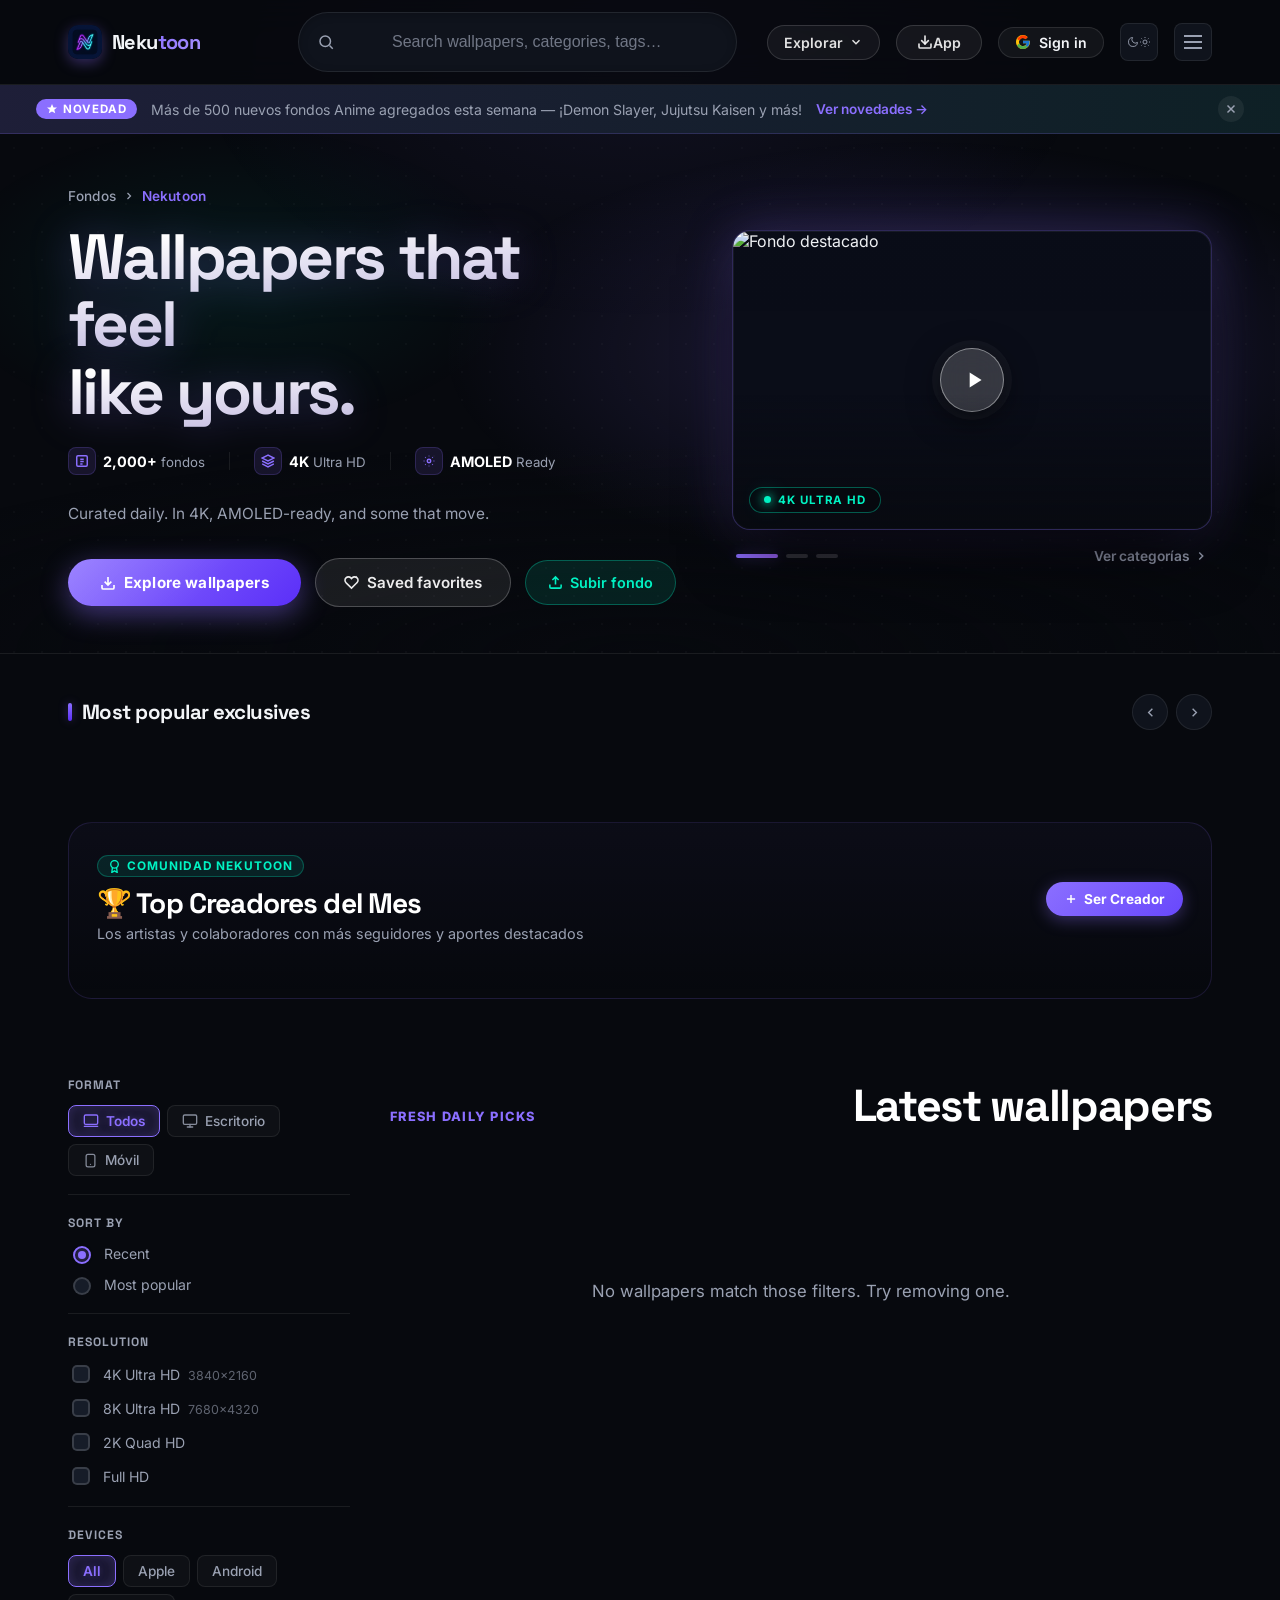
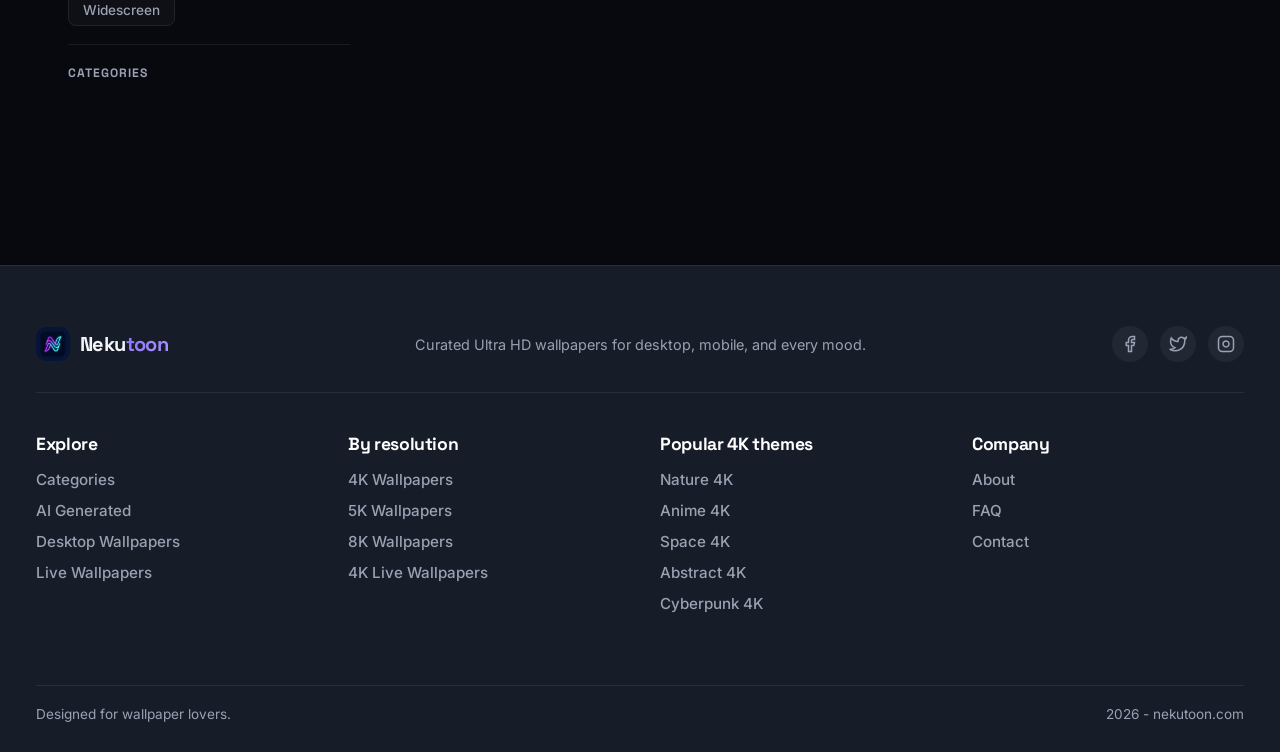
==== index.html @ 5727abb0 "Fix crítico: eliminar Tailwind CDN que bloqueaba la grilla de fondos" ====
<!DOCTYPE html>
<html lang="es">
<head>
<meta charset="UTF-8">
<meta name="viewport" content="width=device-width, initial-scale=1.0">
<title>Nekutoon — Fondos en 4K, AMOLED y Live</title>
<meta name="description" content="Descarga fondos de pantalla en 4K, AMOLED y wallpapers animados en Nekutoon. Anime, Cyberpunk, Naturaleza, Fantasía y más, actualizado a diario.">

<!-- Open Graph -->
<meta property="og:type" content="website">
<meta property="og:site_name" content="Nekutoon">
<meta property="og:title" content="Nekutoon — Fondos en 4K, AMOLED y Live">
<meta property="og:description" content="Catálogo curado de fondos de pantalla en alta resolución, con soporte AMOLED y wallpapers animados.">
<meta property="og:url" content="https://nekutoon.com">
<meta property="og:image" content="https://nekutoon.com/img/thumbs/og-cover.jpg">
<meta name="twitter:card" content="summary_large_image">

<link rel="manifest" href="manifest.json">
<meta name="theme-color" content="#07090e">
<link rel="icon" type="image/png" sizes="32x32" href="favicon-32x32.png">
<link rel="icon" type="image/png" sizes="16x16" href="favicon-16x16.png">
<link rel="shortcut icon" href="favicon.ico">
<link rel="apple-touch-icon" sizes="180x180" href="apple-touch-icon.png">
<link rel="preconnect" href="https://fonts.googleapis.com">
<link rel="preconnect" href="https://fonts.gstatic.com" crossorigin>
<link href="https://fonts.googleapis.com/css2?family=Space+Grotesk:wght@500;600;700&family=Inter:wght@400;500;600&display=swap" rel="stylesheet">

<!-- ============ Google AdSense (Anuncios automáticos) ============ -->
<script async src="https://pagead2.googlesyndication.com/pagead/js/adsbygoogle.js?client=ca-pub-7678513083823861" crossorigin="anonymous"></script>

<link rel="stylesheet" href="style.css?v=2.2">
</head>
<body>

<!-- ============ HEADER ============ -->
<header class="wp-header">
  <div class="wp-header-inner" style="display:grid; grid-template-columns: 200px 1fr auto; align-items:center; gap:30px;">
    <!-- LOGO -->
    <a href="#" class="wp-logo">
      <span class="wp-logo-mark" style="background: transparent; box-shadow: none;">
        <img src="favicon-192.png" alt="Nekutoon Logo" style="width: 100%; height: 100%; border-radius: 10px; object-fit: cover; box-shadow: 0 4px 14px var(--accent-glow);">
      </span>
      <span>Neku<em>toon</em></span>
    </a>

    <!-- CENTER SEARCH -->
    <div class="wp-search" style="max-width: 600px; margin: 0 auto; width: 100%;">
      <svg width="18" height="18" viewBox="0 0 24 24" fill="none" stroke="currentColor" stroke-width="2"><circle cx="11" cy="11" r="7"/><path d="M21 21l-4.3-4.3"/></svg>
      <input id="searchInput" type="text" placeholder="Buscar fondos, anime, cyberpunk…" autocomplete="off" style="font-size: 1rem; padding: 12px 16px 12px 45px;">
    </div>

    <!-- ACTIONS & MEGA MENU -->
    <div class="wp-header-actions" style="gap: 16px;">
      
      <!-- EXPLORE DROPDOWN -->
      <div class="wp-explore-dropdown-container">
        <button class="wp-btn-pill-subtle wp-explore-btn" id="exploreBtn">
          Explorar
          <svg width="14" height="14" viewBox="0 0 24 24" fill="none" stroke="currentColor" stroke-width="2.5"><path d="M6 9l6 6 6-6"/></svg>
        </button>
        <div class="wp-mega-menu hidden" id="megaMenu">
          <div class="wp-mega-column">
            <h4>Categorías</h4>
            <a href="categories.html">Todas las categorías</a>
            <a href="categories.html?cat=Anime">Anime</a>
            <a href="categories.html?cat=Cyberpunk">Cyberpunk</a>
            <a href="categories.html?cat=Autos">Autos</a>
            <a href="categories.html?cat=Minimalista">Minimalista</a>
            <a href="categories.html?cat=Naturaleza">Naturaleza</a>
          </div>
          <div class="wp-mega-column">
            <h4>Descubrir</h4>
            <a href="#">Fondos recientes</a>
            <a href="#">Populares</a>
            <a href="#">Selección Editor</a>
            <a href="#">Live Wallpapers</a>
            <a href="#">AMOLED 4K</a>
          </div>
          <div class="wp-mega-column">
            <h4>Info</h4>
            <a href="#">Sobre Nekutoon</a>
            <a href="#">Preguntas Frecuentes</a>
            <a href="#">Términos y Privacidad</a>
            <a href="#">DMCA / Copyright</a>
            <a href="admin.html">Administración</a>
          </div>
        </div>
      </div>

      <button class="wp-btn-pill-subtle hidden" id="wpInstallBtn" data-i18n="nav_install" aria-label="Instalar App">
        <svg width="16" height="16" viewBox="0 0 24 24" fill="none" stroke="currentColor" stroke-width="2.5" stroke-linecap="round" stroke-linejoin="round">
          <path d="M21 15v4a2 2 0 0 1-2 2H5a2 2 0 0 1-2-2v-4"></path>
          <polyline points="7 10 12 15 17 10"></polyline>
          <line x1="12" y1="15" x2="12" y2="3"></line>
        </svg>
        <span>App</span>
      </button>

      <button id="authBtn" class="wp-auth-btn" aria-label="Iniciar sesión con Google">
        <svg width="16" height="16" viewBox="0 0 48 48"><path fill="#FFC107" d="M43.6 20.5H42V20H24v8h11.3c-1.6 4.7-6.1 8-11.3 8-6.6 0-12-5.4-12-12s5.4-12 12-12c3.1 0 5.8 1.1 8 3l6-6C34.5 5.1 29.5 3 24 3 12.4 3 3 12.4 3 24s9.4 21 21 21 21-9.4 21-21c0-1.2-.1-2.4-.4-3.5z"/><path fill="#FF3D00" d="M6.3 14.7l6.6 4.8C14.6 15.9 18.9 13 24 13c3.1 0 5.8 1.1 8 3l6-6C34.5 6.1 29.5 4 24 4c-7.7 0-14.3 4.3-17.7 10.7z"/><path fill="#4CAF50" d="M24 45c5.4 0 10.3-1.9 14-5.9l-6.4-5.4C29.6 35.8 27 36.8 24 36.8c-5.2 0-9.6-3.5-11.2-8.2l-6.5 5C9.6 40.6 16.2 45 24 45z"/><path fill="#1976D2" d="M43.6 20.5H42V20H24v8h11.3c-.8 2.3-2.2 4.2-4.1 5.7l6.4 5.4C41 35.9 44 30.4 44 24c0-1.2-.1-2.4-.4-3.5z"/></svg>
        <span id="authBtnLabel">Iniciar sesión</span>
      </button>
      
      <button id="themeToggle" class="wp-icon-btn" aria-label="Cambiar tema">
        <svg id="themeIconMoon" width="18" height="18" viewBox="0 0 24 24" fill="none" stroke="currentColor" stroke-width="1.8"><path d="M21 12.8A9 9 0 1111.2 3 7 7 0 0021 12.8z"/></svg>
        <svg id="themeIconSun" width="18" height="18" viewBox="0 0 24 24" fill="none" stroke="currentColor" stroke-width="1.8" class="hidden"><circle cx="12" cy="12" r="4"/><path d="M12 2v2M12 20v2M4.9 4.9l1.4 1.4M17.7 17.7l1.4 1.4M2 12h2M20 12h2M4.9 19.1l1.4-1.4M17.7 6.3l1.4-1.4"/></svg>
      </button>

      <!-- Botón hamburguesa para móvil -->
      <button id="mobileMenuBtn" class="wp-icon-btn lg:hidden">
        <svg width="24" height="24" viewBox="0 0 24 24" fill="none" stroke="currentColor" stroke-width="2"><path d="M3 12h18M3 6h18M3 18h18"/></svg>
      </button>
    </div>
  </div>
</header>



<!-- ============ NOVEDADES BANNER ============ -->
<div class="wp-news-banner" id="newsBanner">
  <div class="wp-news-banner-inner">
    <span class="wp-news-tag">
      <svg width="12" height="12" viewBox="0 0 24 24" fill="currentColor"><path d="M12 2l3 7h7l-5.5 4.5 2 7L12 17l-6.5 3.5 2-7L2 9h7z"/></svg>
      Novedad
    </span>
    <p class="wp-news-text" id="newsBannerText">Más de 500 nuevos fondos Anime agregados esta semana — ¡Demon Slayer, Jujutsu Kaisen y más!</p>
    <a href="news.html" class="wp-news-cta">Ver novedades →</a>
  </div>
  <button class="wp-news-close" id="newsBannerClose" aria-label="Cerrar">
    <svg width="14" height="14" viewBox="0 0 24 24" fill="none" stroke="currentColor" stroke-width="2.5"><path d="M6 6l12 12M18 6L6 18"/></svg>
  </button>
</div>

<!-- ============ HERO SECTION ============ -->
<section class="wp-hero" id="heroSection">
  <div class="wp-hero-ambient" aria-hidden="true"></div>
  <div class="wp-hero-inner">
    <!-- Left Column: Copy & Actions -->
    <div class="wp-hero-content">
      <div class="wp-hero-breadcrumb">
        <span>Fondos</span>
        <svg width="12" height="12" viewBox="0 0 24 24" fill="none" stroke="currentColor" stroke-width="2.5"><path d="M9 18l6-6-6-6"/></svg>
        <span class="wp-breadcrumb-current">Nekutoon</span>
      </div>

      <h1 class="wp-hero-headline">
        <span id="heroTitleL1" data-i18n="hero_title_l1">Fondos que se sienten</span><br>
        <span id="heroTitleL2" data-i18n="hero_title_l2">como tuyos.</span>
      </h1>

      <!-- Stats bar -->
      <div class="wp-hero-stats">
        <div class="wp-hero-stat">
          <div class="wp-hero-stat-icon">
            <svg width="14" height="14" viewBox="0 0 24 24" fill="none" stroke="currentColor" stroke-width="2.5"><rect x="3" y="3" width="18" height="18" rx="2"/><path d="M9 9h6M9 13h6M9 17h4"/></svg>
          </div>
          <span><strong id="heroStatCount">2,000+</strong> fondos</span>
        </div>
        <div class="wp-hero-stat-divider"></div>
        <div class="wp-hero-stat">
          <div class="wp-hero-stat-icon">
            <svg width="14" height="14" viewBox="0 0 24 24" fill="none" stroke="currentColor" stroke-width="2.5"><path d="M12 2L2 7l10 5 10-5-10-5zM2 17l10 5 10-5M2 12l10 5 10-5"/></svg>
          </div>
          <span><strong>4K</strong> Ultra HD</span>
        </div>
        <div class="wp-hero-stat-divider"></div>
        <div class="wp-hero-stat">
          <div class="wp-hero-stat-icon">
            <svg width="14" height="14" viewBox="0 0 24 24" fill="none" stroke="currentColor" stroke-width="2.5"><circle cx="12" cy="12" r="3"/><path d="M3 12h1M20 12h1M12 3v1M12 20v1M5.6 5.6l.7.7M17.7 17.7l.7.7M5.6 18.4l.7-.7M17.7 6.3l.7-.7"/></svg>
          </div>
          <span><strong>AMOLED</strong> Ready</span>
        </div>
      </div>

      <p id="heroSubtitle" class="wp-hero-desc" data-i18n="hero_subtitle">Curados a diario. En 4K, listos para AMOLED, y algunos que se mueven.</p>

      <div class="wp-hero-actions">
        <a href="#grid" class="wp-hero-btn-primary">
          <svg width="16" height="16" viewBox="0 0 24 24" fill="none" stroke="currentColor" stroke-width="2.5"><path d="M21 15v4a2 2 0 01-2 2H5a2 2 0 01-2-2v-4M7 10l5 5 5-5M12 15V3"/></svg>
          <span data-i18n="hero_explore">Explorar fondos</span>
        </a>
        <button id="heroFavsBtn" class="wp-hero-btn-secondary">
          <svg width="15" height="15" viewBox="0 0 24 24" fill="none" stroke="currentColor" stroke-width="2.5"><path d="M20.8 4.6a5.5 5.5 0 00-7.8 0L12 5.7l-1-1.1a5.5 5.5 0 00-7.8 7.8l1 1L12 21l7.8-7.8 1-1a5.5 5.5 0 000-7.8z"/></svg>
          <span data-i18n="hero_saved">Favoritos</span>
        </button>
        <a href="submit.html" class="wp-hero-btn-upload">
          <svg width="15" height="15" viewBox="0 0 24 24" fill="none" stroke="currentColor" stroke-width="2.5"><path d="M21 15v4a2 2 0 01-2 2H5a2 2 0 01-2-2v-4M17 8l-5-5-5 5M12 3v12"/></svg>
          Subir fondo
        </a>
      </div>
    </div>

    <!-- Right Column: Featured Visual Showcase -->
    <div class="wp-hero-showcase">
      <div class="wp-hero-card" id="heroShowcaseCard">
        <div class="wp-hero-media">
          <img id="heroShowcaseImg" src="https://SebastianHerrera.publit.io/file/Anime-OJO-YELLOW-1789551622547-sW.webp" alt="Fondo destacado" loading="eager" />
          <div class="wp-hero-play" id="heroShowcasePlay" title="Ver en alta resolución">
            <svg width="26" height="26" viewBox="0 0 24 24" fill="currentColor"><path d="M8 5v14l11-7z"/></svg>
          </div>
          <div class="wp-hero-media-badge" id="heroShowcaseBadge">
            <span class="wp-pulse-dot"></span>
            <span id="heroShowcaseBadgeText">4K ULTRA HD</span>
          </div>
          <div class="wp-hero-media-grad"></div>
        </div>
      </div>

      <!-- Slider indicator lines & "Ver más" link -->
      <div class="wp-hero-slider-bar">
        <div class="wp-hero-dots" id="heroDots">
          <button class="wp-hero-dot is-active" data-index="0" aria-label="Slide 1"></button>
          <button class="wp-hero-dot" data-index="1" aria-label="Slide 2"></button>
          <button class="wp-hero-dot" data-index="2" aria-label="Slide 3"></button>
        </div>
        <a href="categories.html" class="wp-hero-more-link">
          <span>Ver categorías</span>
          <svg width="14" height="14" viewBox="0 0 24 24" fill="none" stroke="currentColor" stroke-width="2.5"><path d="M9 18l6-6-6-6"/></svg>
        </a>
      </div>
    </div>
  </div>
</section>

<!-- ============ EXCLUSIVOS MÁS POPULARES ============ -->
<section class="wp-featured-section" id="featuredSection">
  <div class="wp-featured-inner">
    <div class="wp-featured-header">
      <h2 data-i18n="featured_title">Exclusivos más populares</h2>
      <div class="wp-featured-nav">
        <button id="featPrevBtn" class="wp-nav-circle-btn" aria-label="Anterior">
          <svg width="15" height="15" viewBox="0 0 24 24" fill="none" stroke="currentColor" stroke-width="2.2"><path d="M15 18l-6-6 6-6"/></svg>
        </button>
        <button id="featNextBtn" class="wp-nav-circle-btn" aria-label="Siguiente">
          <svg width="15" height="15" viewBox="0 0 24 24" fill="none" stroke="currentColor" stroke-width="2.2"><path d="M9 18l6-6-6-6"/></svg>
        </button>
      </div>
    </div>
    <div class="wp-featured-track" id="featuredTrack">
      <!-- Injected by app.js?v=2.1 -->
    </div>
  </div>
</section>

<!-- ============ TOP CREADORES DEL MES ============ -->
<section class="wp-creators-section" id="creatorsSection">
  <div class="wp-creators-inner">
    <div class="wp-creators-header">
      <div class="wp-creators-title-wrap">
        <div class="wp-creators-badge">
          <svg width="13" height="13" viewBox="0 0 24 24" fill="none" stroke="currentColor" stroke-width="2.5"><circle cx="12" cy="8" r="7"/><polyline points="8.21 13.89 7 23 12 20 17 23 15.79 13.88"/></svg>
          Comunidad Nekutoon
        </div>
        <h2>🏆 Top Creadores del Mes</h2>
        <p>Los artistas y colaboradores con más seguidores y aportes destacados</p>
      </div>
      <a href="submit.html" class="wp-creator-join-btn">
        <svg width="14" height="14" viewBox="0 0 24 24" fill="none" stroke="currentColor" stroke-width="2.5"><path d="M12 5v14M5 12h14"/></svg>
        <span>Ser Creador</span>
      </a>
    </div>
    <div class="wp-creators-grid" id="topCreatorsGrid">
      <!-- Injected dynamically by app.js?v=2.1 -->
    </div>
  </div>
</section>

<!-- ============ TAG RAIL ============ -->
<nav class="wp-tagrail" id="tagRail" aria-label="Categorías populares"></nav>

<!-- ============ LAYOUT ============ -->
<div class="wp-layout">

  <aside class="wp-sidebar" id="sidebar">
    <div class="wp-sidebar-scroll">

      <section class="wp-filter-group">
        <h3 data-i18n="format_label">Formato</h3>
        <div class="wp-chip-row" data-filter="format">
          <button class="wp-chip is-active" data-value="all">
            <svg class="wp-chip-svg" width="16" height="16" viewBox="0 0 24 24" fill="none" stroke="currentColor" stroke-width="2" stroke-linecap="round" stroke-linejoin="round"><rect x="2" y="3" width="20" height="14" rx="2"/><line x1="2" y1="20" x2="22" y2="20"/></svg>
            <span>Todos</span>
          </button>
          <button class="wp-chip" data-value="landscape">
            <svg class="wp-chip-svg" width="16" height="16" viewBox="0 0 24 24" fill="none" stroke="currentColor" stroke-width="2" stroke-linecap="round" stroke-linejoin="round"><rect x="2" y="3" width="20" height="14" rx="2"/><line x1="8" y1="21" x2="16" y2="21"/><line x1="12" y1="17" x2="12" y2="21"/></svg>
            <span>Escritorio</span>
          </button>
          <button class="wp-chip" data-value="portrait">
            <svg class="wp-chip-svg" width="15" height="15" viewBox="0 0 24 24" fill="none" stroke="currentColor" stroke-width="2" stroke-linecap="round" stroke-linejoin="round"><rect x="5" y="2" width="14" height="20" rx="3"/><line x1="12" y1="18" x2="12.01" y2="18"/></svg>
            <span>Móvil</span>
          </button>
        </div>
      </section>

      <section class="wp-filter-group">
        <h3 data-i18n="sort_label">Ordenar por</h3>
        <div class="wp-radio-list" data-filter="sort">
          <label class="wp-radio"><input type="radio" name="sort" value="recent" checked><span data-i18n="sort_recent">Recientes</span></label>
          <label class="wp-radio"><input type="radio" name="sort" value="popular"><span data-i18n="sort_popular">Más populares</span></label>
        </div>
      </section>

      <section class="wp-filter-group">
        <h3 data-i18n="resolution_label">Resolución</h3>
        <div class="wp-check-list" data-filter="resolution">
          <label class="wp-check"><input type="checkbox" value="4K Ultra HD"><span>4K Ultra HD <em>3840×2160</em></span></label>
          <label class="wp-check"><input type="checkbox" value="8K Ultra HD"><span>8K Ultra HD <em>7680×4320</em></span></label>
          <label class="wp-check"><input type="checkbox" value="2K Quad HD"><span>2K Quad HD</span></label>
          <label class="wp-check"><input type="checkbox" value="1080p Full HD"><span>Full HD</span></label>
        </div>
      </section>

      <section class="wp-filter-group">
        <h3 data-i18n="devices_label">Dispositivos</h3>
        <div class="wp-chip-row" data-filter="device">
          <button class="wp-chip is-active" data-value="all" data-i18n="device_all">Todos</button>
          <button class="wp-chip" data-value="apple" data-i18n="device_apple">Apple</button>
          <button class="wp-chip" data-value="android" data-i18n="device_android">Android</button>
          <button class="wp-chip" data-value="widescreen" data-i18n="device_widescreen">Widescreen</button>
        </div>
      </section>

      <section class="wp-filter-group">
        <h3 data-i18n="categories_label">Categorías</h3>
        <ul class="wp-cat-list" id="categoryList"></ul>
      </section>

    </div>
  </aside>
  <div class="wp-sidebar-backdrop" id="sidebarBackdrop"></div>

  <main class="wp-main">
    <div class="wp-main-head" style="margin-bottom: 30px;">
      <span style="display:block; font-size:0.8rem; font-weight:800; color:var(--accent); letter-spacing:0.1em; text-transform:uppercase; margin-bottom:8px;">Fresh Daily Picks</span>
      <div style="display:flex; justify-content:space-between; align-items:flex-end;">
        <h2 id="resultsTitle" style="font-family:var(--font-display); font-size:2.8rem; font-weight:800; color:#fff; letter-spacing:-0.03em; margin:0;">Latest wallpapers</h2>
        <span id="resultsCount" class="wp-results-count" style="color:var(--text-dim); font-weight:500;"></span>
      </div>
    </div>
    
    <div class="wp-grid" id="grid"></div>
    
    <!-- Infinite Scroll Loading Indicator -->
    <div id="infiniteScrollLoader" style="display:none; text-align:center; padding: 40px 0;">
      <svg class="wp-spinner" viewBox="0 0 50 50" style="width:40px;height:40px;animation:spin 1s linear infinite;">
        <circle cx="25" cy="25" r="20" fill="none" stroke="var(--accent)" stroke-width="4" stroke-dasharray="90 150"></circle>
      </svg>
    </div>

    <p class="wp-empty hidden" id="emptyState" data-i18n="empty_state">No encontramos fondos con esos filtros. Prueba a quitar alguno.</p>
  </main>
</div>

<!-- ============ MEGA FOOTER ============ -->
<footer class="wp-footer" style="background:var(--bg-elev-2); border-top:1px solid var(--border); padding: 60px var(--gutter) 30px; margin-top:60px;">
  <div style="max-width: var(--container-fluid); margin: 0 auto;">
    
    <div style="display:flex; justify-content:space-between; align-items:center; padding-bottom: 30px; border-bottom:1px solid var(--border); margin-bottom:40px; flex-wrap:wrap; gap:20px;">
      <a href="#" class="wp-logo" style="margin:0;">
        <span class="wp-logo-mark" style="background: transparent; box-shadow: none;">
          <img src="favicon-192.png" alt="Nekutoon Logo" style="width: 100%; height: 100%; border-radius: 10px; object-fit: cover;">
        </span>
        <span>Neku<em>toon</em></span>
      </a>
      <span style="color:var(--text-dim); font-size:0.9rem;">Curated Ultra HD wallpapers for desktop, mobile, and every mood.</span>
      <div style="display:flex; gap:12px;">
        <a href="#" style="width:36px; height:36px; border-radius:50%; background:rgba(255,255,255,0.05); display:flex; align-items:center; justify-content:center; color:var(--text-dim);"><svg width="18" height="18" viewBox="0 0 24 24" fill="none" stroke="currentColor" stroke-width="2"><path d="M18 2h-3a5 5 0 00-5 5v3H7v4h3v8h4v-8h3l1-4h-4V7a1 1 0 011-1h3z"/></svg></a>
        <a href="#" style="width:36px; height:36px; border-radius:50%; background:rgba(255,255,255,0.05); display:flex; align-items:center; justify-content:center; color:var(--text-dim);"><svg width="18" height="18" viewBox="0 0 24 24" fill="none" stroke="currentColor" stroke-width="2"><path d="M23 3a10.9 10.9 0 01-3.14 1.53 4.48 4.48 0 00-7.86 3v1A10.66 10.66 0 013 4s-4 9 5 13a11.64 11.64 0 01-7 2c9 5 20 0 20-11.5a4.5 4.5 0 00-.08-.83A7.72 7.72 0 0023 3z"/></svg></a>
        <a href="#" style="width:36px; height:36px; border-radius:50%; background:rgba(255,255,255,0.05); display:flex; align-items:center; justify-content:center; color:var(--text-dim);"><svg width="18" height="18" viewBox="0 0 24 24" fill="none" stroke="currentColor" stroke-width="2"><rect x="2" y="2" width="20" height="20" rx="5" ry="5"/><path d="M16 11.37A4 4 0 1112.63 8 4 4 0 0116 11.37z"/><line x1="17.5" y1="6.5" x2="17.51" y2="6.5"/></svg></a>
      </div>
    </div>

    <div style="display:grid; grid-template-columns: repeat(auto-fit, minmax(200px, 1fr)); gap:40px; margin-bottom:60px;">
      <div class="wp-mega-column">
        <h4>Explore</h4>
        <a href="#">Categories</a>
        <a href="#">AI Generated</a>
        <a href="#">Desktop Wallpapers</a>
        <a href="#">Live Wallpapers</a>
      </div>
      <div class="wp-mega-column">
        <h4>By resolution</h4>
        <a href="#">4K Wallpapers</a>
        <a href="#">5K Wallpapers</a>
        <a href="#">8K Wallpapers</a>
        <a href="#">4K Live Wallpapers</a>
      </div>
      <div class="wp-mega-column">
        <h4>Popular 4K themes</h4>
        <a href="#">Nature 4K</a>
        <a href="#">Anime 4K</a>
        <a href="#">Space 4K</a>
        <a href="#">Abstract 4K</a>
        <a href="#">Cyberpunk 4K</a>
      </div>
      <div class="wp-mega-column">
        <h4>Company</h4>
        <a href="#">About</a>
        <a href="#">FAQ</a>
        <a href="#">Contact</a>
      </div>
    </div>

    <div style="display:flex; justify-content:space-between; align-items:center; border-top:1px solid var(--border); padding-top:20px; font-size:0.85rem; color:var(--text-dim);">
      <span>Designed for wallpaper lovers.</span>
      <span>2026 - nekutoon.com</span>
    </div>

  </div>
</footer>

<!-- ============ TOASTS ============ -->
<div id="toastHost" class="wp-toast-host" aria-live="polite"></div>

<!-- ============ LIGHTBOX ULTRA-PROFESIONAL ============ -->
<div class="wp-lightbox" id="lightbox" role="dialog" aria-modal="true">
  <div class="wp-lightbox-blur-bg" id="lightboxBlurBg"></div>
  
  <div class="wp-lightbox-scroll-container">
    
    <!-- Top Bar -->
    <div class="wp-lightbox-topbar">
      <div class="wp-lb-breadcrumb" id="lightboxMeta">Inicio / Categorías / Fondo</div>
      <button class="wp-lb-close-btn" id="lightboxClose" aria-label="Cerrar">
        <svg width="24" height="24" viewBox="0 0 24 24" fill="none" stroke="currentColor" stroke-width="2.5"><path d="M6 6l12 12M18 6L6 18"/></svg>
      </button>
    </div>

    <!-- Media Area -->
    <div class="wp-lightbox-hero">
      <div class="wp-lightbox-media" id="lightboxMedia"></div>
      
      <!-- Action Bar under image -->
      <div class="wp-lb-action-bar">
        <button class="wp-lb-action-btn" id="lightboxLike">
          <svg width="20" height="20" viewBox="0 0 24 24" fill="none" stroke="currentColor" stroke-width="2"><path d="M12 20.334l-1.45-1.32C5.4 14.25 2 11.28 2 8.5 2 5.42 4.42 3 7.5 3c1.74 0 3.41.81 4.5 2.09C13.09 3.81 14.76 3 16.5 3 19.58 3 22 5.42 22 8.5c0 2.78-3.4 5.75-8.55 10.51L12 20.334z"/></svg>
          <span class="wp-lb-action-text">Me gusta</span>
        </button>
        <a class="wp-lb-action-btn primary" id="lightboxDownload" href="#" download>
          <svg width="20" height="20" viewBox="0 0 24 24" fill="none" stroke="currentColor" stroke-width="2"><path d="M21 15v4a2 2 0 0 1-2 2H5a2 2 0 0 1-2-2v-4"></path><polyline points="7 10 12 15 17 10"></polyline><line x1="12" y1="15" x2="12" y2="3"></line></svg>
          <span class="wp-lb-action-text">Descargar HD</span>
        </a>
        <button class="wp-lb-action-btn hidden-mobile">
          <svg width="20" height="20" viewBox="0 0 24 24" fill="none" stroke="currentColor" stroke-width="2"><path d="M19 21l-7-5-7 5V5a2 2 0 0 1 2-2h10a2 2 0 0 1 2 2z"></path></svg>
          <span class="wp-lb-action-text">Colecciones</span>
        </button>
        <button class="wp-lb-action-btn hidden-mobile">
          <svg width="20" height="20" viewBox="0 0 24 24" fill="none" stroke="currentColor" stroke-width="2"><path d="M22 19a2 2 0 0 1-2 2H4a2 2 0 0 1-2-2V5a2 2 0 0 1 2-2h5l2 3h9a2 2 0 0 1 2 2z"></path><line x1="12" y1="11" x2="12" y2="17"></line><line x1="9" y1="14" x2="15" y2="14"></line></svg>
          <span class="wp-lb-action-text">Añadir a carpeta</span>
        </button>
      </div>
    </div>

    <div class="wp-lightbox-main-grid">
      <!-- LEFT COLUMN -->
      <div class="wp-lightbox-col-left">
        <!-- Publisher Card -->
        <div class="wp-lb-info-card">
          <div class="wp-lb-creator-inner" style="display:flex; align-items:center; gap:16px;">
            <img class="wp-lb-creator-avatar" id="lightboxCreatorAvatar" src="" alt="Avatar" style="width:48px;height:48px;border-radius:50%;"
                 onerror="this.src='data:image/svg+xml,<svg xmlns=%22http://www.w3.org/2000/svg%22 viewBox=%220 0 24 24%22><circle cx=%2212%22 cy=%228%22 r=%224%22 fill=%22%23666%22/><path d=%22M4 20c0-4 3.6-7 8-7s8 3 8 7%22 fill=%22%23666%22/></svg>'">
            <div class="wp-lb-creator-info" style="flex:1;">
              <div class="wp-lb-creator-name" id="lightboxCreatorName" style="font-weight:700;font-size:1.1rem;color:#fff;">Creador</div>
              <div class="wp-lb-creator-sub" style="color:var(--text-dim);font-size:0.9rem;">
                <span id="lightboxCreatorTag">Publisher</span> • <span id="lightboxCreatorFollowers">0 seguidores</span>
              </div>
            </div>
            <button class="wp-lb-follow-btn" id="lightboxFollowBtn" style="padding:8px 16px; border-radius:20px; background:var(--bg-elev-2); border:1px solid var(--border); color:#fff; font-weight:600;">
              Seguir
            </button>
          </div>
        </div>

        <!-- Tags and Info -->
        <div class="wp-lb-info-card">
          <h3 class="wp-lb-title" id="lightboxTitle" style="font-size:1.5rem;font-weight:800;color:#fff;margin-bottom:15px;margin-top:0;">Título</h3>
          
          <div class="wp-lb-rating-row" style="display:flex;align-items:center;gap:12px;margin-bottom:20px;padding-bottom:20px;border-bottom:1px solid var(--border);">
            <div class="wp-stars" id="lightboxStars" style="display:flex;gap:4px;color:gold;font-size:1.2rem;">
              <button class="wp-star" data-star="1">★</button>
              <button class="wp-star" data-star="2">★</button>
              <button class="wp-star" data-star="3">★</button>
              <button class="wp-star" data-star="4">★</button>
              <button class="wp-star" data-star="5">★</button>
            </div>
            <span class="wp-lb-rating-avg" id="lightboxRatingAvg" style="color:var(--text-dim);font-weight:600;">Sin votos</span>
          </div>

          <div style="font-weight:700;color:#fff;margin-bottom:12px;">Tags</div>
          <div style="display:flex;gap:8px;flex-wrap:wrap;">
            <span style="background:var(--bg-elev-2);padding:6px 14px;border-radius:20px;font-size:0.85rem;color:var(--text-dim);">4K</span>
            <span style="background:var(--bg-elev-2);padding:6px 14px;border-radius:20px;font-size:0.85rem;color:var(--text-dim);">Background</span>
            <span style="background:var(--bg-elev-2);padding:6px 14px;border-radius:20px;font-size:0.85rem;color:var(--text-dim);">HD</span>
          </div>
        </div>

        <!-- Comments -->
        <div class="wp-lb-info-card">
          <div class="wp-lb-section-head" style="font-weight:700;color:#fff;margin-bottom:20px;font-size:1.2rem;display:flex;align-items:center;gap:10px;">
            <svg width="20" height="20" viewBox="0 0 24 24" fill="none" stroke="currentColor" stroke-width="2"><path d="M21 15a2 2 0 01-2 2H7l-4 4V5a2 2 0 012-2h14a2 2 0 012 2z"/></svg>
            Comentarios <span id="commentsCount" style="color:var(--text-dim);font-size:0.9rem;"></span>
          </div>

          <div class="wp-comments-list" id="commentsList" style="margin-bottom:20px;">
            <div class="wp-comments-loading" id="commentsLoading"><div class="wp-spin"></div></div>
          </div>

          <div class="wp-lb-comment-form" id="commentForm">
            <div class="wp-comment-auth-prompt" id="commentAuthPrompt" style="background:var(--bg-elev-2);padding:15px;border-radius:var(--radius-md);text-align:center;">
              Inicia sesión para comentar
            </div>
            <div class="wp-comment-input-row" id="commentInputRow" style="display:none;gap:12px;">
              <img class="wp-comment-avatar" id="commentAvatar" src="" alt="" width="36" height="36" style="border-radius:50%;">
              <div class="wp-comment-input-wrap" style="flex:1;">
                <textarea id="commentText" class="wp-comment-textarea" placeholder="Escribe un comentario…" rows="2" maxlength="500" style="width:100%;background:var(--bg-elev-2);border:1px solid var(--border);border-radius:8px;padding:12px;color:#fff;resize:vertical;"></textarea>
                <div class="wp-comment-input-footer" style="display:flex;justify-content:space-between;align-items:center;margin-top:8px;">
                  <span class="wp-comment-chars" id="commentChars" style="color:var(--text-dim);font-size:0.8rem;">500</span>
                  <button class="wp-comment-submit" id="commentSubmit" style="background:var(--accent);color:#fff;padding:6px 16px;border-radius:20px;font-weight:600;">Publicar</button>
                </div>
              </div>
            </div>
          </div>
        </div>
      </div>

      <!-- RIGHT COLUMN -->
      <div class="wp-lightbox-col-right">
        <h4 style="margin-top:0;font-size:1.2rem;font-weight:700;color:#fff;margin-bottom:20px;">Más de esta categoría</h4>
        <div id="relatedRow" style="display:grid;grid-template-columns:repeat(auto-fill, minmax(140px, 1fr));gap:12px;"></div>
      </div>
    </div>
    
  </div>
</div>


<script src="i18n.js"></script>
<script type="module" src="firebase-init.js"></script>
<script type="module" src="auth-ui.js?v=2.1"></script>
<script type="module" src="community.js?v=2.1"></script>
<script src="app.js?v=2.2"></script>

</body>
</html>
---- style.css ----
/* ==========================================================
   Nekutoon — Modern Ultra UI Theme
   Glassmorphism, Neon Glow & Refined Layout
   ========================================================== */

:root {
  --bg: #07090e;
  --bg-elev: #0f131c;
  --bg-elev-2: #161c28;
  --bg-card: rgba(18, 23, 34, 0.75);
  --border: rgba(255, 255, 255, 0.08);
  --border-focus: rgba(142, 110, 255, 0.5);
  --text: #f3f5f8;
  --text-dim: #9aa1b2;
  
  --accent: #8b6fff;
  --accent-hover: #7b5afc;
  --accent-soft: rgba(139, 111, 255, 0.14);
  --accent-glow: rgba(139, 111, 255, 0.35);
  
  --teal: #00f2c3;
  --teal-soft: rgba(0, 242, 195, 0.15);
  --vip: #f5b942;
  --vip-gradient: linear-gradient(135deg, #ffd066 0%, #f59e0b 100%);
  
  --radius-sm: 8px;
  --radius-md: 14px;
  --radius-lg: 20px;
  --radius-pill: 9999px;

  --font-display: "Space Grotesk", sans-serif;
  --font-body: "Inter", sans-serif;

  --container: min(1760px, 95vw);
  --gutter: clamp(16px, 3vw, 36px);
  --shadow-card: 0 10px 30px -10px rgba(0, 0, 0, 0.5), 0 1px 1px rgba(255, 255, 255, 0.05) inset;
  --shadow-lift: 0 16px 36px -10px rgba(139, 111, 255, 0.3);
  --base-font-size: 16px;
}

html { font-size: var(--base-font-size); }

[data-theme="light"] {
  --bg: #f8f9fc;
  --bg-elev: #ffffff;
  --bg-elev-2: #f1f3f9;
  --bg-card: rgba(255, 255, 255, 0.85);
  --border: rgba(0, 0, 0, 0.09);
  --border-focus: rgba(139, 111, 255, 0.6);
  --text: #0d1117;
  --text-dim: #647087;
  --accent-soft: rgba(139, 111, 255, 0.1);
  --shadow-card: 0 10px 25px -8px rgba(0, 0, 0, 0.07);
}

*, *::before, *::after { box-sizing: border-box; }

html {
  scroll-behavior: smooth;
  scrollbar-width: thin;
  scrollbar-color: var(--border) transparent;
}

html, body {
  overflow-x: hidden;
  max-width: 100%;
}

body {
  font-family: var(--font-body);
  background: var(--bg);
  color: var(--text);
  margin: 0;
  -webkit-font-smoothing: antialiased;
  position: relative;
  min-height: 100vh;
}

/* Background Ambient Glow */
body::before {
  content: "";
  position: fixed;
  top: -15vw;
  left: 50%;
  transform: translateX(-50%);
  width: 70vw;
  height: 40vw;
  background: radial-gradient(50% 50% at 50% 50%, rgba(139, 111, 255, 0.08) 0%, transparent 100%);
  pointer-events: none;
  z-index: 0;
}

::-webkit-scrollbar { width: 6px; height: 6px; }
::-webkit-scrollbar-track { background: transparent; }
::-webkit-scrollbar-thumb { background: var(--border); border-radius: 999px; }
::-webkit-scrollbar-thumb:hover { background: var(--text-dim); }

h1, h2, h3, h4 {
  font-family: var(--font-display);
  margin: 0;
  letter-spacing: -0.02em;
}

a { color: inherit; text-decoration: none; }
button { font-family: inherit; cursor: pointer; border: none; outline: none; background: none; }
::selection { background: var(--accent); color: #fff; }

/* ---------- HEADER ---------- */
.wp-header {
  position: sticky;
  top: 0;
  z-index: 50;
  background: color-mix(in srgb, var(--bg) 75%, transparent);
  backdrop-filter: blur(18px);
  -webkit-backdrop-filter: blur(18px);
  border-bottom: 1px solid var(--border);
  transition: border-color 0.2s ease;
}

.wp-header-inner {
  max-width: var(--container);
  margin: 0 auto;
  display: flex;
  align-items: center;
  gap: 20px;
  padding: 12px var(--gutter);
}

.wp-logo {
  display: flex;
  align-items: center;
  gap: 10px;
  font-family: var(--font-display);
  font-weight: 700;
  font-size: 1.25rem;
  letter-spacing: -0.03em;
  transition: transform 0.2s ease, opacity 0.2s ease;
}

.wp-logo:hover {
  opacity: 0.9;
  transform: translateY(-1px);
}

.wp-logo em {
  font-style: normal;
  background: linear-gradient(135deg, var(--accent) 0%, #a894ff 100%);
  -webkit-background-clip: text;
  -webkit-text-fill-color: transparent;
}

.wp-logo-mark {
  width: 34px;
  height: 34px;
  border-radius: 10px;
  background: linear-gradient(145deg, var(--accent), #5639d6);
  display: flex;
  align-items: center;
  justify-content: center;
  color: #fff;
  flex: none;
  box-shadow: 0 4px 14px var(--accent-glow), 0 0 0 1px rgba(255, 255, 255, 0.2) inset;
}

.wp-search {
  flex: 1;
  max-width: 580px;
  margin: 0 auto;
  display: flex;
  align-items: center;
  gap: 12px;
  background: var(--bg-elev);
  border: 1px solid var(--border);
  border-radius: var(--radius-pill);
  padding: 8px 18px;
  color: var(--text-dim);
  box-shadow: 0 2px 8px rgba(0, 0, 0, 0.2) inset;
  transition: all 0.25s cubic-bezier(0.16, 1, 0.3, 1);
}

.wp-search:focus-within {
  border-color: var(--accent);
  box-shadow: 0 0 0 3px var(--accent-soft), 0 4px 16px rgba(0, 0, 0, 0.3);
  color: var(--accent);
  background: var(--bg-elev-2);
}

.wp-search input {
  flex: 1;
  min-width: 0;
  background: none;
  border: none;
  outline: none;
  color: var(--text);
  font-size: 0.92rem;
}

.wp-search input::placeholder {
  color: var(--text-dim);
  opacity: 0.7;
}

.wp-header-actions {
  display: flex;
  align-items: center;
  gap: 10px;
}

.wp-icon-btn {
  width: 38px;
  height: 38px;
  border-radius: var(--radius-sm);
  display: flex;
  align-items: center;
  justify-content: center;
  background: var(--bg-elev);
  border: 1px solid var(--border);
  color: var(--text-dim);
  transition: all 0.2s ease;
}

.wp-icon-btn:hover {
  background: var(--bg-elev-2);
  border-color: var(--border-focus);
  color: var(--text);
  transform: translateY(-1px);
}

.wp-icon-btn:active {
  transform: translateY(0);
}

.wp-select {
  background: var(--bg-elev);
  border: 1px solid var(--border);
  color: var(--text);
  border-radius: var(--radius-sm);
  padding: 8px 12px;
  font-size: 0.88rem;
  font-weight: 500;
  cursor: pointer;
  outline: none;
  transition: border-color 0.2s ease;
}

.wp-select:focus {
  border-color: var(--accent);
}

.wp-auth-btn {
  display: flex;
  align-items: center;
  gap: 8px;
  background: var(--bg-elev);
  border: 1px solid var(--border);
  color: var(--text);
  border-radius: var(--radius-pill);
  padding: 8px 16px;
  font-size: 0.88rem;
  font-weight: 600;
  transition: all 0.2s ease;
  max-width: 170px;
}

.wp-auth-btn:hover {
  border-color: var(--accent);
  background: var(--bg-elev-2);
  transform: translateY(-1px);
  box-shadow: 0 4px 12px rgba(0, 0, 0, 0.2);
}

.wp-auth-btn.is-signed-in {
  background: var(--accent-soft);
  border-color: var(--accent);
  color: #fff;
}

.wp-auth-avatar {
  width: 22px;
  height: 22px;
  border-radius: 50%;
  flex: none;
}

.wp-nav-links {
  display: flex;
  align-items: center;
  gap: 4px;
  margin: 0 12px;
  flex-shrink: 0;
}

.wp-nav-link {
  font-size: 0.9rem;
  font-weight: 500;
  color: var(--text-dim);
  text-decoration: none;
  position: relative;
  padding: 7px 14px;
  border-radius: var(--radius-pill);
  display: inline-flex;
  align-items: center;
  gap: 5px;
  cursor: pointer;
  transition: all 0.18s ease;
  white-space: nowrap;
}

.wp-nav-link:hover {
  color: #fff;
  background: rgba(255,255,255,0.07);
}

.wp-nav-link.is-active {
  color: #fff;
  font-weight: 600;
  background: rgba(255,255,255,0.06);
}

.wp-nav-link.is-active::after {
  content: "";
  position: absolute;
  bottom: 0px;
  left: 14px;
  right: 14px;
  height: 2px;
  background: var(--accent);
  border-radius: 2px;
  box-shadow: 0 0 10px var(--accent-glow);
}

.wp-nav-dropdown-trigger {
  user-select: none;
}

.wp-btn-pill-subtle {
  display: inline-flex;
  align-items: center;
  justify-content: center;
  padding: 8px 20px;
  border-radius: var(--radius-pill);
  background: rgba(255, 255, 255, 0.06);
  border: 1px solid rgba(255,255,255,0.14);
  color: rgba(255,255,255,0.88);
  font-size: 0.88rem;
  font-weight: 600;
  cursor: pointer;
  transition: all 0.2s cubic-bezier(0.16, 1, 0.3, 1);
  white-space: nowrap;
}

.wp-btn-pill-subtle:hover {
  background: rgba(255, 255, 255, 0.13);
  border-color: rgba(255,255,255,0.26);
  color: #fff;
  transform: translateY(-1px);
}

@media (max-width: 1100px) {
  .wp-nav-links { gap: 0; }
  .wp-nav-link { padding: 7px 10px; font-size: 0.85rem; }
}

@media (max-width: 900px) {
  .wp-nav-links { display: none; }
  .wp-btn-pill-subtle { display: none; }
}

@media (max-width: 680px) {
  .wp-header-inner {
    flex-wrap: wrap;
    gap: 10px;
    padding: 10px var(--gutter);
  }
  .wp-logo { font-size: 1.15rem; }
  .wp-search {
    order: 3;
    flex: 1 1 100%;
    max-width: 100%;
    margin-top: 4px;
  }
  .wp-auth-btn span { display: none; }
  .wp-auth-btn { padding: 8px; max-width: none; }
}

/* ========== HERO: LAYOUT 2 COLUMNAS EXACTO DE LA FOTO ========== */
.wp-hero {
  position: relative;
  overflow: hidden;
  border-bottom: 1px solid var(--border);
  min-height: 520px;
  display: flex;
  align-items: stretch;
}

/* Fondo atmosférico con gradientes neón */
.wp-hero::before {
  content: "";
  position: absolute;
  inset: 0;
  background:
    radial-gradient(ellipse 55% 60% at 72% 42%, rgba(139, 111, 255, 0.2) 0%, transparent 68%),
    radial-gradient(ellipse 38% 50% at 18% 28%, rgba(0, 242, 195, 0.07) 0%, transparent 60%),
    radial-gradient(ellipse 70% 40% at 50% 100%, rgba(7, 9, 14, 0.95) 0%, transparent 100%);
  pointer-events: none;
  z-index: 0;
}

.wp-hero-ambient {
  position: absolute;
  inset: 0;
  pointer-events: none;
  background-image: radial-gradient(rgba(255, 255, 255, 0.035) 1px, transparent 1px);
  background-size: 28px 28px;
  opacity: 0.7;
  z-index: 0;
}

.wp-hero-inner {
  max-width: var(--container);
  width: 100%;
  margin: 0 auto;
  padding: 52px var(--gutter) 44px;
  display: grid;
  grid-template-columns: 1fr 480px;
  gap: 48px;
  align-items: center;
  position: relative;
  z-index: 2;
}

@media (max-width: 1100px) {
  .wp-hero-inner { grid-template-columns: 1fr 380px; gap: 32px; }
}

@media (max-width: 860px) {
  .wp-hero-inner {
    grid-template-columns: 1fr;
    padding: 36px var(--gutter);
    gap: 28px;
  }
  .wp-hero-showcase { max-width: 480px; }
}

/* === HERO COLUMNA IZQUIERDA === */
.wp-hero-content {
  display: flex;
  flex-direction: column;
  align-items: flex-start;
  gap: 0;
}

.wp-hero-breadcrumb {
  display: inline-flex;
  align-items: center;
  gap: 7px;
  font-size: 0.85rem;
  font-weight: 500;
  color: var(--text-dim);
  margin-bottom: 20px;
  letter-spacing: 0.01em;
}

.wp-breadcrumb-current {
  color: var(--accent);
  font-weight: 600;
}

.wp-hero-headline {
  font-family: var(--font-display);
  font-size: clamp(38px, 5vw, 68px);
  line-height: 1.06;
  font-weight: 800;
  letter-spacing: -0.04em;
  margin: 0 0 20px;
  max-width: 520px;
}

.wp-hero-headline span {
  display: inline;
  background: linear-gradient(175deg, #ffffff 20%, rgba(220,210,255,0.85) 100%);
  -webkit-background-clip: text;
  -webkit-text-fill-color: transparent;
  filter: drop-shadow(0 2px 20px rgba(139,111,255,0.3));
}

.wp-hero-desc {
  color: var(--text-dim);
  font-size: clamp(0.92rem, 1.2vw, 1.08rem);
  line-height: 1.65;
  max-width: 490px;
  margin: 0 0 32px;
}

.wp-hero-actions {
  display: flex;
  align-items: center;
  gap: 14px;
  flex-wrap: wrap;
}

.wp-hero-btn-primary {
  display: inline-flex;
  align-items: center;
  justify-content: center;
  gap: 8px;
  padding: 14px 32px;
  border-radius: var(--radius-pill);
  background: linear-gradient(135deg, #8b6fff 0%, #5b2ff8 100%);
  color: #fff;
  font-size: 0.95rem;
  font-weight: 700;
  letter-spacing: 0.01em;
  box-shadow: 0 8px 28px rgba(139,111,255,0.45), 0 2px 8px rgba(0,0,0,0.4);
  transition: all 0.25s cubic-bezier(0.16, 1, 0.3, 1);
  border: none;
  cursor: pointer;
  text-decoration: none;
  position: relative;
  overflow: hidden;
}

.wp-hero-btn-primary::after {
  content: "";
  position: absolute;
  inset: 0;
  background: linear-gradient(135deg, rgba(255,255,255,0.15) 0%, transparent 60%);
  border-radius: inherit;
}

.wp-hero-btn-primary:hover {
  transform: translateY(-3px);
  box-shadow: 0 14px 38px rgba(139,111,255,0.58), 0 4px 12px rgba(0,0,0,0.5);
  filter: brightness(1.1);
}

.wp-hero-btn-primary:active { transform: translateY(-1px); }

.wp-hero-btn-secondary {
  display: inline-flex;
  align-items: center;
  justify-content: center;
  gap: 8px;
  padding: 14px 28px;
  border-radius: var(--radius-pill);
  background: rgba(255, 255, 255, 0.08);
  border: 1px solid rgba(255, 255, 255, 0.22);
  color: rgba(255,255,255,0.92);
  font-size: 0.95rem;
  font-weight: 600;
  backdrop-filter: blur(14px);
  -webkit-backdrop-filter: blur(14px);
  transition: all 0.22s ease;
  cursor: pointer;
}

.wp-hero-btn-secondary:hover {
  background: rgba(255, 255, 255, 0.16);
  border-color: rgba(255, 255, 255, 0.4);
  color: #fff;
  transform: translateY(-2px);
  box-shadow: 0 8px 20px rgba(0,0,0,0.3);
}

.wp-hero-btn-secondary.is-active {
  background: rgba(255, 71, 114, 0.18);
  border-color: rgba(255, 71, 114, 0.5);
  color: #ff4772;
}

/* === HERO COLUMNA DERECHA: SHOWCASE CARD === */
.wp-hero-showcase {
  display: flex;
  flex-direction: column;
  gap: 16px;
  position: relative;
}

.wp-hero-card {
  position: relative;
  border-radius: 18px;
  overflow: hidden;
  border: 1px solid rgba(139,111,255,0.28);
  box-shadow:
    0 0 0 1px rgba(255,255,255,0.06) inset,
    0 30px 65px -15px rgba(0, 0, 0, 0.9),
    0 0 50px rgba(139, 111, 255, 0.25);
  background: #0a0d18;
  aspect-ratio: 16 / 10;
  cursor: pointer;
  transition: transform 0.35s cubic-bezier(0.16, 1, 0.3, 1), box-shadow 0.35s ease, border-color 0.35s ease;
}

.wp-hero-card:hover {
  transform: translateY(-5px) scale(1.015);
  border-color: rgba(139, 111, 255, 0.55);
  box-shadow:
    0 0 0 1px rgba(255,255,255,0.1) inset,
    0 35px 75px -15px rgba(0, 0, 0, 0.95),
    0 0 60px rgba(139, 111, 255, 0.42);
}

.wp-hero-media {
  width: 100%;
  height: 100%;
  position: relative;
}

.wp-hero-media img {
  width: 100%;
  height: 100%;
  object-fit: cover;
  transition: transform 0.6s cubic-bezier(0.16, 1, 0.3, 1), opacity 0.25s ease;
}

.wp-hero-card:hover .wp-hero-media img {
  transform: scale(1.06);
}

.wp-hero-media-grad {
  position: absolute;
  inset: 0;
  background: linear-gradient(
    180deg,
    rgba(7, 9, 14, 0.02) 0%,
    transparent 30%,
    transparent 55%,
    rgba(7, 9, 14, 0.75) 100%
  );
  pointer-events: none;
}

.wp-hero-play {
  position: absolute;
  top: 50%;
  left: 50%;
  transform: translate(-50%, -50%);
  width: 64px;
  height: 64px;
  border-radius: 50%;
  background: rgba(255, 255, 255, 0.18);
  backdrop-filter: blur(16px);
  -webkit-backdrop-filter: blur(16px);
  border: 1.5px solid rgba(255, 255, 255, 0.42);
  color: #fff;
  display: flex;
  align-items: center;
  justify-content: center;
  box-shadow: 0 8px 32px rgba(0, 0, 0, 0.6), 0 0 0 8px rgba(255,255,255,0.04);
  transition: all 0.28s cubic-bezier(0.16, 1, 0.3, 1);
  pointer-events: none;
}

.wp-hero-play svg { margin-left: 4px; }

.wp-hero-card:hover .wp-hero-play {
  transform: translate(-50%, -50%) scale(1.14);
  background: linear-gradient(135deg, var(--accent) 0%, #5b2ff8 100%);
  border-color: transparent;
  box-shadow: 0 12px 35px var(--accent-glow), 0 0 0 8px rgba(139,111,255,0.12);
}

.wp-hero-media-badge {
  position: absolute;
  bottom: 16px;
  left: 16px;
  background: rgba(7, 9, 14, 0.82);
  border: 1px solid rgba(0, 242, 195, 0.35);
  backdrop-filter: blur(12px);
  -webkit-backdrop-filter: blur(12px);
  padding: 5px 14px;
  border-radius: var(--radius-pill);
  font-size: 0.72rem;
  font-weight: 700;
  letter-spacing: 0.08em;
  color: var(--teal);
  display: flex;
  align-items: center;
  gap: 7px;
  z-index: 3;
  text-transform: uppercase;
}

.wp-pulse-dot {
  width: 7px;
  height: 7px;
  border-radius: 50%;
  background: var(--teal);
  box-shadow: 0 0 10px var(--teal), 0 0 20px var(--teal);
  animation: pulseDot 2s infinite ease-in-out;
  flex-shrink: 0;
}

@keyframes pulseDot {
  0%, 100% { opacity: 1; transform: scale(1); }
  50% { opacity: 0.4; transform: scale(0.8); }
}

.wp-hero-slider-bar {
  display: flex;
  align-items: center;
  justify-content: space-between;
  padding: 2px 4px;
}

.wp-hero-dots {
  display: flex;
  align-items: center;
  gap: 8px;
}

.wp-hero-dot {
  height: 4px;
  border-radius: 99px;
  background: rgba(255, 255, 255, 0.18);
  border: none;
  cursor: pointer;
  transition: all 0.35s cubic-bezier(0.16, 1, 0.3, 1);
  padding: 0;
  width: 22px;
}

.wp-hero-dot.is-active {
  width: 42px;
  background: linear-gradient(90deg, var(--accent), #a066ff);
  box-shadow: 0 0 14px var(--accent-glow);
}

.wp-hero-more-link {
  font-size: 0.86rem;
  font-weight: 600;
  color: var(--text-dim);
  display: inline-flex;
  align-items: center;
  gap: 4px;
  text-decoration: none;
  transition: color 0.2s ease, gap 0.2s ease;
}

.wp-hero-more-link:hover {
  color: var(--accent);
  gap: 7px;
}

/* ========== EXCLUSIVOS MÁS POPULARES ========== */
.wp-featured-section {
  max-width: var(--container);
  margin: 40px auto 0;
  padding: 0 var(--gutter) 10px;
}

.wp-featured-header {
  display: flex;
  align-items: center;
  justify-content: space-between;
  margin-bottom: 20px;
}

.wp-featured-header h2 {
  font-size: 1.28rem;
  font-weight: 700;
  letter-spacing: -0.025em;
  color: var(--text);
  display: flex;
  align-items: center;
  gap: 10px;
}

.wp-featured-header h2::before {
  content: "";
  width: 4px;
  height: 18px;
  border-radius: 2px;
  background: linear-gradient(180deg, var(--accent) 0%, #5b2ff8 100%);
  display: inline-block;
  box-shadow: 0 0 10px var(--accent-glow);
}

.wp-featured-nav {
  display: flex;
  gap: 8px;
}

.wp-nav-circle-btn {
  width: 36px;
  height: 36px;
  border-radius: 50%;
  background: var(--bg-elev);
  border: 1px solid var(--border);
  color: var(--text-dim);
  display: flex;
  align-items: center;
  justify-content: center;
  cursor: pointer;
  transition: all 0.2s ease;
}

.wp-nav-circle-btn:hover {
  background: var(--accent);
  border-color: var(--accent);
  color: #fff;
  transform: translateY(-2px);
  box-shadow: 0 4px 14px var(--accent-glow);
}

.wp-featured-track {
  display: flex;
  gap: 16px;
  overflow-x: auto;
  scroll-behavior: smooth;
  padding: 6px 2px 16px;
  scrollbar-width: none;
}

.wp-featured-track::-webkit-scrollbar { display: none; }

.wp-feat-card {
  flex: 0 0 175px;
  height: 230px;
  border-radius: var(--radius-md);
  overflow: hidden;
  position: relative;
  border: 1px solid var(--border);
  background: var(--bg-elev);
  cursor: pointer;
  transition: transform 0.28s cubic-bezier(0.16, 1, 0.3, 1), border-color 0.28s ease, box-shadow 0.28s ease;
}

.wp-feat-card:hover {
  transform: translateY(-7px) scale(1.03);
  border-color: rgba(139, 111, 255, 0.45);
  box-shadow: 0 18px 40px -8px rgba(0, 0, 0, 0.8), 0 0 25px rgba(139, 111, 255, 0.28);
}

.wp-feat-card img {
  width: 100%;
  height: 100%;
  object-fit: cover;
  transition: transform 0.5s ease;
}

.wp-feat-card:hover img { transform: scale(1.08); }

.wp-feat-info {
  position: absolute;
  inset: auto 0 0 0;
  padding: 24px 12px 10px;
  background: linear-gradient(180deg, transparent 0%, rgba(7, 9, 14, 0.96) 100%);
  display: flex;
  flex-direction: column;
  gap: 3px;
}

.wp-feat-title {
  color: #fff;
  font-size: 0.82rem;
  font-weight: 600;
  white-space: nowrap;
  overflow: hidden;
  text-overflow: ellipsis;
  text-shadow: 0 2px 8px rgba(0, 0, 0, 0.9);
}

.wp-feat-cat {
  color: var(--teal);
  font-size: 0.7rem;
  font-weight: 700;
  letter-spacing: 0.04em;
  text-transform: uppercase;
}

/* ========== HERO STATS BAR ========== */
.wp-hero-stats {
  display: flex;
  align-items: center;
  gap: 24px;
  margin-bottom: 26px;
  flex-wrap: wrap;
}

.wp-hero-stat {
  display: flex;
  align-items: center;
  gap: 7px;
  font-size: 0.83rem;
  color: var(--text-dim);
}

.wp-hero-stat-icon {
  display: flex;
  align-items: center;
  justify-content: center;
  width: 28px;
  height: 28px;
  border-radius: 8px;
  background: rgba(139, 111, 255, 0.12);
  border: 1px solid rgba(139, 111, 255, 0.2);
  color: var(--accent);
  flex-shrink: 0;
}

.wp-hero-stat strong {
  color: #fff;
  font-weight: 700;
  font-size: 0.9rem;
}

.wp-hero-stat-divider {
  width: 1px;
  height: 18px;
  background: rgba(255,255,255,0.08);
  flex-shrink: 0;
}

/* ========== HERO FADE-UP ENTRY ANIMATIONS ========== */
@keyframes fadeUp {
  from { opacity: 0; transform: translateY(22px); }
  to { opacity: 1; transform: translateY(0); }
}

@keyframes fadeIn {
  from { opacity: 0; }
  to { opacity: 1; }
}

@keyframes slideInRight {
  from { opacity: 0; transform: translateX(28px); }
  to { opacity: 1; transform: translateX(0); }
}

.wp-hero-breadcrumb { animation: fadeUp 0.5s cubic-bezier(0.16, 1, 0.3, 1) 0.05s both; }
.wp-hero-headline   { animation: fadeUp 0.6s cubic-bezier(0.16, 1, 0.3, 1) 0.12s both; }
.wp-hero-stats      { animation: fadeUp 0.6s cubic-bezier(0.16, 1, 0.3, 1) 0.18s both; }
.wp-hero-desc       { animation: fadeUp 0.6s cubic-bezier(0.16, 1, 0.3, 1) 0.22s both; }
.wp-hero-actions    { animation: fadeUp 0.6s cubic-bezier(0.16, 1, 0.3, 1) 0.28s both; }
.wp-hero-showcase   { animation: slideInRight 0.7s cubic-bezier(0.16, 1, 0.3, 1) 0.15s both; }

/* ---------- TAG RAIL ---------- */
.wp-tagrail {
  display: flex;
  gap: 10px;
  overflow-x: auto;
  padding: 16px var(--gutter);
  max-width: var(--container);
  margin: 0 auto;
  scrollbar-width: none;
}

.wp-tagrail::-webkit-scrollbar { display: none; }

.wp-tagpill {
  flex: none;
  display: flex;
  align-items: center;
  gap: 8px;
  padding: 8px 16px 8px 14px;
  border-radius: var(--radius-pill);
  border: 1px solid var(--border);
  background: var(--bg-elev);
  font-size: 0.86rem;
  font-weight: 500;
  color: var(--text-dim);
  white-space: nowrap;
  transition: all 0.2s cubic-bezier(0.16, 1, 0.3, 1);
}

.wp-tagpill svg { opacity: 0.75; transition: opacity 0.2s ease; margin-right: 2px; }

.wp-tagpill:hover {
  color: var(--text);
  border-color: var(--border-focus);
  background: var(--bg-elev-2);
  transform: translateY(-2px);
}

.wp-tagpill.is-active {
  border-color: var(--accent);
  color: #fff;
  background: var(--accent);
  box-shadow: 0 4px 18px var(--accent-glow);
}

.wp-tagpill.is-active svg { opacity: 1; }

/* ---------- LAYOUT ---------- */
.wp-layout {
  max-width: var(--container);
  margin: 0 auto;
  display: grid;
  grid-template-columns: 290px 1fr;
  gap: 32px;
  padding: 10px var(--gutter) 70px;
  position: relative;
  z-index: 1;
}

@media (max-width: 1023px) {
  .wp-layout { grid-template-columns: 1fr; }
  .wp-sidebar {
    position: fixed;
    inset: 0 auto 0 0;
    z-index: 70;
    width: min(320px, 86vw);
    transform: translateX(-100%);
    transition: transform 0.3s cubic-bezier(0.16, 1, 0.3, 1);
    background: var(--bg-elev-2);
    border-right: 1px solid var(--border);
    box-shadow: 10px 0 30px rgba(0, 0, 0, 0.6);
  }
  .wp-sidebar.is-open { transform: translateX(0); }
  .wp-sidebar-backdrop {
    position: fixed;
    inset: 0;
    z-index: 65;
    background: rgba(0, 0, 0, 0.65);
    backdrop-filter: blur(4px);
    opacity: 0;
    pointer-events: none;
    transition: opacity 0.25s ease;
  }
  .wp-sidebar-backdrop.is-open { opacity: 1; pointer-events: auto; }
}

@media (min-width: 1024px) { .wp-sidebar-backdrop { display: none; } }

.wp-sidebar-scroll {
  padding: 16px 8px 24px 0;
  position: sticky;
  top: 76px;
  max-height: calc(100vh - 96px);
  overflow-y: auto;
}

.wp-filter-group {
  margin-bottom: 20px;
  padding-bottom: 18px;
  border-bottom: 1px solid var(--border);
}

.wp-filter-group:last-child { border-bottom: none; margin-bottom: 0; }

.wp-filter-group h3 {
  font-size: 0.76rem;
  color: var(--text-dim);
  font-weight: 700;
  margin-bottom: 12px;
  letter-spacing: 0.08em;
  text-transform: uppercase;
}

/* UI Controls Polish */
.wp-chip-row { display: flex; flex-wrap: wrap; gap: 7px; }

.wp-chip {
  display: inline-flex;
  align-items: center;
  gap: 7px;
  padding: 7px 14px;
  border-radius: var(--radius-sm);
  background: rgba(255, 255, 255, 0.03);
  border: 1px solid rgba(255, 255, 255, 0.08);
  color: var(--text-dim);
  font-size: 0.85rem;
  font-weight: 500;
  transition: all 0.2s ease;
}

.wp-chip-svg {
  flex-shrink: 0;
  stroke: currentColor;
  opacity: 0.85;
  transition: transform 0.2s ease, opacity 0.2s ease;
}

.wp-chip:hover .wp-chip-svg {
  opacity: 1;
  transform: scale(1.1);
}

.wp-chip:hover {
  color: var(--text);
  border-color: var(--border-focus);
  background: var(--bg-elev-2);
}

.wp-chip.is-active {
  background: var(--accent-soft);
  border-color: var(--accent);
  color: var(--accent);
  font-weight: 600;
  box-shadow: 0 0 12px rgba(139, 111, 255, 0.2) inset;
  text-shadow: 0 0 8px rgba(139, 111, 255, 0.4);
}

.wp-chip.is-active .wp-chip-svg {
  opacity: 1;
  stroke: var(--accent);
  filter: drop-shadow(0 0 4px var(--accent-glow));
}

.wp-radio-list, .wp-check-list {
  display: flex;
  flex-direction: column;
  gap: 10px;
}

.wp-radio, .wp-check {
  display: flex;
  align-items: center;
  gap: 10px;
  font-size: 0.88rem;
  color: var(--text-dim);
  cursor: pointer;
  transition: color 0.15s ease;
}

.wp-radio:hover, .wp-check:hover { color: var(--text); }
.wp-check em { font-style: normal; opacity: 0.6; font-size: 0.78rem; margin-left: 4px; }

.wp-radio input[type="radio"], 
.wp-check input[type="checkbox"] {
  appearance: none;
  -webkit-appearance: none;
  width: 18px;
  height: 18px;
  border: 2px solid rgba(255, 255, 255, 0.15);
  background: var(--bg-elev-2);
  outline: none;
  cursor: pointer;
  position: relative;
  transition: all 0.2s cubic-bezier(0.16, 1, 0.3, 1);
  flex: none;
}

.wp-radio input[type="radio"] { border-radius: 50%; }
.wp-check input[type="checkbox"] { border-radius: 5px; }

.wp-radio input[type="radio"]:hover, 
.wp-check input[type="checkbox"]:hover {
  border-color: var(--border-focus);
}

.wp-radio input[type="radio"]:checked {
  border-color: var(--accent);
  background: var(--accent-soft);
}
.wp-radio input[type="radio"]:checked::after {
  content: "";
  position: absolute;
  top: 50%; left: 50%;
  transform: translate(-50%, -50%);
  width: 8px; height: 8px;
  border-radius: 50%;
  background: var(--accent);
  box-shadow: 0 0 6px var(--accent-glow);
}

.wp-check input[type="checkbox"]:checked {
  background: var(--accent);
  border-color: var(--accent);
  box-shadow: 0 2px 8px var(--accent-glow);
}
.wp-check input[type="checkbox"]:checked::after {
  content: "";
  position: absolute;
  left: 4.5px; top: 1.5px;
  width: 5px; height: 10px;
  border: solid #fff;
  border-width: 0 2px 2px 0;
  transform: rotate(45deg);
}

.wp-cat-list {
  list-style: none;
  margin: 0;
  padding: 0;
  display: flex;
  flex-direction: column;
  gap: 4px;
}

.wp-cat-list li {
  display: flex;
  align-items: center;
  justify-content: space-between;
  padding: 8px 12px;
  border-radius: var(--radius-sm);
  font-size: 0.9rem;
  color: var(--text-dim);
  cursor: pointer;
  transition: all 0.15s ease;
  border-left: 3px solid transparent;
}

.wp-cat-list li:hover {
  color: var(--text);
  background: var(--bg-elev-2);
}

.wp-cat-list li.is-active {
  background: linear-gradient(90deg, var(--accent-soft) 0%, transparent 100%);
  border-left: 3px solid var(--accent);
  border-radius: 0 var(--radius-sm) var(--radius-sm) 0;
  color: #fff;
}

.wp-cat-count {
  font-size: 0.75rem;
  background: rgba(255, 255, 255, 0.05);
  border: 1px solid rgba(255, 255, 255, 0.08);
  font-weight: 600;
  padding: 2px 7px;
  border-radius: var(--radius-pill);
}

.wp-cat-list li.is-active .wp-cat-count {
  background: var(--accent);
  color: #fff;
  border-color: var(--accent);
}

/* ---------- MAIN CONTENT & GRID ---------- */
.wp-main-head {
  display: flex;
  align-items: baseline;
  justify-content: space-between;
  padding: 16px 0 20px;
}

.wp-main-head h2 { font-size: 1.45rem; font-weight: 700; }
.wp-results-count { color: var(--text-dim); font-size: 0.88rem; }

.wp-grid {
  columns: 2 220px;
  column-gap: 18px;
}

@media (min-width: 640px) { .wp-grid { columns: 3 220px; } }
@media (min-width: 1280px) { .wp-grid { columns: 4 230px; } }
@media (min-width: 1680px) { .wp-grid { columns: 5 240px; } }

.wp-card {
  break-inside: avoid;
  margin-bottom: 18px;
  position: relative;
  border-radius: var(--radius-md);
  overflow: hidden;
  border: 1px solid var(--border);
  background: var(--bg-card);
  box-shadow: var(--shadow-card);
  transition: transform 0.28s cubic-bezier(0.16, 1, 0.3, 1), box-shadow 0.28s ease, border-color 0.28s ease;
  cursor: pointer;
}

.wp-card:hover {
  transform: translateY(-5px);
  border-color: rgba(255, 255, 255, 0.2);
  box-shadow: 0 16px 36px -12px rgba(0, 0, 0, 0.7), 0 0 20px rgba(139, 111, 255, 0.15);
}

.wp-card img {
  width: 100%;
  display: block;
  background: var(--bg-elev-2);
  transition: transform 0.4s cubic-bezier(0.16, 1, 0.3, 1);
}

.wp-card:hover img {
  transform: scale(1.04);
}

.wp-card-badges {
  position: absolute;
  top: 10px;
  left: 10px;
  right: 10px;
  display: flex;
  justify-content: space-between;
  gap: 8px;
  z-index: 2;
}

.wp-badge {
  font-size: 0.7rem;
  font-weight: 600;
  padding: 4px 9px;
  border-radius: var(--radius-pill);
  background: rgba(7, 9, 14, 0.7);
  color: #fff;
  backdrop-filter: blur(8px);
  -webkit-backdrop-filter: blur(8px);
  display: flex;
  align-items: center;
  gap: 5px;
  border: 1px solid rgba(255, 255, 255, 0.12);
  letter-spacing: 0.02em;
}

.wp-badge.wp-badge-res {
  color: var(--teal);
  background: rgba(0, 242, 195, 0.1);
  border-color: rgba(0, 242, 195, 0.3);
}

.wp-badge.wp-badge-video {
  color: #ff5c7c;
  background: rgba(255, 92, 124, 0.1);
  border-color: rgba(255, 92, 124, 0.3);
}

.wp-badge-vip {
  background: var(--vip-gradient);
  color: #1a1204;
  border-color: rgba(255, 255, 255, 0.4);
  box-shadow: 0 4px 12px rgba(245, 185, 66, 0.4);
  font-weight: 700;
}

.wp-card:has(.wp-badge-vip) {
  border-color: rgba(245, 185, 66, 0.3);
}

.wp-card-overlay {
  position: absolute;
  inset: 0;
  z-index: 2;
  background: linear-gradient(180deg, rgba(7, 9, 14, 0) 40%, rgba(7, 9, 14, 0.85) 100%);
  opacity: 0;
  transition: opacity 0.25s ease;
  display: flex;
  align-items: flex-end;
  justify-content: space-between;
  padding: 14px;
}

.wp-card:hover .wp-card-overlay { opacity: 1; }

.wp-card-title {
  color: #fff;
  font-size: 0.88rem;
  font-weight: 600;
  max-width: 68%;
  line-height: 1.3;
  text-shadow: 0 2px 4px rgba(0, 0, 0, 0.6);
}

.wp-card-actions {
  display: flex;
  gap: 8px;
}

.wp-mini-btn {
  width: 34px;
  height: 34px;
  border-radius: var(--radius-pill);
  background: rgba(255, 255, 255, 0.15);
  backdrop-filter: blur(10px);
  -webkit-backdrop-filter: blur(10px);
  display: flex;
  align-items: center;
  justify-content: center;
  color: #fff;
  border: 1px solid rgba(255, 255, 255, 0.2);
  transition: all 0.2s cubic-bezier(0.16, 1, 0.3, 1);
}

.wp-mini-btn:hover {
  background: var(--accent);
  border-color: var(--accent);
  transform: translateY(-2px) scale(1.05);
  box-shadow: 0 4px 12px var(--accent-glow);
}

.wp-mini-btn.is-liked {
  background: #ff4772;
  border-color: #ff4772;
  color: #fff;
}

.wp-empty {
  text-align: center;
  color: var(--text-dim);
  padding: 80px 20px;
  font-size: 1.05rem;
}

/* ---------- PAGINACIÓN PROFESIONAL (ANTERIOR / SIGUIENTE / NÚMEROS) ---------- */
.wp-pagination-container {
  display: flex;
  flex-direction: column;
  align-items: center;
  gap: 14px;
  padding: 40px 0 10px;
  grid-column: 1 / -1;
  width: 100%;
}

.wp-pagination-container.hidden {
  display: none;
}

.wp-pagination-info {
  font-size: 0.88rem;
  color: var(--text-dim);
  font-weight: 500;
  letter-spacing: 0.01em;
}

.wp-pagination {
  display: inline-flex;
  align-items: center;
  gap: 8px;
  padding: 6px 10px;
  background: var(--bg-elev);
  border: 1px solid var(--border);
  border-radius: var(--radius-pill);
  box-shadow: 0 10px 30px rgba(0, 0, 0, 0.4);
  flex-wrap: wrap;
  justify-content: center;
}

.wp-auth-btn {
  display: inline-flex;
  align-items: center;
  justify-content: center;
  gap: 8px;
  padding: 6px 16px;
  background: rgba(255, 255, 255, 0.05);
  border: 1px solid rgba(255, 255, 255, 0.1);
  border-radius: var(--radius-pill);
  color: var(--text);
  font-size: 0.88rem;
  font-weight: 600;
  cursor: pointer;
  transition: all 0.25s cubic-bezier(0.16, 1, 0.3, 1);
}

.wp-auth-btn:hover {
  background: rgba(255, 255, 255, 0.1);
  border-color: rgba(255, 255, 255, 0.2);
  transform: translateY(-1px);
}

.wp-auth-avatar {
  width: 24px;
  height: 24px;
  border-radius: 50%;
  object-fit: cover;
  background: #333;
}

.wp-avatar-option:hover {
  transform: scale(1.1);
  border-color: var(--accent) !important;
  box-shadow: 0 4px 15px var(--accent-glow);
}

.wp-page-btn {
  display: inline-flex;
  align-items: center;
  gap: 7px;
  padding: 9px 18px;
  border-radius: var(--radius-pill);
  background: rgba(255, 255, 255, 0.05);
  border: 1px solid rgba(255, 255, 255, 0.1);
  color: var(--text);
  font-size: 0.88rem;
  font-weight: 600;
  cursor: pointer;
  transition: all 0.2s cubic-bezier(0.16, 1, 0.3, 1);
  user-select: none;
}

.wp-page-btn:hover:not(:disabled) {
  background: var(--accent);
  border-color: var(--accent);
  color: #fff;
  transform: translateY(-1px);
  box-shadow: 0 4px 16px var(--accent-glow);
}

.wp-page-btn:disabled {
  opacity: 0.32;
  cursor: not-allowed;
  pointer-events: none;
}

.wp-page-numbers {
  display: inline-flex;
  align-items: center;
  gap: 6px;
}

.wp-page-num {
  min-width: 36px;
  height: 36px;
  padding: 0 8px;
  border-radius: var(--radius-pill);
  display: inline-flex;
  align-items: center;
  justify-content: center;
  font-size: 0.88rem;
  font-weight: 600;
  color: var(--text-dim);
  background: transparent;
  border: 1px solid transparent;
  cursor: pointer;
  transition: all 0.2s ease;
  user-select: none;
}

.wp-page-num:hover {
  color: #fff;
  background: rgba(255, 255, 255, 0.08);
  border-color: rgba(255, 255, 255, 0.14);
}

.wp-page-num.is-active {
  background: linear-gradient(135deg, var(--accent) 0%, #6848fc 100%);
  color: #fff;
  font-weight: 700;
  border-color: transparent;
  box-shadow: 0 4px 14px var(--accent-glow);
}

.wp-page-ellipsis {
  min-width: 24px;
  text-align: center;
  color: var(--text-dim);
  font-size: 0.92rem;
  user-select: none;
}

@media (max-width: 580px) {
  .wp-page-btn span { display: none; }
  .wp-page-btn { padding: 9px 12px; }
}

/* ---------- LIGHTBOX FULL-PAGE IMMERSIVE ---------- */
.wp-lightbox {
  position: fixed;
  inset: 0;
  z-index: 1000;
  display: flex;
  opacity: 0;
  pointer-events: none;
  transition: opacity 0.3s ease;
  overflow: hidden;
}

.wp-lightbox.is-open {
  opacity: 1;
  pointer-events: auto;
}

.wp-lightbox-blur-bg {
  position: absolute;
  inset: -10px;
  background-size: cover;
  background-position: center;
  background-color: var(--bg);
  filter: blur(50px) brightness(0.2);
  z-index: 1;
}

.wp-lightbox-scroll-container {
  position: relative;
  z-index: 2;
  width: 100%;
  height: 100%;
  overflow-y: auto;
  padding: 0 40px 60px;
}

.wp-lightbox-topbar {
  display: flex;
  justify-content: space-between;
  align-items: center;
  height: 80px;
}

.wp-lb-breadcrumb {
  font-size: 0.9rem;
  color: rgba(255,255,255,0.7);
  font-weight: 500;
}

.wp-lb-close-btn {
  background: rgba(255,255,255,0.1);
  border-radius: 50%;
  width: 44px;
  height: 44px;
  display: flex;
  align-items: center;
  justify-content: center;
  backdrop-filter: blur(10px);
  color: #fff;
  transition: background 0.2s;
}

.wp-lb-close-btn:hover {
  background: rgba(255,255,255,0.2);
}

.wp-lightbox-hero {
  max-width: 1600px;
  margin: 0 auto;
  display: flex;
  flex-direction: column;
  align-items: center;
  gap: 20px;
}

.wp-lightbox-media {
  width: 100%;
  max-height: 75vh;
  display: flex;
  justify-content: center;
  align-items: center;
  border-radius: 20px;
  overflow: hidden;
  background: rgba(0,0,0,0.3);
  box-shadow: 0 30px 60px rgba(0,0,0,0.5);
}

.wp-lightbox-media img, .wp-lightbox-media video {
  max-width: 100%;
  max-height: 75vh;
  object-fit: contain;
  border-radius: 20px;
}

.wp-lb-action-bar {
  display: flex;
  gap: 15px;
  background: rgba(255,255,255,0.05);
  padding: 10px;
  border-radius: 100px;
  backdrop-filter: blur(20px);
  border: 1px solid rgba(255,255,255,0.1);
}

.wp-lb-action-btn {
  display: flex;
  align-items: center;
  gap: 8px;
  padding: 12px 24px;
  border-radius: 100px;
  color: #fff;
  font-weight: 600;
  font-size: 0.95rem;
  background: transparent;
  transition: all 0.2s;
  text-decoration: none;
}

.wp-lb-action-btn:hover {
  background: rgba(255,255,255,0.1);
}

.wp-lb-action-btn.primary {
  background: var(--accent);
}

.wp-lb-action-btn.primary:hover {
  background: var(--accent-hover);
}

.wp-lightbox-main-grid {
  max-width: 1600px;
  margin: 40px auto 0;
  display: grid;
  grid-template-columns: 1fr 2fr;
  gap: 40px;
}

.wp-lightbox-col-left {
  display: flex;
  flex-direction: column;
  gap: 20px;
}

.wp-lb-info-card {
  background: rgba(20, 20, 25, 0.8);
  backdrop-filter: blur(20px);
  border: 1px solid rgba(255,255,255,0.05);
  border-radius: var(--radius-lg);
  padding: 24px;
}

@media (max-width: 1024px) {
  .wp-lightbox-scroll-container {
    padding: 0 16px 40px;
  }
  .wp-lightbox-main-grid {
    grid-template-columns: 1fr;
  }
  .hidden-mobile {
    display: none !important;
  }
  .wp-lb-action-btn {
    padding: 12px 16px;
  }
}
/* ---------- TOASTS ---------- */
.wp-toast-host {
  position: fixed;
  left: 50%;
  bottom: 24px;
  transform: translateX(-50%);
  z-index: 200;
  display: flex;
  flex-direction: column;
  gap: 10px;
  align-items: center;
  width: min(440px, calc(100vw - 32px));
}

.wp-toast {
  background: var(--bg-elev);
  border: 1px solid var(--border-focus);
  color: var(--text);
  border-radius: var(--radius-md);
  padding: 14px 18px;
  font-size: 0.9rem;
  line-height: 1.45;
  box-shadow: 0 20px 40px -10px rgba(0, 0, 0, 0.7);
  display: flex;
  gap: 12px;
  align-items: flex-start;
  animation: wpToastIn 0.22s cubic-bezier(0.16, 1, 0.3, 1);
}

@keyframes wpToastIn {
  from { opacity: 0; transform: translateY(12px) scale(0.98); }
  to { opacity: 1; transform: translateY(0) scale(1); }
}

.wp-toast a { color: var(--accent); font-weight: 600; }

/* ---------- FOOTER REDESIGN ---------- */
.wp-footer {
  border-top: 1px solid var(--border);
  margin-top: 60px;
  background: var(--bg-elev);
}

.wp-footer-inner {
  max-width: var(--container);
  margin: 0 auto;
  padding: 52px var(--gutter) 40px;
  display: flex;
  flex-wrap: wrap;
  gap: 40px 60px;
}

.wp-footer-brand {
  display: flex;
  flex-direction: column;
  gap: 12px;
  flex: 0 0 200px;
}

.wp-footer-tagline {
  font-size: 0.85rem;
  color: var(--text-dim);
  line-height: 1.6;
  max-width: 200px;
  margin: 0;
}

.wp-footer-links-grid {
  display: flex;
  gap: 50px;
  flex-wrap: wrap;
  flex: 1;
}

.wp-footer-col {
  display: flex;
  flex-direction: column;
  gap: 10px;
  min-width: 130px;
}

.wp-footer-col h4 {
  font-size: 0.8rem;
  font-weight: 700;
  color: var(--text);
  letter-spacing: 0.08em;
  text-transform: uppercase;
  margin: 0 0 4px;
}

.wp-footer-col a {
  font-size: 0.88rem;
  color: var(--text-dim);
  text-decoration: none;
  transition: color 0.18s ease;
}

.wp-footer-col a:hover { color: var(--accent); }

.wp-footer-bottom {
  max-width: var(--container);
  margin: 0 auto;
  padding: 18px var(--gutter);
  border-top: 1px solid var(--border);
  font-size: 0.82rem;
  color: var(--text-dim);
}

@media (max-width: 600px) {
  .wp-footer-inner { padding: 32px var(--gutter) 24px; gap: 28px; }
  .wp-footer-links-grid { gap: 24px; }
  .wp-footer-brand { flex: 1 1 100%; }
}

/* ---------- NEWS BANNER ---------- */
.wp-modal {
  position: fixed;
  inset: 0;
  z-index: 100;
  display: flex;
  align-items: center;
  justify-content: center;
  background: rgba(0, 0, 0, 0.7);
  backdrop-filter: blur(8px);
  padding: 20px;
}
.wp-modal.hidden {
  display: none !important;
}
.wp-modal-content {
  background: var(--bg-elev-2);
  border: 1px solid var(--border);
  border-radius: var(--radius-lg);
  padding: 30px;
  width: 100%;
  max-width: 500px;
  position: relative;
  box-shadow: 0 20px 50px rgba(0, 0, 0, 0.5), 0 0 0 1px rgba(255, 255, 255, 0.05) inset;
  animation: modalIn 0.3s cubic-bezier(0.16, 1, 0.3, 1);
}
.wp-modal-close {
  position: absolute;
  top: 15px;
  right: 15px;
  background: none;
  border: none;
  color: var(--text-dim);
  cursor: pointer;
  padding: 5px;
  border-radius: 50%;
  transition: all 0.2s;
}
.wp-modal-close:hover {
  background: rgba(255, 255, 255, 0.1);
  color: #fff;
}
@keyframes modalIn {
  from { opacity: 0; transform: translateY(20px) scale(0.95); }
  to { opacity: 1; transform: translateY(0) scale(1); }
}

.wp-news-banner {
  display: flex;
  align-items: center;
  justify-content: space-between;
  gap: 14px;
  padding: 11px var(--gutter);
  background: var(--bg-elev);
  background-image: linear-gradient(90deg, rgba(139,111,255,0.12) 0%, rgba(0,242,195,0.06) 100%);
  backdrop-filter: blur(12px);
  border-bottom: 1px solid rgba(139,111,255,0.2);
  position: relative;
  z-index: 40;
}

.wp-news-banner.is-hidden { display: none; }

.wp-news-banner-inner {
  display: flex;
  align-items: center;
  gap: 14px;
  flex: 1;
  min-width: 0;
}

.wp-news-tag {
  display: inline-flex;
  align-items: center;
  gap: 5px;
  padding: 3px 10px;
  border-radius: var(--radius-pill);
  background: var(--accent);
  color: #fff;
  font-size: 0.72rem;
  font-weight: 700;
  letter-spacing: 0.06em;
  text-transform: uppercase;
  white-space: nowrap;
  flex-shrink: 0;
}

.wp-news-text {
  font-size: 0.88rem;
  color: var(--text-dim);
  white-space: nowrap;
  overflow: hidden;
  text-overflow: ellipsis;
  margin: 0;
}

.wp-news-cta {
  font-size: 0.85rem;
  font-weight: 600;
  color: var(--accent);
  white-space: nowrap;
  text-decoration: none;
  transition: opacity 0.18s ease;
  flex-shrink: 0;
}

.wp-news-cta:hover { opacity: 0.8; }

.wp-news-close {
  display: flex;
  align-items: center;
  justify-content: center;
  width: 26px;
  height: 26px;
  border-radius: 50%;
  background: rgba(255,255,255,0.06);
  color: var(--text-dim);
  border: none;
  cursor: pointer;
  flex-shrink: 0;
  transition: all 0.18s ease;
}

.wp-news-close:hover { background: rgba(255,255,255,0.12); color: #fff; }

@media (max-width: 680px) {
  .wp-news-text { display: none; }
}

/* ---------- HERO UPLOAD BUTTON ---------- */
.wp-hero-btn-upload {
  display: inline-flex;
  align-items: center;
  justify-content: center;
  gap: 7px;
  padding: 13px 22px;
  border-radius: var(--radius-pill);
  background: rgba(0, 242, 195, 0.1);
  border: 1px solid rgba(0, 242, 195, 0.3);
  color: var(--teal);
  font-size: 0.9rem;
  font-weight: 600;
  text-decoration: none;
  transition: all 0.22s ease;
  cursor: pointer;
}

.wp-hero-btn-upload:hover {
  background: rgba(0, 242, 195, 0.18);
  border-color: rgba(0, 242, 195, 0.55);
  transform: translateY(-2px);
  box-shadow: 0 6px 18px rgba(0,242,195,0.2);
}

/* ---------- CATEGORY SHOWCASE (INDEX) ---------- */
.wp-cat-showcase {
  padding: 50px 0;
  border-bottom: 1px solid var(--border);
  background: linear-gradient(180deg, rgba(139,111,255,0.03) 0%, transparent 100%);
}

.wp-cat-showcase-inner {
  max-width: var(--container);
  margin: 0 auto;
  padding: 0 var(--gutter);
}

.wp-cat-showcase-header {
  display: flex;
  align-items: flex-end;
  justify-content: space-between;
  margin-bottom: 28px;
  gap: 16px;
}

.wp-cat-showcase-header h2 {
  font-size: 1.5rem;
  font-weight: 800;
  letter-spacing: -0.03em;
  color: var(--text);
  margin: 0 0 5px;
}

.wp-cat-showcase-header p {
  font-size: 0.9rem;
  color: var(--text-dim);
  margin: 0;
}

.wp-cat-view-all {
  display: inline-flex;
  align-items: center;
  gap: 6px;
  font-size: 0.88rem;
  font-weight: 600;
  color: var(--accent);
  text-decoration: none;
  white-space: nowrap;
  transition: gap 0.2s ease;
}

.wp-cat-view-all:hover { gap: 9px; }

.wp-cat-grid-home {
  display: grid;
  grid-template-columns: repeat(6, 1fr);
  gap: 14px;
}

@media (max-width: 1100px) { .wp-cat-grid-home { grid-template-columns: repeat(3, 1fr); } }
@media (max-width: 680px) { .wp-cat-grid-home { grid-template-columns: repeat(2, 1fr); } }

.wp-cat-tile {
  position: relative;
  border-radius: 14px;
  overflow: hidden;
  aspect-ratio: 3 / 4;
  cursor: pointer;
  border: 1px solid var(--border);
  background: var(--bg-elev);
  text-decoration: none;
  display: block;
  transition: transform 0.28s cubic-bezier(0.16,1,0.3,1), border-color 0.28s ease, box-shadow 0.28s ease;
}

.wp-cat-tile:hover {
  transform: translateY(-5px) scale(1.02);
  border-color: rgba(139,111,255,0.4);
  box-shadow: 0 16px 36px -8px rgba(0,0,0,0.7), 0 0 22px rgba(139,111,255,0.2);
}

.wp-cat-tile-bg {
  position: absolute;
  inset: 0;
  background-size: cover;
  background-position: center;
  transition: transform 0.45s cubic-bezier(0.16,1,0.3,1);
}

.wp-cat-tile:hover .wp-cat-tile-bg { transform: scale(1.07); }

.wp-cat-tile-overlay {
  position: absolute;
  inset: 0;
  background: linear-gradient(180deg, rgba(7,9,14,0.1) 0%, rgba(7,9,14,0.85) 100%);
}

.wp-cat-tile-info {
  position: absolute;
  inset: auto 0 0 0;
  padding: 16px 14px 14px;
  display: flex;
  flex-direction: column;
  gap: 2px;
}

.wp-cat-tile-icon {
  font-size: 1.3rem;
  margin-bottom: 4px;
  line-height: 1;
}

.wp-cat-tile-name {
  font-size: 0.95rem;
  font-weight: 700;
  color: #fff;
  text-shadow: 0 2px 8px rgba(0,0,0,0.9);
  letter-spacing: -0.01em;
}

.wp-cat-tile-count {
  font-size: 0.72rem;
  color: rgba(255,255,255,0.55);
  font-weight: 500;
}

.wp-cat-tile-all {
  border: 1px dashed rgba(139,111,255,0.35);
  background: rgba(139,111,255,0.04);
  color: var(--accent);
  display: flex;
  align-items: center;
  justify-content: center;
}

.wp-cat-tile-all:hover {
  background: rgba(139,111,255,0.1);
  border-color: rgba(139,111,255,0.6);
}

/* ---------- LIGHTBOX RATING STARS ---------- */
.wp-lb-header {
  display: flex;
  align-items: flex-start;
  justify-content: space-between;
  gap: 16px;
  margin-bottom: 4px;
}

.wp-lb-rating {
  display: flex;
  flex-direction: column;
  align-items: flex-end;
  gap: 4px;
  flex-shrink: 0;
}

.wp-stars {
  display: flex;
  gap: 2px;
}

.wp-star {
  font-size: 1.35rem;
  color: rgba(255,255,255,0.2);
  cursor: pointer;
  transition: color 0.15s ease, transform 0.15s ease;
  background: none;
  border: none;
  padding: 0 2px;
  line-height: 1;
}

.wp-star.is-active,
.wp-star.is-hover { color: #f5b942; }

.wp-star:hover { transform: scale(1.2); }

.wp-rating-avg {
  font-size: 0.78rem;
  color: var(--text-dim);
  font-weight: 600;
}

.wp-rating-avg.has-rating { color: #f5b942; }

/* ---------- LIGHTBOX COMMENTS ---------- */
.wp-lb-comments {
  margin-top: 18px;
  padding-top: 18px;
  border-top: 1px solid var(--border);
}

.wp-lb-comments-title {
  display: flex;
  align-items: center;
  gap: 8px;
  font-size: 0.88rem;
  font-weight: 700;
  color: var(--text);
  margin: 0 0 14px;
}

.wp-comments-count {
  background: var(--bg-elev-2);
  border-radius: 99px;
  padding: 1px 8px;
  font-size: 0.72rem;
  color: var(--text-dim);
  font-weight: 600;
}

.wp-comments-list {
  max-height: 200px;
  overflow-y: auto;
  display: flex;
  flex-direction: column;
  gap: 12px;
  margin-bottom: 14px;
  scrollbar-width: thin;
  scrollbar-color: var(--border) transparent;
}

.wp-comments-loading {
  display: flex;
  justify-content: center;
  padding: 20px 0;
}

.wp-spin {
  width: 20px;
  height: 20px;
  border: 2px solid var(--border);
  border-top-color: var(--accent);
  border-radius: 50%;
  animation: spin 0.8s linear infinite;
}

@keyframes spin { to { transform: rotate(360deg); } }

.wp-comment-item {
  display: flex;
  gap: 10px;
  align-items: flex-start;
}

.wp-comment-item-avatar {
  width: 28px;
  height: 28px;
  border-radius: 50%;
  object-fit: cover;
  flex-shrink: 0;
  background: var(--bg-elev-2);
}

.wp-comment-item-body {
  flex: 1;
  min-width: 0;
}

.wp-comment-item-name {
  font-size: 0.78rem;
  font-weight: 600;
  color: var(--text);
  margin-bottom: 2px;
}

.wp-comment-item-text {
  font-size: 0.84rem;
  color: var(--text-dim);
  line-height: 1.5;
  word-break: break-word;
}

.wp-comment-item-date {
  font-size: 0.7rem;
  color: rgba(255,255,255,0.25);
  margin-top: 3px;
}

.wp-comments-empty {
  text-align: center;
  padding: 16px;
  font-size: 0.84rem;
  color: var(--text-dim);
}

/* Comment form */
.wp-comment-form {
  border-top: 1px solid var(--border);
  padding-top: 12px;
}

.wp-comment-auth-prompt {
  display: flex;
  align-items: center;
  gap: 9px;
  padding: 10px 14px;
  border-radius: var(--radius-md);
  background: var(--bg-elev);
  border: 1px solid var(--border);
  font-size: 0.84rem;
  color: var(--text-dim);
  cursor: pointer;
  transition: all 0.2s ease;
}

.wp-comment-auth-prompt:hover {
  border-color: var(--accent);
  color: var(--text);
}

.wp-comment-input-row {
  display: flex;
  gap: 10px;
  align-items: flex-start;
}

.wp-comment-avatar {
  border-radius: 50%;
  object-fit: cover;
  flex-shrink: 0;
  background: var(--bg-elev-2);
}

.wp-comment-input-wrap {
  flex: 1;
  min-width: 0;
}

.wp-comment-textarea {
  width: 100%;
  background: var(--bg-elev);
  border: 1px solid var(--border);
  border-radius: var(--radius-md);
  color: var(--text);
  font-family: var(--font-body);
  font-size: 0.88rem;
  padding: 10px 14px;
  resize: none;
  outline: none;
  transition: border-color 0.2s ease;
  line-height: 1.5;
}

.wp-comment-textarea:focus {
  border-color: var(--accent);
  box-shadow: 0 0 0 3px var(--accent-soft);
}

.wp-comment-input-footer {
  display: flex;
  align-items: center;
  justify-content: space-between;
  margin-top: 6px;
}

.wp-comment-chars {
  font-size: 0.72rem;
  color: var(--text-dim);
}

.wp-comment-submit {
  display: inline-flex;
  align-items: center;
  gap: 6px;
  padding: 7px 16px;
  border-radius: var(--radius-pill);
  background: var(--accent);
  color: #fff;
  font-size: 0.82rem;
  font-weight: 600;
  border: none;
  cursor: pointer;
  transition: all 0.2s ease;
}

.wp-comment-submit:hover {
  filter: brightness(1.12);
  transform: translateY(-1px);
}

.wp-comment-submit:disabled {
  opacity: 0.5;
  cursor: not-allowed;
  transform: none;
}

/* ==========================================================================
   TARJETA DE CREADOR Y BOTÓN DE SEGUIR EN LIGHTBOX
   ========================================================================== */

.wp-creator-card {
  display: flex;
  align-items: center;
  justify-content: space-between;
  gap: 12px;
  padding: 14px 16px;
  background: var(--bg-elev-2);
  border: 1px solid var(--border);
  border-radius: var(--radius-md);
  margin-bottom: 20px;
}

.wp-creator-info {
  display: flex;
  align-items: center;
  gap: 12px;
  min-width: 0;
}

.wp-creator-avatar {
  width: 42px;
  height: 42px;
  border-radius: 50%;
  object-fit: cover;
  flex-shrink: 0;
  border: 2px solid var(--accent);
  background: var(--bg-elev);
}

.wp-creator-meta {
  min-width: 0;
}

.wp-creator-name-row {
  display: flex;
  align-items: center;
  gap: 6px;
}

.wp-creator-name {
  font-weight: 700;
  font-size: 0.92rem;
  color: #fff;
  white-space: nowrap;
  overflow: hidden;
  text-overflow: ellipsis;
}

.wp-creator-badge {
  display: inline-flex;
  align-items: center;
  justify-content: center;
  width: 15px;
  height: 15px;
  border-radius: 50%;
  background: var(--accent);
  color: #fff;
  flex-shrink: 0;
}

.wp-creator-stats {
  font-size: 0.76rem;
  color: var(--text-dim);
  display: flex;
  align-items: center;
  gap: 5px;
  margin-top: 2px;
}

.wp-creator-dot {
  opacity: 0.4;
}

.wp-follow-btn {
  display: inline-flex;
  align-items: center;
  gap: 6px;
  padding: 8px 16px;
  border-radius: var(--radius-pill);
  font-size: 0.82rem;
  font-weight: 700;
  cursor: pointer;
  border: 1px solid var(--accent);
  background: rgba(139, 111, 255, 0.12);
  color: var(--accent);
  transition: all 0.2s cubic-bezier(0.16, 1, 0.3, 1);
  white-space: nowrap;
  flex-shrink: 0;
}

.wp-follow-btn:hover {
  background: var(--accent);
  color: #fff;
  box-shadow: 0 4px 16px var(--accent-glow);
  transform: translateY(-1px);
}

.wp-follow-btn.is-following {
  background: rgba(0, 242, 195, 0.12);
  border-color: var(--teal);
  color: var(--teal);
}

.wp-follow-btn.is-following:hover {
  background: rgba(255, 71, 114, 0.15);
  border-color: #ff4772;
  color: #ff4772;
}

.wp-follow-btn.is-following:hover .wp-follow-text::before {
  content: 'Dejar de ';
}

/* ==========================================================================
   SECCIÓN: TOP CREADORES DEL MES
   ========================================================================== */

.wp-creators-section {
  width: 100%;
  padding: 40px var(--gutter) 20px;
  max-width: var(--container);
  margin: 0 auto;
}

.wp-creators-inner {
  background: linear-gradient(180deg, rgba(139, 111, 255, 0.04) 0%, rgba(7, 9, 14, 0) 100%);
  border: 1px solid rgba(139, 111, 255, 0.15);
  border-radius: 24px;
  padding: 32px 28px;
}

@media (max-width: 640px) {
  .wp-creators-inner {
    padding: 24px 16px;
  }
}

.wp-creators-header {
  display: flex;
  align-items: center;
  justify-content: space-between;
  flex-wrap: wrap;
  gap: 16px;
  margin-bottom: 24px;
}

.wp-creators-badge {
  display: inline-flex;
  align-items: center;
  gap: 6px;
  font-size: 0.74rem;
  font-weight: 700;
  text-transform: uppercase;
  letter-spacing: 0.08em;
  color: var(--teal);
  background: rgba(0, 242, 195, 0.1);
  border: 1px solid rgba(0, 242, 195, 0.25);
  padding: 3px 10px;
  border-radius: var(--radius-pill);
  margin-bottom: 8px;
}

.wp-creators-title-wrap h2 {
  font-family: var(--font-display);
  font-size: clamp(1.4rem, 2.2vw, 1.9rem);
  font-weight: 800;
  letter-spacing: -0.03em;
  margin: 0 0 4px;
  color: #fff;
}

.wp-creators-title-wrap p {
  font-size: 0.9rem;
  color: var(--text-dim);
  margin: 0;
}

.wp-creator-join-btn {
  display: inline-flex;
  align-items: center;
  gap: 6px;
  padding: 9px 18px;
  border-radius: var(--radius-pill);
  background: linear-gradient(135deg, var(--accent) 0%, #6848fc 100%);
  color: #fff;
  font-size: 0.85rem;
  font-weight: 700;
  text-decoration: none;
  box-shadow: 0 4px 16px var(--accent-glow);
  transition: all 0.2s ease;
}

.wp-creator-join-btn:hover {
  filter: brightness(1.1);
  transform: translateY(-2px);
}

.wp-creators-grid {
  display: grid;
  grid-template-columns: repeat(auto-fill, minmax(240px, 1fr));
  gap: 16px;
}

@media (max-width: 500px) {
  .wp-creators-grid {
    grid-template-columns: 1fr;
  }
}

.wp-top-creator-card {
  background: var(--bg-elev);
  border: 1px solid var(--border);
  border-radius: 18px;
  padding: 20px;
  display: flex;
  flex-direction: column;
  align-items: center;
  text-align: center;
  position: relative;
  transition: all 0.25s cubic-bezier(0.16, 1, 0.3, 1);
}

.wp-top-creator-card:hover {
  transform: translateY(-4px);
  border-color: rgba(139, 111, 255, 0.4);
  box-shadow: 0 12px 28px rgba(0, 0, 0, 0.4);
}

.wp-top-creator-rank {
  position: absolute;
  top: 14px;
  left: 14px;
  font-size: 0.82rem;
  font-weight: 800;
  color: var(--text-dim);
}

.wp-top-creator-card:nth-child(1) .wp-top-creator-rank { color: #ffd700; }
.wp-top-creator-card:nth-child(2) .wp-top-creator-rank { color: #c0c0c0; }
.wp-top-creator-card:nth-child(3) .wp-top-creator-rank { color: #cd7f32; }

.wp-top-creator-avatar-wrap {
  position: relative;
  margin-bottom: 12px;
}

.wp-top-creator-avatar {
  width: 64px;
  height: 64px;
  border-radius: 50%;
  object-fit: cover;
  border: 2px solid var(--accent);
  background: var(--bg-elev-2);
}

.wp-top-creator-badge-pill {
  position: absolute;
  bottom: -4px;
  left: 50%;
  transform: translateX(-50%);
  background: var(--accent);
  color: #fff;
  font-size: 0.65rem;
  font-weight: 800;
  padding: 1px 8px;
  border-radius: 99px;
  white-space: nowrap;
  letter-spacing: 0.02em;
}

.wp-top-creator-name {
  font-weight: 800;
  font-size: 1rem;
  color: #fff;
  margin-bottom: 4px;
  white-space: nowrap;
  overflow: hidden;
  text-overflow: ellipsis;
  max-width: 180px;
}

.wp-top-creator-sub {
  font-size: 0.8rem;
  color: var(--text-dim);
  margin-bottom: 14px;
}

.wp-top-creator-sub strong {
  color: var(--teal);
}

.wp-top-creator-follow-btn {
  width: 100%;
  padding: 8px 14px;
  border-radius: var(--radius-pill);
  font-size: 0.82rem;
  font-weight: 700;
  cursor: pointer;
  border: 1px solid var(--border);
  background: var(--bg-elev-2);
  color: #fff;
  transition: all 0.2s ease;
  display: inline-flex;
  align-items: center;
  justify-content: center;
  gap: 6px;
}

.wp-top-creator-follow-btn:hover {
  background: var(--accent);
  border-color: var(--accent);
  color: #fff;
  box-shadow: 0 4px 14px var(--accent-glow);
}


.wp-top-creator-follow-btn.is-following {
  background: rgba(0, 242, 195, 0.12);
  border-color: var(--teal);
  color: var(--teal);
}

/* ==========================================================================
   LIGHTBOX ULTRA-PROFESIONAL — NUEVO DISEÑO DE DOS COLUMNAS
   ========================================================================== */

.wp-lightbox-panel {
  display: grid;
  grid-template-columns: 1fr 380px;
  width: min(1100px, 96vw);
  max-height: 92vh;
  background: var(--bg-elev);
  border-radius: 20px;
  overflow: hidden;
  position: relative;
  box-shadow: 0 40px 80px rgba(0,0,0,0.7), 0 0 0 1px rgba(255,255,255,0.06);
  animation: lbFadeIn 0.28s cubic-bezier(0.16,1,0.3,1);
}

@keyframes lbFadeIn {
  from { opacity: 0; transform: scale(0.96); }
  to   { opacity: 1; transform: scale(1); }
}

.wp-lb-media-col {
  display: flex;
  flex-direction: column;
  background: #040508;
  min-height: 0;
  overflow: hidden;
}

.wp-lightbox-media {
  flex: 1;
  min-height: 0;
  display: flex;
  align-items: center;
  justify-content: center;
  overflow: hidden;
  position: relative;
}

.wp-lightbox-media img,
.wp-lightbox-media video {
  width: 100%;
  height: 100%;
  object-fit: contain;
  display: block;
  max-height: 72vh;
}

.wp-lb-related {
  padding: 12px 16px 14px;
  background: rgba(0,0,0,0.3);
  border-top: 1px solid rgba(255,255,255,0.06);
}

.wp-lb-related-label {
  font-size: 0.72rem;
  font-weight: 700;
  text-transform: uppercase;
  letter-spacing: 0.08em;
  color: var(--text-dim);
  margin-bottom: 10px;
}

.wp-related-row {
  display: flex;
  gap: 8px;
  overflow-x: auto;
  scrollbar-width: none;
  padding-bottom: 2px;
}
.wp-related-row::-webkit-scrollbar { display: none; }

.wp-related-row img {
  width: 72px;
  height: 52px;
  object-fit: cover;
  border-radius: 8px;
  cursor: pointer;
  flex-shrink: 0;
  opacity: 0.75;
  border: 1px solid transparent;
  transition: all 0.18s ease;
}
.wp-related-row img:hover {
  opacity: 1;
  border-color: var(--accent);
  transform: scale(1.05);
}

.wp-lb-info-col {
  display: flex;
  flex-direction: column;
  background: var(--bg-elev);
  border-left: 1px solid var(--border);
  position: relative;
  max-height: 92vh;
  overflow: hidden;
}

.wp-lb-close-btn {
  position: absolute;
  top: 14px;
  right: 14px;
  width: 32px;
  height: 32px;
  border-radius: 50%;
  background: rgba(255,255,255,0.07);
  border: 1px solid rgba(255,255,255,0.1);
  color: var(--text-dim);
  display: flex;
  align-items: center;
  justify-content: center;
  cursor: pointer;
  z-index: 2;
  transition: all 0.18s ease;
}
.wp-lb-close-btn:hover {
  background: rgba(255,255,255,0.14);
  color: #fff;
}

.wp-lb-scroll {
  flex: 1;
  overflow-y: auto;
  overflow-x: hidden;
  padding: 0 0 20px;
  scrollbar-width: thin;
  scrollbar-color: var(--border) transparent;
}
.wp-lb-scroll::-webkit-scrollbar { width: 4px; }
.wp-lb-scroll::-webkit-scrollbar-track { background: transparent; }
.wp-lb-scroll::-webkit-scrollbar-thumb { background: var(--border); border-radius: 2px; }

.wp-lb-section {
  padding: 18px 22px;
  border-bottom: 1px solid var(--border);
}
.wp-lb-section:last-child { border-bottom: none; }

.wp-lb-title-section { padding-top: 52px; }

.wp-lb-meta-pill {
  display: inline-block;
  font-size: 0.71rem;
  font-weight: 700;
  text-transform: uppercase;
  letter-spacing: 0.08em;
  color: var(--accent);
  background: var(--accent-soft);
  border: 1px solid rgba(139,111,255,0.25);
  padding: 2px 10px;
  border-radius: var(--radius-pill);
  margin-bottom: 8px;
}

.wp-lb-title {
  font-family: var(--font-display);
  font-size: clamp(1.05rem, 1.8vw, 1.3rem);
  font-weight: 800;
  letter-spacing: -0.02em;
  color: #fff;
  margin: 0;
  line-height: 1.25;
}

.wp-lb-rating-section { padding-top: 14px; padding-bottom: 14px; }

.wp-lb-rating-row {
  display: flex;
  align-items: center;
  gap: 12px;
}

.wp-stars { display: flex; gap: 3px; }

.wp-star {
  font-size: 1.3rem;
  background: none;
  border: none;
  color: rgba(255,255,255,0.2);
  cursor: pointer;
  padding: 0 1px;
  line-height: 1;
  transition: color 0.15s ease, transform 0.15s ease;
}
.wp-star.is-active, .wp-star.is-hover { color: #f5b942; }
.wp-star:hover { transform: scale(1.2); }

.wp-lb-rating-avg {
  font-size: 0.8rem;
  font-weight: 700;
  color: var(--text-dim);
  white-space: nowrap;
}
.wp-lb-rating-avg.has-rating { color: #f5b942; }

.wp-lb-actions-section {
  display: flex;
  gap: 10px;
  padding-top: 16px;
  padding-bottom: 16px;
}

.wp-lb-download-btn {
  flex: 1;
  display: inline-flex;
  align-items: center;
  justify-content: center;
  gap: 8px;
  padding: 11px 18px;
  border-radius: var(--radius-md);
  background: linear-gradient(135deg, var(--accent) 0%, #6848fc 100%);
  color: #fff;
  font-size: 0.88rem;
  font-weight: 700;
  text-decoration: none;
  transition: all 0.22s cubic-bezier(0.16,1,0.3,1);
  box-shadow: 0 4px 16px var(--accent-glow);
  border: none;
  cursor: pointer;
}
.wp-lb-download-btn:hover {
  filter: brightness(1.12);
  transform: translateY(-2px);
  box-shadow: 0 8px 24px var(--accent-glow);
}

.wp-lb-save-btn {
  display: inline-flex;
  align-items: center;
  justify-content: center;
  gap: 6px;
  padding: 11px 16px;
  border-radius: var(--radius-md);
  border: 1px solid var(--border);
  background: var(--bg-elev-2);
  color: var(--text-dim);
  font-size: 0.85rem;
  font-weight: 600;
  cursor: pointer;
  transition: all 0.2s ease;
  white-space: nowrap;
}
.wp-lb-save-btn:hover, .wp-lb-save-btn.is-liked {
  border-color: #ff4772;
  background: rgba(255,71,114,0.1);
  color: #ff4772;
}

.wp-lb-creator-section {
  background: rgba(139,111,255,0.04);
}

.wp-lb-creator-inner {
  display: flex;
  align-items: center;
  gap: 12px;
}

.wp-lb-creator-avatar {
  width: 44px;
  height: 44px;
  border-radius: 50%;
  object-fit: cover;
  border: 2px solid var(--accent);
  background: var(--bg-elev-2);
  flex-shrink: 0;
}

.wp-lb-creator-info { flex: 1; min-width: 0; }

.wp-lb-creator-name-row {
  display: flex;
  align-items: center;
  gap: 5px;
  margin-bottom: 2px;
}

.wp-lb-creator-name {
  font-size: 0.9rem;
  font-weight: 700;
  color: #fff;
  white-space: nowrap;
  overflow: hidden;
  text-overflow: ellipsis;
}

.wp-lb-creator-verified {
  display: inline-flex;
  align-items: center;
  justify-content: center;
  width: 14px;
  height: 14px;
  border-radius: 50%;
  background: var(--accent);
  color: #fff;
  flex-shrink: 0;
}

.wp-lb-creator-sub {
  font-size: 0.74rem;
  color: var(--text-dim);
  display: flex;
  align-items: center;
  gap: 5px;
}
.wp-lb-dot { opacity: 0.4; }

.wp-lb-follow-btn {
  display: inline-flex;
  align-items: center;
  gap: 5px;
  padding: 7px 14px;
  border-radius: var(--radius-pill);
  font-size: 0.8rem;
  font-weight: 700;
  cursor: pointer;
  border: 1px solid var(--accent);
  background: rgba(139,111,255,0.12);
  color: var(--accent);
  transition: all 0.2s cubic-bezier(0.16,1,0.3,1);
  white-space: nowrap;
  flex-shrink: 0;
}
.wp-lb-follow-btn:hover {
  background: var(--accent);
  color: #fff;
  box-shadow: 0 4px 14px var(--accent-glow);
  transform: translateY(-1px);
}
.wp-lb-follow-btn.is-following {
  background: rgba(0,242,195,0.1);
  border-color: var(--teal);
  color: var(--teal);
}
.wp-lb-follow-btn.is-following:hover {
  background: rgba(255,71,114,0.12);
  border-color: #ff4772;
  color: #ff4772;
}

.wp-lb-comments-section { background: transparent; }

.wp-lb-section-head {
  display: flex;
  align-items: center;
  gap: 7px;
  font-size: 0.82rem;
  font-weight: 700;
  color: var(--text-dim);
  text-transform: uppercase;
  letter-spacing: 0.06em;
  margin-bottom: 14px;
}

.wp-lb-count-badge {
  display: inline-flex;
  align-items: center;
  justify-content: center;
  min-width: 18px;
  height: 18px;
  padding: 0 5px;
  border-radius: 99px;
  background: var(--accent-soft);
  color: var(--accent);
  font-size: 0.7rem;
  font-weight: 800;
}

.wp-lb-comment-form { margin-top: 14px; }

@media (max-width: 768px) {
  .wp-lightbox-panel {
    grid-template-columns: 1fr;
    grid-template-rows: 55vw auto;
    width: 100vw;
    max-height: 100dvh;
    border-radius: 0;
  }
  .wp-lb-media-col { max-height: 55vw; }
  .wp-lightbox-media img,
  .wp-lightbox-media video { max-height: 55vw; }
  .wp-lb-info-col {
    border-left: none;
    border-top: 1px solid var(--border);
    max-height: 45dvh;
  }
  .wp-lb-related { display: none; }
}

.wp-main-head {
  display: flex;
  align-items: baseline;
  justify-content: space-between;
  flex-wrap: wrap;
  gap: 16px;
  margin-bottom: 24px;
}

/* ==========================================================================
   PULIDO ULTRA-PROFESIONAL MÓVIL (VISTA IGUAL DE CUIDADA QUE EN PC)
   ========================================================================== */

@media (max-width: 640px) {
  /* Header móvil */
  .wp-header-inner {
    padding: 8px var(--gutter);
    gap: 8px;
  }
  .wp-logo {
    font-size: 1.15rem;
  }
  .wp-logo-mark {
    width: 30px;
    height: 30px;
  }

  /* Hero en móvil: misma jerarquía visual que en PC */
  .wp-hero {
    min-height: auto;
    padding: 20px 0 28px;
  }
  .wp-hero-inner {
    padding: 16px var(--gutter) 24px;
    gap: 20px;
  }
  .wp-hero-headline {
    font-size: clamp(1.75rem, 7.5vw, 2.3rem);
    line-height: 1.12;
    margin-bottom: 14px;
  }
  .wp-hero-stats {
    gap: 10px;
    padding: 8px 12px;
    border-radius: var(--radius-pill);
    margin-bottom: 16px;
    overflow-x: auto;
    scrollbar-width: none;
  }
  .wp-hero-stats::-webkit-scrollbar { display: none; }
  .wp-hero-stat {
    font-size: 0.78rem;
    white-space: nowrap;
  }
  .wp-hero-desc {
    font-size: 0.88rem;
    margin-bottom: 20px;
    line-height: 1.45;
  }
  .wp-hero-actions {
    display: flex;
    flex-wrap: wrap;
    gap: 8px;
    width: 100%;
  }
  .wp-hero-btn-primary,
  .wp-hero-btn-secondary,
  .wp-hero-btn-upload {
    flex: 1 1 calc(50% - 6px);
    justify-content: center;
    padding: 10px 14px;
    font-size: 0.82rem;
    white-space: nowrap;
  }
  .wp-hero-btn-upload {
    flex: 1 1 100%;
  }

  /* Showcase Card en móvil */
  .wp-hero-card {
    border-radius: 16px;
    max-height: 220px;
  }
  .wp-hero-media img {
    height: 220px;
    object-fit: cover;
  }

  /* Categorías en la Home en móvil */
  .wp-cat-grid-home {
    grid-template-columns: repeat(2, 1fr);
    gap: 10px;
  }
  .wp-cat-tile {
    height: 110px;
    border-radius: 14px;
  }
  .wp-cat-tile-name {
    font-size: 0.95rem;
  }

  /* Cuadrícula de Fondos en móvil: 2 columnas perfectas */
  .wp-grid {
    columns: 2 150px;
    column-gap: 10px;
  }
  .wp-card {
    margin-bottom: 10px;
    border-radius: 12px;
  }
  .wp-card-title {
    font-size: 0.82rem;
    padding: 6px 8px;
  }
  .wp-badge {
    font-size: 0.65rem;
    padding: 2px 6px;
  }
  .wp-mini-btn {
    width: 32px;
    height: 32px;
  }

  /* Lightbox en móvil: fluidez táctil total */
  .wp-lightbox-panel {
    max-height: 100dvh;
    height: 100dvh;
    grid-template-rows: 48vw 1fr;
  }
  .wp-lb-media-col {
    max-height: 48vw;
  }
  .wp-lightbox-media img,
  .wp-lightbox-media video {
    max-height: 48vw;
  }
  .wp-lb-info-col {
    max-height: calc(100dvh - 48vw);
  }
  .wp-lb-section {
    padding: 14px 16px;
  }
  .wp-lb-title-section {
    padding-top: 44px;
  }
  .wp-lb-title {
    font-size: 1.05rem;
  }
  .wp-lb-actions-section {
    padding: 12px 16px;
  }
}



/* ---------- MEGA MENU ---------- */
.wp-explore-dropdown-container { position: relative; }
.wp-mega-menu { position: absolute; top: calc(100% + 15px); right: -50px; width: 600px; background: var(--bg-elev-2); border: 1px solid var(--border); border-radius: var(--radius-lg); padding: 30px; display: grid; grid-template-columns: repeat(3, 1fr); gap: 30px; box-shadow: 0 20px 50px rgba(0,0,0,0.5); z-index: 100; opacity: 0; transform: translateY(10px); pointer-events: none; transition: all 0.2s cubic-bezier(0.16, 1, 0.3, 1); }
.wp-explore-dropdown-container:hover .wp-mega-menu, .wp-mega-menu.is-open { opacity: 1; transform: translateY(0); pointer-events: auto; }
.wp-mega-column h4 { font-family: var(--font-display); font-size: 1.1rem; font-weight: 700; color: #fff; margin-bottom: 15px; }
.wp-mega-column a { display: block; color: var(--text-dim); text-decoration: none; margin-bottom: 12px; font-size: 0.95rem; font-weight: 500; transition: color 0.2s; }
.wp-mega-column a:hover { color: var(--accent); }
.wp-explore-btn { display: inline-flex; align-items: center; gap: 6px; padding: 8px 16px; background: rgba(255,255,255,0.05); border-radius: var(--radius-pill); font-weight: 600; }
@media (max-width: 1024px) {
  .wp-header-inner { display: flex !important; justify-content: space-between; }
  .wp-search { display: none !important; }
  .wp-mega-menu { position: fixed; top: var(--header-height); left: 0; right: 0; width: 100%; border-radius: 0; display: none; grid-template-columns: 1fr; height: calc(100vh - var(--header-height)); overflow-y: auto; }
  .wp-explore-dropdown-container:hover .wp-mega-menu { display: none; }
  .wp-mega-menu.is-open { display: flex !important; flex-direction: column; }
}
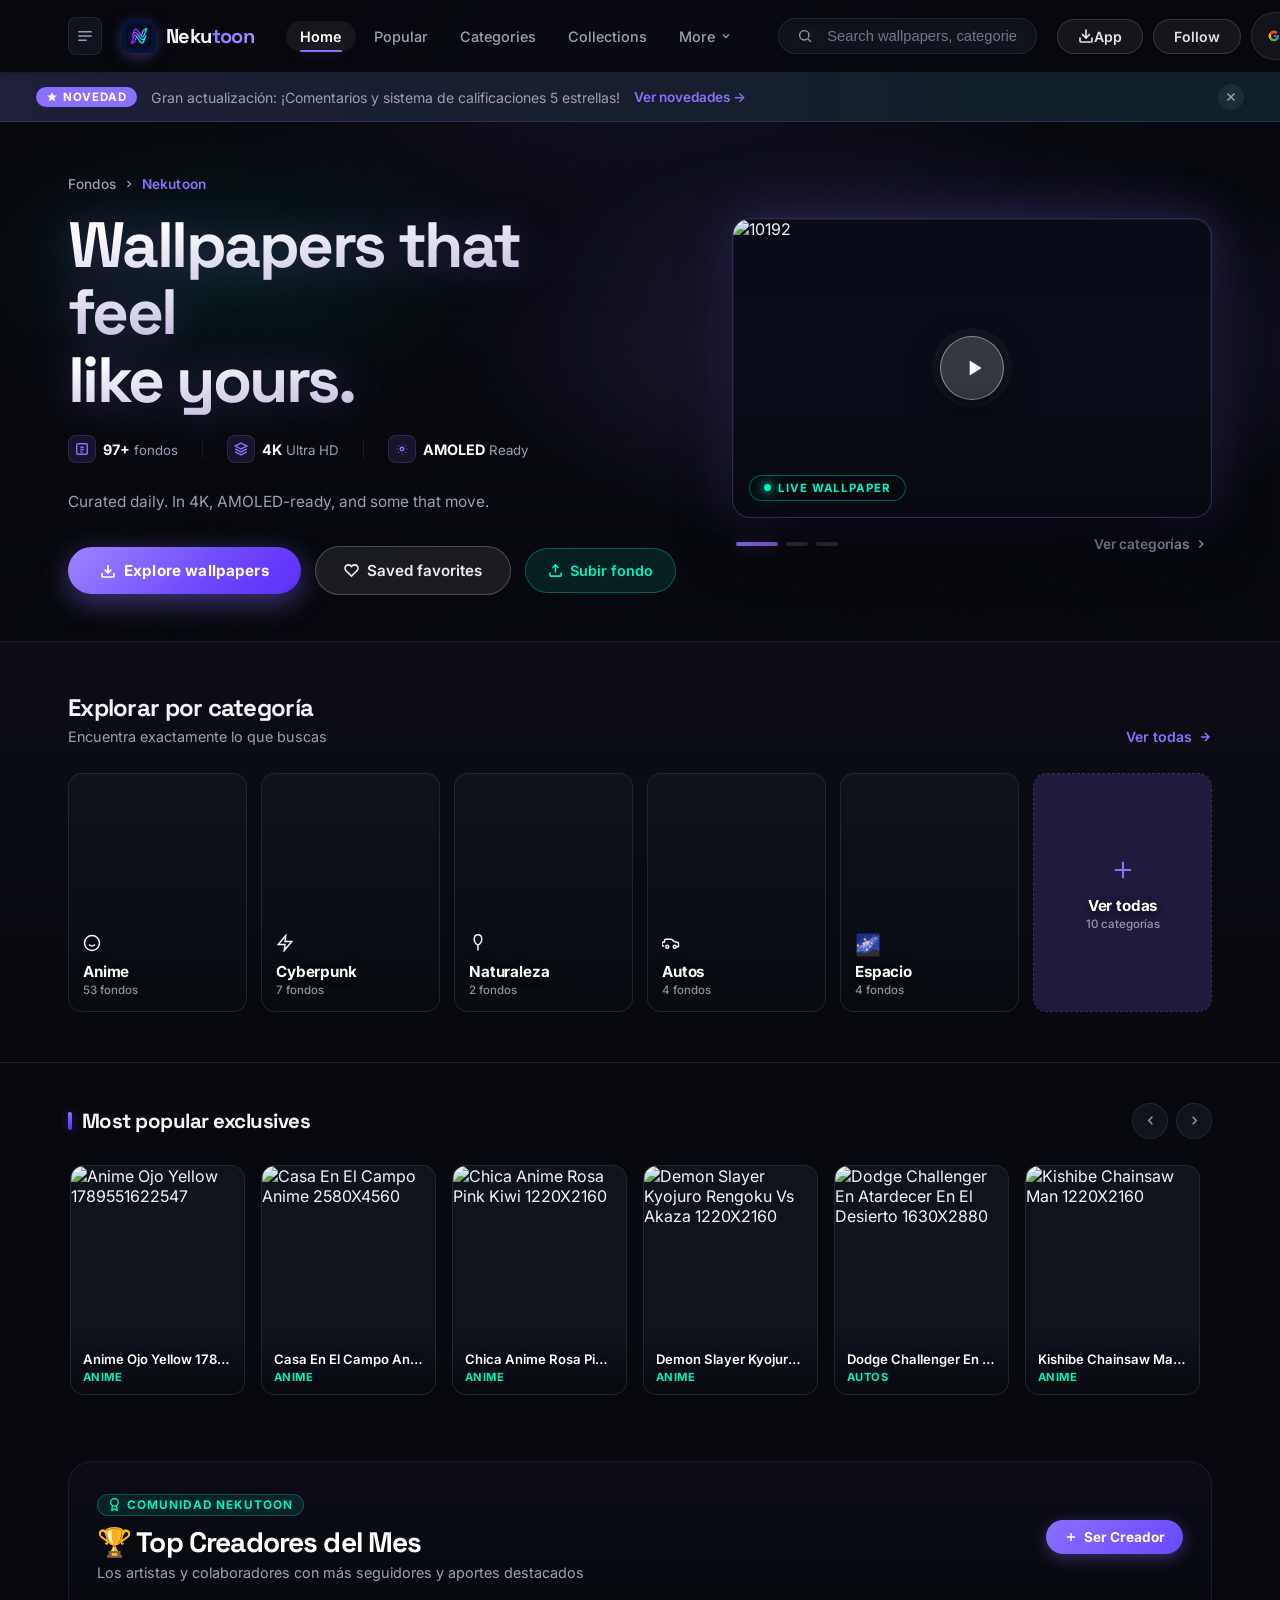
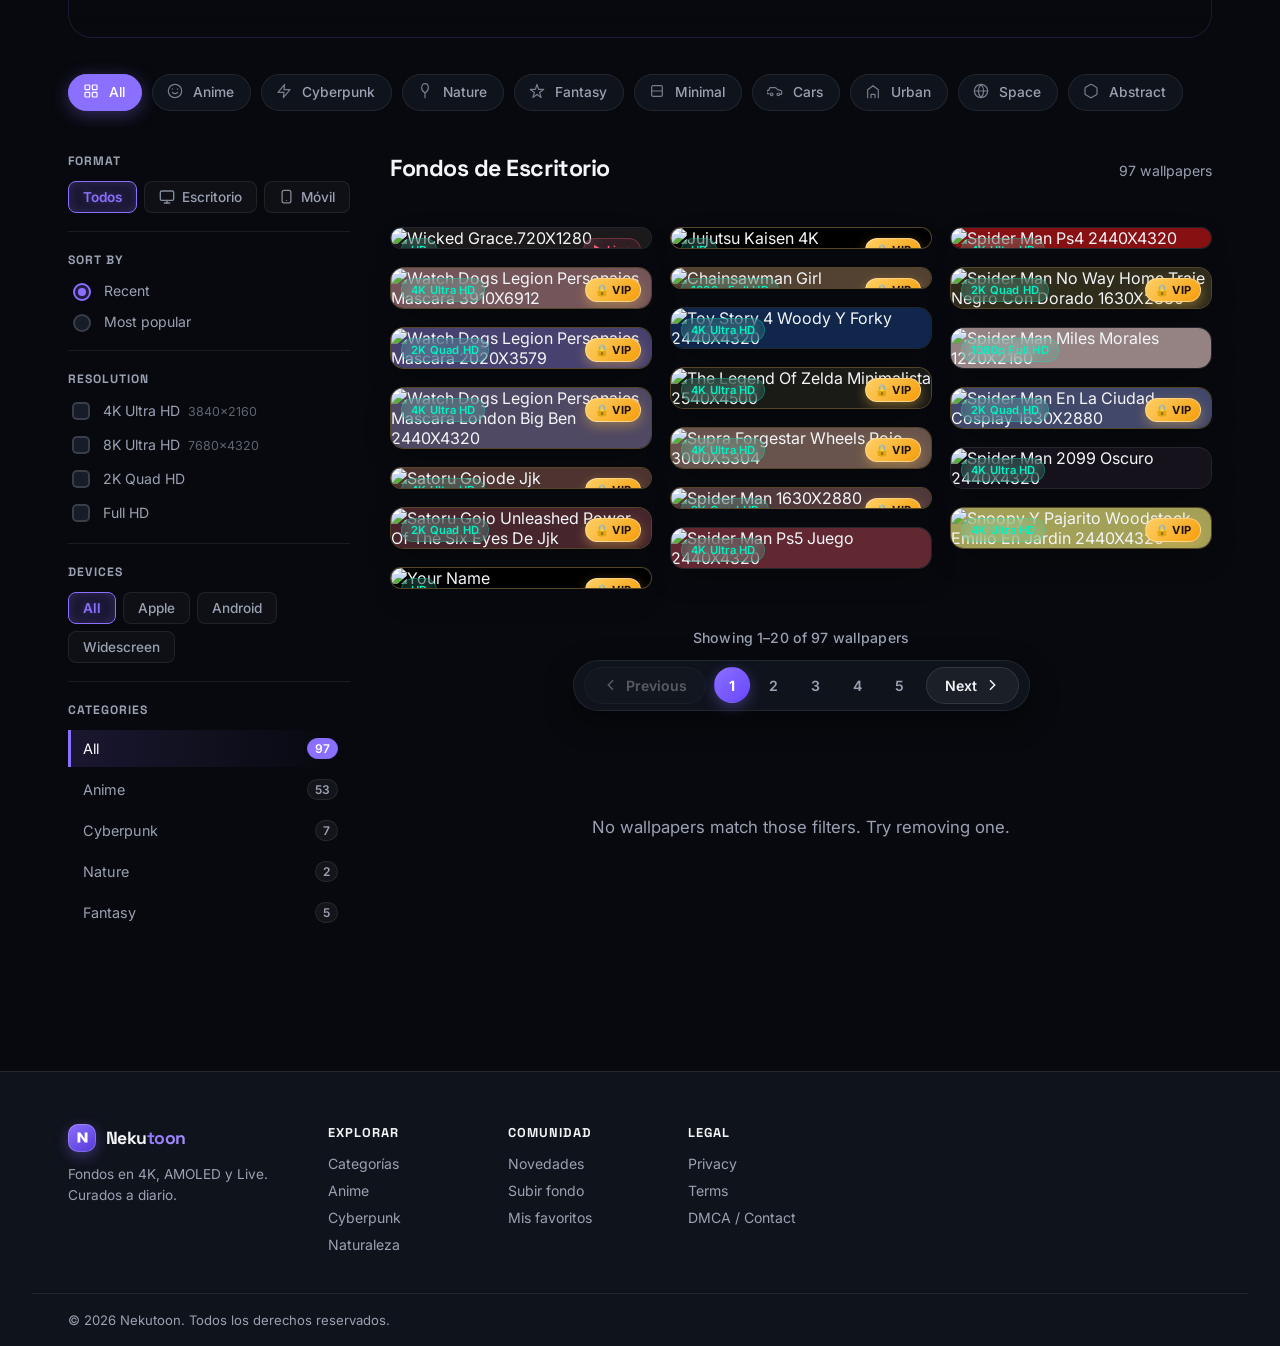
==== commit f1b98a5d: "Restaurar diseño original + fix fondos vacíos (sin Tailwind, formato all por defecto)" ====
--- a/index.html
+++ b/index.html
@@ -28,14 +28,18 @@
 <!-- ============ Google AdSense (Anuncios automáticos) ============ -->
 <script async src="https://pagead2.googlesyndication.com/pagead/js/adsbygoogle.js?client=ca-pub-7678513083823861" crossorigin="anonymous"></script>
 
-<link rel="stylesheet" href="style.css?v=2.2">
+
+<link rel="stylesheet" href="style.css?v=3.0">
 </head>
-<body>
+<body >
 
 <!-- ============ HEADER ============ -->
 <header class="wp-header">
-  <div class="wp-header-inner" style="display:grid; grid-template-columns: 200px 1fr auto; align-items:center; gap:30px;">
-    <!-- LOGO -->
+  <div class="wp-header-inner">
+    <button id="sidebarToggle" class="wp-icon-btn lg:hidden" data-i18n-attr="aria-label:sidebar_toggle_aria" aria-label="Abrir filtros">
+      <svg width="20" height="20" viewBox="0 0 24 24" fill="none" stroke="currentColor" stroke-width="1.8"><path d="M4 7h16M4 12h16M4 17h10"/></svg>
+    </button>
+
     <a href="#" class="wp-logo">
       <span class="wp-logo-mark" style="background: transparent; box-shadow: none;">
         <img src="favicon-192.png" alt="Nekutoon Logo" style="width: 100%; height: 100%; border-radius: 10px; object-fit: cover; box-shadow: 0 4px 14px var(--accent-glow);">
@@ -43,50 +47,24 @@
       <span>Neku<em>toon</em></span>
     </a>
 
-    <!-- CENTER SEARCH -->
-    <div class="wp-search" style="max-width: 600px; margin: 0 auto; width: 100%;">
-      <svg width="18" height="18" viewBox="0 0 24 24" fill="none" stroke="currentColor" stroke-width="2"><circle cx="11" cy="11" r="7"/><path d="M21 21l-4.3-4.3"/></svg>
-      <input id="searchInput" type="text" placeholder="Buscar fondos, anime, cyberpunk…" autocomplete="off" style="font-size: 1rem; padding: 12px 16px 12px 45px;">
-    </div>
-
-    <!-- ACTIONS & MEGA MENU -->
-    <div class="wp-header-actions" style="gap: 16px;">
-      
-      <!-- EXPLORE DROPDOWN -->
-      <div class="wp-explore-dropdown-container">
-        <button class="wp-btn-pill-subtle wp-explore-btn" id="exploreBtn">
-          Explorar
-          <svg width="14" height="14" viewBox="0 0 24 24" fill="none" stroke="currentColor" stroke-width="2.5"><path d="M6 9l6 6 6-6"/></svg>
-        </button>
-        <div class="wp-mega-menu hidden" id="megaMenu">
-          <div class="wp-mega-column">
-            <h4>Categorías</h4>
-            <a href="categories.html">Todas las categorías</a>
-            <a href="categories.html?cat=Anime">Anime</a>
-            <a href="categories.html?cat=Cyberpunk">Cyberpunk</a>
-            <a href="categories.html?cat=Autos">Autos</a>
-            <a href="categories.html?cat=Minimalista">Minimalista</a>
-            <a href="categories.html?cat=Naturaleza">Naturaleza</a>
-          </div>
-          <div class="wp-mega-column">
-            <h4>Descubrir</h4>
-            <a href="#">Fondos recientes</a>
-            <a href="#">Populares</a>
-            <a href="#">Selección Editor</a>
-            <a href="#">Live Wallpapers</a>
-            <a href="#">AMOLED 4K</a>
-          </div>
-          <div class="wp-mega-column">
-            <h4>Info</h4>
-            <a href="#">Sobre Nekutoon</a>
-            <a href="#">Preguntas Frecuentes</a>
-            <a href="#">Términos y Privacidad</a>
-            <a href="#">DMCA / Copyright</a>
-            <a href="admin.html">Administración</a>
-          </div>
-        </div>
-      </div>
-
+    <!-- Top Navigation Links -->
+    <nav class="wp-nav-links">
+      <a href="#" class="wp-nav-link is-active" data-cat="Todos" data-i18n="nav_home">Inicio</a>
+      <a href="#" class="wp-nav-link" data-cat="Anime" data-i18n="nav_popular">Populares</a>
+      <a href="#tagRail" class="wp-nav-link" data-i18n="nav_categories">Categorías</a>
+      <a href="#" class="wp-nav-link" data-cat="Cyberpunk" data-i18n="nav_collections">Colecciones</a>
+      <div class="wp-nav-link wp-nav-dropdown-trigger" id="navMoreDropdownTrigger">
+        <span data-i18n="nav_more">Más</span>
+        <svg width="12" height="12" viewBox="0 0 24 24" fill="none" stroke="currentColor" stroke-width="2.5"><path d="M6 9l6 6 6-6"/></svg>
+      </div>
+    </nav>
+
+    <div class="wp-search">
+      <svg width="16" height="16" viewBox="0 0 24 24" fill="none" stroke="currentColor" stroke-width="2"><circle cx="11" cy="11" r="7"/><path d="M21 21l-4.3-4.3"/></svg>
+      <input id="searchInput" type="text" placeholder="Buscar fondos, categorías, etiquetas…" autocomplete="off">
+    </div>
+
+    <div class="wp-header-actions">
       <button class="wp-btn-pill-subtle hidden" id="wpInstallBtn" data-i18n="nav_install" aria-label="Instalar App">
         <svg width="16" height="16" viewBox="0 0 24 24" fill="none" stroke="currentColor" stroke-width="2.5" stroke-linecap="round" stroke-linejoin="round">
           <path d="M21 15v4a2 2 0 0 1-2 2H5a2 2 0 0 1-2-2v-4"></path>
@@ -95,20 +73,21 @@
         </svg>
         <span>App</span>
       </button>
-
+      <button class="wp-btn-pill-subtle" id="wpFollowBtn" data-i18n="nav_follow">Seguir</button>
       <button id="authBtn" class="wp-auth-btn" aria-label="Iniciar sesión con Google">
         <svg width="16" height="16" viewBox="0 0 48 48"><path fill="#FFC107" d="M43.6 20.5H42V20H24v8h11.3c-1.6 4.7-6.1 8-11.3 8-6.6 0-12-5.4-12-12s5.4-12 12-12c3.1 0 5.8 1.1 8 3l6-6C34.5 5.1 29.5 3 24 3 12.4 3 3 12.4 3 24s9.4 21 21 21 21-9.4 21-21c0-1.2-.1-2.4-.4-3.5z"/><path fill="#FF3D00" d="M6.3 14.7l6.6 4.8C14.6 15.9 18.9 13 24 13c3.1 0 5.8 1.1 8 3l6-6C34.5 6.1 29.5 4 24 4c-7.7 0-14.3 4.3-17.7 10.7z"/><path fill="#4CAF50" d="M24 45c5.4 0 10.3-1.9 14-5.9l-6.4-5.4C29.6 35.8 27 36.8 24 36.8c-5.2 0-9.6-3.5-11.2-8.2l-6.5 5C9.6 40.6 16.2 45 24 45z"/><path fill="#1976D2" d="M43.6 20.5H42V20H24v8h11.3c-.8 2.3-2.2 4.2-4.1 5.7l6.4 5.4C41 35.9 44 30.4 44 24c0-1.2-.1-2.4-.4-3.5z"/></svg>
         <span id="authBtnLabel">Iniciar sesión</span>
       </button>
-      
-      <button id="themeToggle" class="wp-icon-btn" aria-label="Cambiar tema">
+      <select id="langSelect" class="wp-select" aria-label="Idioma / Language">
+        <option value="es">ES</option>
+        <option value="en">EN</option>
+        <option value="pt">PT</option>
+        <option value="fr">FR</option>
+        <option value="de">DE</option>
+      </select>
+      <button id="themeToggle" class="wp-icon-btn" data-i18n-attr="aria-label:theme_toggle_aria" aria-label="Cambiar tema">
         <svg id="themeIconMoon" width="18" height="18" viewBox="0 0 24 24" fill="none" stroke="currentColor" stroke-width="1.8"><path d="M21 12.8A9 9 0 1111.2 3 7 7 0 0021 12.8z"/></svg>
         <svg id="themeIconSun" width="18" height="18" viewBox="0 0 24 24" fill="none" stroke="currentColor" stroke-width="1.8" class="hidden"><circle cx="12" cy="12" r="4"/><path d="M12 2v2M12 20v2M4.9 4.9l1.4 1.4M17.7 17.7l1.4 1.4M2 12h2M20 12h2M4.9 19.1l1.4-1.4M17.7 6.3l1.4-1.4"/></svg>
-      </button>
-
-      <!-- Botón hamburguesa para móvil -->
-      <button id="mobileMenuBtn" class="wp-icon-btn lg:hidden">
-        <svg width="24" height="24" viewBox="0 0 24 24" fill="none" stroke="currentColor" stroke-width="2"><path d="M3 12h18M3 6h18M3 18h18"/></svg>
       </button>
     </div>
   </div>
@@ -222,6 +201,78 @@
   </div>
 </section>
 
+<!-- ============ CATEGORÍAS VISUALES ============ -->
+<section class="wp-cat-showcase" id="categoriesShowcase">
+  <div class="wp-cat-showcase-inner">
+    <div class="wp-cat-showcase-header">
+      <div>
+        <h2>Explorar por categoría</h2>
+        <p>Encuentra exactamente lo que buscas</p>
+      </div>
+      <a href="categories.html" class="wp-cat-view-all">
+        Ver todas
+        <svg width="14" height="14" viewBox="0 0 24 24" fill="none" stroke="currentColor" stroke-width="2.5"><path d="M5 12h14M12 5l7 7-7 7"/></svg>
+      </a>
+    </div>
+    <div class="wp-cat-grid-home" id="homeCatGrid">
+      <!-- Injected by app.js buildHomeCategoryGrid() -->
+      <a href="categories.html?cat=Anime" class="wp-cat-tile" data-cat="Anime">
+        <div class="wp-cat-tile-bg" style="background-image:url('https://SebastianHerrera.publit.io/file/Anime-OJO-YELLOW-1789551622547-sW.webp')"></div>
+        <div class="wp-cat-tile-overlay"></div>
+        <div class="wp-cat-tile-info">
+          <span class="wp-cat-tile-icon"><svg width="18" height="18" viewBox="0 0 24 24" fill="none" stroke="currentColor" stroke-width="2"><circle cx="12" cy="12" r="10"/><path d="M8 9.05v-.1"/><path d="M16 9.05v-.1"/><path d="M16 14c-1.5 1.5-3.09 2-4 2s-2.5-.5-4-2"/></svg></span>
+          <span class="wp-cat-tile-name">Anime</span>
+          <span class="wp-cat-tile-count" data-cat-count="Anime">0 fondos</span>
+        </div>
+      </a>
+      <a href="categories.html?cat=Cyberpunk" class="wp-cat-tile" data-cat="Cyberpunk">
+        <div class="wp-cat-tile-bg" style="background-image:url('https://cdn.jsdelivr.net/gh/Nexotvofficial/WallpapersHD@main/img/thumbs/cyberpunk-hombre-arana-fanart_1220x2160_xtrafondos.com.webp')"></div>
+        <div class="wp-cat-tile-overlay"></div>
+        <div class="wp-cat-tile-info">
+          <span class="wp-cat-tile-icon"><svg width="18" height="18" viewBox="0 0 24 24" fill="none" stroke="currentColor" stroke-width="2"><path d="M13 2L3 14h9l-1 8 10-12h-9l1-8z"/></svg></span>
+          <span class="wp-cat-tile-name">Cyberpunk</span>
+          <span class="wp-cat-tile-count" data-cat-count="Cyberpunk">0 fondos</span>
+        </div>
+      </a>
+      <a href="categories.html?cat=Naturaleza" class="wp-cat-tile" data-cat="Naturaleza">
+        <div class="wp-cat-tile-bg" style="background-image:url('https://cdn.jsdelivr.net/gh/Nexotvofficial/WallpapersHD@main/img/thumbs/cerezo-a-la-luz-de-la-noche_2440x4320_xtrafondos.com.webp')"></div>
+        <div class="wp-cat-tile-overlay"></div>
+        <div class="wp-cat-tile-info">
+          <span class="wp-cat-tile-icon"><svg width="18" height="18" viewBox="0 0 24 24" fill="none" stroke="currentColor" stroke-width="2"><path d="M12 22v-7"/><path d="M12 15c-3-2-5-5-5-8 0-3.5 2-6 5-6s5 2.5 5 6c0 3-2 6-5 8z"/></svg></span>
+          <span class="wp-cat-tile-name">Naturaleza</span>
+          <span class="wp-cat-tile-count" data-cat-count="Naturaleza">0 fondos</span>
+        </div>
+      </a>
+      <a href="categories.html?cat=Autos" class="wp-cat-tile" data-cat="Autos">
+        <div class="wp-cat-tile-bg" style="background-image:url('https://cdn.jsdelivr.net/gh/Nexotvofficial/WallpapersHD@main/img/thumbs/dodge-challenger-en-atardecer-en-el-desierto_1630x2880_xtrafondos.com.webp')"></div>
+        <div class="wp-cat-tile-overlay"></div>
+        <div class="wp-cat-tile-info">
+          <span class="wp-cat-tile-icon"><svg width="18" height="18" viewBox="0 0 24 24" fill="none" stroke="currentColor" stroke-width="2"><path d="M19 17h2c.6 0 1-.4 1-1v-3c0-.9-.7-1.7-1.5-1.9C18.7 10.6 16 10 16 10s-1.3-1.4-2.2-2.3c-.5-.4-1.1-.7-1.8-.7H5c-.6 0-1.1.4-1.4.9L3 11H1c-.6 0-1 .4-1 1v3c0 .6.4 1 1 1h2"/><circle cx="7" cy="17" r="2"/><circle cx="17" cy="17" r="2"/></svg></span>
+          <span class="wp-cat-tile-name">Autos</span>
+          <span class="wp-cat-tile-count" data-cat-count="Autos">0 fondos</span>
+        </div>
+      </a>
+      <a href="categories.html?cat=Espacio" class="wp-cat-tile" data-cat="Espacio">
+        <div class="wp-cat-tile-bg" style="background-image:url('https://cdn.jsdelivr.net/gh/Nexotvofficial/WallpapersHD@main/img/thumbs/astronauta-arte-digital-colores_1220x2160_xtrafondos.com.webp')"></div>
+        <div class="wp-cat-tile-overlay"></div>
+        <div class="wp-cat-tile-info">
+          <span class="wp-cat-tile-icon">🌌</span>
+          <span class="wp-cat-tile-name">Espacio</span>
+          <span class="wp-cat-tile-count" data-cat-count="Espacio">0 fondos</span>
+        </div>
+      </a>
+      <a href="categories.html" class="wp-cat-tile wp-cat-tile-all">
+        <div class="wp-cat-tile-overlay" style="background:rgba(139,111,255,0.15)"></div>
+        <div class="wp-cat-tile-info" style="align-items:center;justify-content:center;text-align:center;height:100%">
+          <svg width="28" height="28" viewBox="0 0 24 24" fill="none" stroke="currentColor" stroke-width="1.8"><path d="M12 5v14M5 12h14"/></svg>
+          <span class="wp-cat-tile-name" style="margin-top:10px">Ver todas</span>
+          <span class="wp-cat-tile-count">10 categorías</span>
+        </div>
+      </a>
+    </div>
+  </div>
+</section>
+
 <!-- ============ EXCLUSIVOS MÁS POPULARES ============ -->
 <section class="wp-featured-section" id="featuredSection">
   <div class="wp-featured-inner">
@@ -237,7 +288,7 @@
       </div>
     </div>
     <div class="wp-featured-track" id="featuredTrack">
-      <!-- Injected by app.js?v=2.1 -->
+      <!-- Injected by app.js -->
     </div>
   </div>
 </section>
@@ -260,7 +311,7 @@
       </a>
     </div>
     <div class="wp-creators-grid" id="topCreatorsGrid">
-      <!-- Injected dynamically by app.js?v=2.1 -->
+      <!-- Injected dynamically by app.js -->
     </div>
   </div>
 </section>
@@ -278,7 +329,6 @@
         <h3 data-i18n="format_label">Formato</h3>
         <div class="wp-chip-row" data-filter="format">
           <button class="wp-chip is-active" data-value="all">
-            <svg class="wp-chip-svg" width="16" height="16" viewBox="0 0 24 24" fill="none" stroke="currentColor" stroke-width="2" stroke-linecap="round" stroke-linejoin="round"><rect x="2" y="3" width="20" height="14" rx="2"/><line x1="2" y1="20" x2="22" y2="20"/></svg>
             <span>Todos</span>
           </button>
           <button class="wp-chip" data-value="landscape">
@@ -330,82 +380,69 @@
   <div class="wp-sidebar-backdrop" id="sidebarBackdrop"></div>
 
   <main class="wp-main">
-    <div class="wp-main-head" style="margin-bottom: 30px;">
-      <span style="display:block; font-size:0.8rem; font-weight:800; color:var(--accent); letter-spacing:0.1em; text-transform:uppercase; margin-bottom:8px;">Fresh Daily Picks</span>
-      <div style="display:flex; justify-content:space-between; align-items:flex-end;">
-        <h2 id="resultsTitle" style="font-family:var(--font-display); font-size:2.8rem; font-weight:800; color:#fff; letter-spacing:-0.03em; margin:0;">Latest wallpapers</h2>
-        <span id="resultsCount" class="wp-results-count" style="color:var(--text-dim); font-weight:500;"></span>
-      </div>
+    <div class="wp-main-head">
+      <h2 id="resultsTitle">Fondos para Escritorio</h2>
+      <span id="resultsCount" class="wp-results-count"></span>
     </div>
     
     <div class="wp-grid" id="grid"></div>
     
-    <!-- Infinite Scroll Loading Indicator -->
-    <div id="infiniteScrollLoader" style="display:none; text-align:center; padding: 40px 0;">
-      <svg class="wp-spinner" viewBox="0 0 50 50" style="width:40px;height:40px;animation:spin 1s linear infinite;">
-        <circle cx="25" cy="25" r="20" fill="none" stroke="var(--accent)" stroke-width="4" stroke-dasharray="90 150"></circle>
-      </svg>
+    <!-- ============ PAGINACIÓN PROFESIONAL (Reemplaza a Cargar más) ============ -->
+    <div id="paginationContainer" class="wp-pagination-container">
+      <div class="wp-pagination-info" id="paginationInfo">Mostrando fondos…</div>
+      <nav class="wp-pagination" aria-label="Navegación de páginas">
+        <button id="prevPageBtn" class="wp-page-btn wp-page-prev" aria-label="Página anterior">
+          <svg width="16" height="16" viewBox="0 0 24 24" fill="none" stroke="currentColor" stroke-width="2.2"><path d="M15 19l-7-7 7-7"/></svg>
+          <span data-i18n="pagination_prev">Anterior</span>
+        </button>
+        <div class="wp-page-numbers" id="pageNumbers"></div>
+        <button id="nextPageBtn" class="wp-page-btn wp-page-next" aria-label="Página siguiente">
+          <span data-i18n="pagination_next">Siguiente</span>
+          <svg width="16" height="16" viewBox="0 0 24 24" fill="none" stroke="currentColor" stroke-width="2.2"><path d="M9 5l7 7-7 7"/></svg>
+        </button>
+      </nav>
     </div>
 
     <p class="wp-empty hidden" id="emptyState" data-i18n="empty_state">No encontramos fondos con esos filtros. Prueba a quitar alguno.</p>
   </main>
 </div>
 
-<!-- ============ MEGA FOOTER ============ -->
-<footer class="wp-footer" style="background:var(--bg-elev-2); border-top:1px solid var(--border); padding: 60px var(--gutter) 30px; margin-top:60px;">
-  <div style="max-width: var(--container-fluid); margin: 0 auto;">
-    
-    <div style="display:flex; justify-content:space-between; align-items:center; padding-bottom: 30px; border-bottom:1px solid var(--border); margin-bottom:40px; flex-wrap:wrap; gap:20px;">
-      <a href="#" class="wp-logo" style="margin:0;">
-        <span class="wp-logo-mark" style="background: transparent; box-shadow: none;">
-          <img src="favicon-192.png" alt="Nekutoon Logo" style="width: 100%; height: 100%; border-radius: 10px; object-fit: cover;">
+<!-- ============ FOOTER ============ -->
+<footer class="wp-footer">
+  <div class="wp-footer-inner">
+    <div class="wp-footer-brand">
+      <a href="index.html" class="wp-logo" style="font-size:1.1rem">
+        <span class="wp-logo-mark" style="width:28px;height:28px">
+          <svg width="15" height="15" viewBox="0 0 24 24" fill="none"><path d="M4 4h4.5l7 10V4H20v16h-4.5l-7-10v10H4V4z" fill="currentColor"/></svg>
         </span>
         <span>Neku<em>toon</em></span>
       </a>
-      <span style="color:var(--text-dim); font-size:0.9rem;">Curated Ultra HD wallpapers for desktop, mobile, and every mood.</span>
-      <div style="display:flex; gap:12px;">
-        <a href="#" style="width:36px; height:36px; border-radius:50%; background:rgba(255,255,255,0.05); display:flex; align-items:center; justify-content:center; color:var(--text-dim);"><svg width="18" height="18" viewBox="0 0 24 24" fill="none" stroke="currentColor" stroke-width="2"><path d="M18 2h-3a5 5 0 00-5 5v3H7v4h3v8h4v-8h3l1-4h-4V7a1 1 0 011-1h3z"/></svg></a>
-        <a href="#" style="width:36px; height:36px; border-radius:50%; background:rgba(255,255,255,0.05); display:flex; align-items:center; justify-content:center; color:var(--text-dim);"><svg width="18" height="18" viewBox="0 0 24 24" fill="none" stroke="currentColor" stroke-width="2"><path d="M23 3a10.9 10.9 0 01-3.14 1.53 4.48 4.48 0 00-7.86 3v1A10.66 10.66 0 013 4s-4 9 5 13a11.64 11.64 0 01-7 2c9 5 20 0 20-11.5a4.5 4.5 0 00-.08-.83A7.72 7.72 0 0023 3z"/></svg></a>
-        <a href="#" style="width:36px; height:36px; border-radius:50%; background:rgba(255,255,255,0.05); display:flex; align-items:center; justify-content:center; color:var(--text-dim);"><svg width="18" height="18" viewBox="0 0 24 24" fill="none" stroke="currentColor" stroke-width="2"><rect x="2" y="2" width="20" height="20" rx="5" ry="5"/><path d="M16 11.37A4 4 0 1112.63 8 4 4 0 0116 11.37z"/><line x1="17.5" y1="6.5" x2="17.51" y2="6.5"/></svg></a>
-      </div>
-    </div>
-
-    <div style="display:grid; grid-template-columns: repeat(auto-fit, minmax(200px, 1fr)); gap:40px; margin-bottom:60px;">
-      <div class="wp-mega-column">
-        <h4>Explore</h4>
-        <a href="#">Categories</a>
-        <a href="#">AI Generated</a>
-        <a href="#">Desktop Wallpapers</a>
-        <a href="#">Live Wallpapers</a>
-      </div>
-      <div class="wp-mega-column">
-        <h4>By resolution</h4>
-        <a href="#">4K Wallpapers</a>
-        <a href="#">5K Wallpapers</a>
-        <a href="#">8K Wallpapers</a>
-        <a href="#">4K Live Wallpapers</a>
-      </div>
-      <div class="wp-mega-column">
-        <h4>Popular 4K themes</h4>
-        <a href="#">Nature 4K</a>
-        <a href="#">Anime 4K</a>
-        <a href="#">Space 4K</a>
-        <a href="#">Abstract 4K</a>
-        <a href="#">Cyberpunk 4K</a>
-      </div>
-      <div class="wp-mega-column">
-        <h4>Company</h4>
-        <a href="#">About</a>
-        <a href="#">FAQ</a>
-        <a href="#">Contact</a>
-      </div>
-    </div>
-
-    <div style="display:flex; justify-content:space-between; align-items:center; border-top:1px solid var(--border); padding-top:20px; font-size:0.85rem; color:var(--text-dim);">
-      <span>Designed for wallpaper lovers.</span>
-      <span>2026 - nekutoon.com</span>
-    </div>
-
+      <p class="wp-footer-tagline">Fondos en 4K, AMOLED y Live. Curados a diario.</p>
+    </div>
+    <div class="wp-footer-links-grid">
+      <div class="wp-footer-col">
+        <h4>Explorar</h4>
+        <a href="categories.html">Categorías</a>
+        <a href="categories.html?cat=Anime">Anime</a>
+        <a href="categories.html?cat=Cyberpunk">Cyberpunk</a>
+        <a href="categories.html?cat=Naturaleza">Naturaleza</a>
+      </div>
+      <div class="wp-footer-col">
+        <h4>Comunidad</h4>
+        <a href="news.html">Novedades</a>
+        <a href="submit.html">Subir fondo</a>
+        <a href="#" id="footerFavsLink">Mis favoritos</a>
+      </div>
+      <div class="wp-footer-col">
+        <h4>Legal</h4>
+        <a href="privacy.html" data-i18n="footer_privacy">Privacidad</a>
+        <a href="terms.html" data-i18n="footer_terms">Términos</a>
+        <a href="dmca.html" data-i18n="footer_dmca">DMCA / Contacto</a>
+      </div>
+    </div>
+  </div>
+  <div class="wp-footer-bottom">
+    <span>© <span id="footerYear"></span> Nekutoon. Todos los derechos reservados.</span>
   </div>
 </footer>
 
@@ -414,133 +451,137 @@
 
 <!-- ============ LIGHTBOX ULTRA-PROFESIONAL ============ -->
 <div class="wp-lightbox" id="lightbox" role="dialog" aria-modal="true">
-  <div class="wp-lightbox-blur-bg" id="lightboxBlurBg"></div>
-  
-  <div class="wp-lightbox-scroll-container">
-    
-    <!-- Top Bar -->
-    <div class="wp-lightbox-topbar">
-      <div class="wp-lb-breadcrumb" id="lightboxMeta">Inicio / Categorías / Fondo</div>
+  <div class="wp-lightbox-scrim" id="lightboxScrim"></div>
+  <div class="wp-lightbox-panel">
+
+    <!-- COLUMNA IZQUIERDA: Media -->
+    <div class="wp-lb-media-col">
+      <div class="wp-lightbox-media" id="lightboxMedia"></div>
+      <!-- Fondos relacionados debajo de la imagen -->
+      <div class="wp-lb-related" id="relatedSection">
+        <div class="wp-lb-related-label">Fondos relacionados</div>
+        <div class="wp-related-row" id="relatedRow"></div>
+      </div>
+    </div>
+
+    <!-- COLUMNA DERECHA: Info -->
+    <div class="wp-lb-info-col" id="lightboxInfo">
       <button class="wp-lb-close-btn" id="lightboxClose" aria-label="Cerrar">
-        <svg width="24" height="24" viewBox="0 0 24 24" fill="none" stroke="currentColor" stroke-width="2.5"><path d="M6 6l12 12M18 6L6 18"/></svg>
+        <svg width="18" height="18" viewBox="0 0 24 24" fill="none" stroke="currentColor" stroke-width="2"><path d="M6 6l12 12M18 6L6 18"/></svg>
       </button>
-    </div>
-
-    <!-- Media Area -->
-    <div class="wp-lightbox-hero">
-      <div class="wp-lightbox-media" id="lightboxMedia"></div>
-      
-      <!-- Action Bar under image -->
-      <div class="wp-lb-action-bar">
-        <button class="wp-lb-action-btn" id="lightboxLike">
-          <svg width="20" height="20" viewBox="0 0 24 24" fill="none" stroke="currentColor" stroke-width="2"><path d="M12 20.334l-1.45-1.32C5.4 14.25 2 11.28 2 8.5 2 5.42 4.42 3 7.5 3c1.74 0 3.41.81 4.5 2.09C13.09 3.81 14.76 3 16.5 3 19.58 3 22 5.42 22 8.5c0 2.78-3.4 5.75-8.55 10.51L12 20.334z"/></svg>
-          <span class="wp-lb-action-text">Me gusta</span>
-        </button>
-        <a class="wp-lb-action-btn primary" id="lightboxDownload" href="#" download>
-          <svg width="20" height="20" viewBox="0 0 24 24" fill="none" stroke="currentColor" stroke-width="2"><path d="M21 15v4a2 2 0 0 1-2 2H5a2 2 0 0 1-2-2v-4"></path><polyline points="7 10 12 15 17 10"></polyline><line x1="12" y1="15" x2="12" y2="3"></line></svg>
-          <span class="wp-lb-action-text">Descargar HD</span>
-        </a>
-        <button class="wp-lb-action-btn hidden-mobile">
-          <svg width="20" height="20" viewBox="0 0 24 24" fill="none" stroke="currentColor" stroke-width="2"><path d="M19 21l-7-5-7 5V5a2 2 0 0 1 2-2h10a2 2 0 0 1 2 2z"></path></svg>
-          <span class="wp-lb-action-text">Colecciones</span>
-        </button>
-        <button class="wp-lb-action-btn hidden-mobile">
-          <svg width="20" height="20" viewBox="0 0 24 24" fill="none" stroke="currentColor" stroke-width="2"><path d="M22 19a2 2 0 0 1-2 2H4a2 2 0 0 1-2-2V5a2 2 0 0 1 2-2h5l2 3h9a2 2 0 0 1 2 2z"></path><line x1="12" y1="11" x2="12" y2="17"></line><line x1="9" y1="14" x2="15" y2="14"></line></svg>
-          <span class="wp-lb-action-text">Añadir a carpeta</span>
-        </button>
-      </div>
-    </div>
-
-    <div class="wp-lightbox-main-grid">
-      <!-- LEFT COLUMN -->
-      <div class="wp-lightbox-col-left">
-        <!-- Publisher Card -->
-        <div class="wp-lb-info-card">
-          <div class="wp-lb-creator-inner" style="display:flex; align-items:center; gap:16px;">
-            <img class="wp-lb-creator-avatar" id="lightboxCreatorAvatar" src="" alt="Avatar" style="width:48px;height:48px;border-radius:50%;"
+
+      <!-- Scroll interior -->
+      <div class="wp-lb-scroll">
+
+        <!-- SECCIÓN 1: Título + Meta -->
+        <div class="wp-lb-section wp-lb-title-section">
+          <div class="wp-lb-meta-pill" id="lightboxMeta">Categoría · Resolución</div>
+          <h3 class="wp-lb-title" id="lightboxTitle">Título del fondo</h3>
+        </div>
+
+        <!-- SECCIÓN 2: Rating -->
+        <div class="wp-lb-section wp-lb-rating-section">
+          <div class="wp-lb-rating-row">
+            <div class="wp-stars" id="lightboxStars">
+              <button class="wp-star" data-star="1" aria-label="1 estrella">★</button>
+              <button class="wp-star" data-star="2" aria-label="2 estrellas">★</button>
+              <button class="wp-star" data-star="3" aria-label="3 estrellas">★</button>
+              <button class="wp-star" data-star="4" aria-label="4 estrellas">★</button>
+              <button class="wp-star" data-star="5" aria-label="5 estrellas">★</button>
+            </div>
+            <span class="wp-lb-rating-avg" id="lightboxRatingAvg">Sin votos</span>
+          </div>
+        </div>
+
+        <!-- SECCIÓN 3: Botones de acción -->
+        <div class="wp-lb-section wp-lb-actions-section">
+          <a class="wp-lb-download-btn" id="lightboxDownload" href="#" download>
+            <svg width="17" height="17" viewBox="0 0 24 24" fill="none" stroke="currentColor" stroke-width="2.2"><path d="M12 3v13m0 0l-5-5m5 5l5-5M4 21h16"/></svg>
+            <span>Descargar HD</span>
+          </a>
+          <button class="wp-lb-save-btn" id="lightboxLike">
+            <svg width="16" height="16" viewBox="0 0 24 24" fill="none" stroke="currentColor" stroke-width="1.8"><path d="M12 20s-7-4.4-9.5-8.8C.6 7.8 2.4 4 6 4c2 0 3.5 1.1 4.5 2.6C11.5 5.1 13 4 15 4c3.6 0 5.4 3.8 3.5 7.2C19 15.6 12 20 12 20z"/></svg>
+            <span>Guardar</span>
+          </button>
+        </div>
+
+        <!-- SECCIÓN 4: Tarjeta del Creador -->
+        <div class="wp-lb-section wp-lb-creator-section" id="lightboxCreatorCard">
+          <div class="wp-lb-creator-inner">
+            <img class="wp-lb-creator-avatar" id="lightboxCreatorAvatar" src="" alt="Avatar del creador"
                  onerror="this.src='data:image/svg+xml,<svg xmlns=%22http://www.w3.org/2000/svg%22 viewBox=%220 0 24 24%22><circle cx=%2212%22 cy=%228%22 r=%224%22 fill=%22%23666%22/><path d=%22M4 20c0-4 3.6-7 8-7s8 3 8 7%22 fill=%22%23666%22/></svg>'">
-            <div class="wp-lb-creator-info" style="flex:1;">
-              <div class="wp-lb-creator-name" id="lightboxCreatorName" style="font-weight:700;font-size:1.1rem;color:#fff;">Creador</div>
-              <div class="wp-lb-creator-sub" style="color:var(--text-dim);font-size:0.9rem;">
-                <span id="lightboxCreatorTag">Publisher</span> • <span id="lightboxCreatorFollowers">0 seguidores</span>
+            <div class="wp-lb-creator-info">
+              <div class="wp-lb-creator-name-row">
+                <span class="wp-lb-creator-name" id="lightboxCreatorName">Creador</span>
+                <span class="wp-lb-creator-verified" title="Verificado">
+                  <svg width="10" height="10" viewBox="0 0 24 24" fill="currentColor"><path d="M9 16.17L4.83 12l-1.42 1.41L9 19 21 7l-1.41-1.41z"/></svg>
+                </span>
+              </div>
+              <div class="wp-lb-creator-sub">
+                <span id="lightboxCreatorFollowers">0 seguidores</span>
+                <span class="wp-lb-dot">·</span>
+                <span id="lightboxCreatorTag">Creador</span>
               </div>
             </div>
-            <button class="wp-lb-follow-btn" id="lightboxFollowBtn" style="padding:8px 16px; border-radius:20px; background:var(--bg-elev-2); border:1px solid var(--border); color:#fff; font-weight:600;">
-              Seguir
+            <button class="wp-lb-follow-btn" id="lightboxFollowBtn">
+              <svg class="wp-follow-icon-add" width="12" height="12" viewBox="0 0 24 24" fill="none" stroke="currentColor" stroke-width="2.5"><path d="M12 5v14M5 12h14"/></svg>
+              <svg class="wp-follow-icon-check" width="12" height="12" viewBox="0 0 24 24" fill="none" stroke="currentColor" stroke-width="2.5" style="display:none"><polyline points="20 6 9 17 4 12"/></svg>
+              <span class="wp-follow-text">Seguir</span>
             </button>
           </div>
         </div>
 
-        <!-- Tags and Info -->
-        <div class="wp-lb-info-card">
-          <h3 class="wp-lb-title" id="lightboxTitle" style="font-size:1.5rem;font-weight:800;color:#fff;margin-bottom:15px;margin-top:0;">Título</h3>
-          
-          <div class="wp-lb-rating-row" style="display:flex;align-items:center;gap:12px;margin-bottom:20px;padding-bottom:20px;border-bottom:1px solid var(--border);">
-            <div class="wp-stars" id="lightboxStars" style="display:flex;gap:4px;color:gold;font-size:1.2rem;">
-              <button class="wp-star" data-star="1">★</button>
-              <button class="wp-star" data-star="2">★</button>
-              <button class="wp-star" data-star="3">★</button>
-              <button class="wp-star" data-star="4">★</button>
-              <button class="wp-star" data-star="5">★</button>
+        <!-- SECCIÓN 5: Comentarios -->
+        <div class="wp-lb-section wp-lb-comments-section">
+          <div class="wp-lb-section-head">
+            <svg width="14" height="14" viewBox="0 0 24 24" fill="none" stroke="currentColor" stroke-width="2"><path d="M21 15a2 2 0 01-2 2H7l-4 4V5a2 2 0 012-2h14a2 2 0 012 2z"/></svg>
+            <span>Comentarios</span>
+            <span class="wp-lb-count-badge" id="commentsCount"></span>
+          </div>
+
+          <div class="wp-comments-list" id="commentsList">
+            <div class="wp-comments-loading" id="commentsLoading">
+              <div class="wp-spin"></div>
             </div>
-            <span class="wp-lb-rating-avg" id="lightboxRatingAvg" style="color:var(--text-dim);font-weight:600;">Sin votos</span>
-          </div>
-
-          <div style="font-weight:700;color:#fff;margin-bottom:12px;">Tags</div>
-          <div style="display:flex;gap:8px;flex-wrap:wrap;">
-            <span style="background:var(--bg-elev-2);padding:6px 14px;border-radius:20px;font-size:0.85rem;color:var(--text-dim);">4K</span>
-            <span style="background:var(--bg-elev-2);padding:6px 14px;border-radius:20px;font-size:0.85rem;color:var(--text-dim);">Background</span>
-            <span style="background:var(--bg-elev-2);padding:6px 14px;border-radius:20px;font-size:0.85rem;color:var(--text-dim);">HD</span>
-          </div>
-        </div>
-
-        <!-- Comments -->
-        <div class="wp-lb-info-card">
-          <div class="wp-lb-section-head" style="font-weight:700;color:#fff;margin-bottom:20px;font-size:1.2rem;display:flex;align-items:center;gap:10px;">
-            <svg width="20" height="20" viewBox="0 0 24 24" fill="none" stroke="currentColor" stroke-width="2"><path d="M21 15a2 2 0 01-2 2H7l-4 4V5a2 2 0 012-2h14a2 2 0 012 2z"/></svg>
-            Comentarios <span id="commentsCount" style="color:var(--text-dim);font-size:0.9rem;"></span>
-          </div>
-
-          <div class="wp-comments-list" id="commentsList" style="margin-bottom:20px;">
-            <div class="wp-comments-loading" id="commentsLoading"><div class="wp-spin"></div></div>
-          </div>
-
+          </div>
+
+          <!-- Formulario -->
           <div class="wp-lb-comment-form" id="commentForm">
-            <div class="wp-comment-auth-prompt" id="commentAuthPrompt" style="background:var(--bg-elev-2);padding:15px;border-radius:var(--radius-md);text-align:center;">
-              Inicia sesión para comentar
+            <div class="wp-comment-auth-prompt" id="commentAuthPrompt">
+              <svg width="16" height="16" viewBox="0 0 24 24" fill="none" stroke="currentColor" stroke-width="2"><circle cx="12" cy="8" r="4"/><path d="M4 20c0-4 3.6-7 8-7s8 3 8 7"/></svg>
+              <span>Inicia sesión para comentar</span>
             </div>
-            <div class="wp-comment-input-row" id="commentInputRow" style="display:none;gap:12px;">
-              <img class="wp-comment-avatar" id="commentAvatar" src="" alt="" width="36" height="36" style="border-radius:50%;">
-              <div class="wp-comment-input-wrap" style="flex:1;">
-                <textarea id="commentText" class="wp-comment-textarea" placeholder="Escribe un comentario…" rows="2" maxlength="500" style="width:100%;background:var(--bg-elev-2);border:1px solid var(--border);border-radius:8px;padding:12px;color:#fff;resize:vertical;"></textarea>
-                <div class="wp-comment-input-footer" style="display:flex;justify-content:space-between;align-items:center;margin-top:8px;">
-                  <span class="wp-comment-chars" id="commentChars" style="color:var(--text-dim);font-size:0.8rem;">500</span>
-                  <button class="wp-comment-submit" id="commentSubmit" style="background:var(--accent);color:#fff;padding:6px 16px;border-radius:20px;font-weight:600;">Publicar</button>
+            <div class="wp-comment-input-row" id="commentInputRow" style="display:none">
+              <img class="wp-comment-avatar" id="commentAvatar" src="" alt="" width="28" height="28">
+              <div class="wp-comment-input-wrap">
+                <textarea id="commentText" class="wp-comment-textarea" placeholder="Escribe un comentario…" rows="2" maxlength="500"></textarea>
+                <div class="wp-comment-input-footer">
+                  <span class="wp-comment-chars" id="commentChars">500</span>
+                  <button class="wp-comment-submit" id="commentSubmit">
+                    <svg width="13" height="13" viewBox="0 0 24 24" fill="none" stroke="currentColor" stroke-width="2.5"><path d="M22 2L11 13M22 2L15 22 11 13 2 9l20-7z"/></svg>
+                    Publicar
+                  </button>
                 </div>
               </div>
             </div>
           </div>
         </div>
-      </div>
-
-      <!-- RIGHT COLUMN -->
-      <div class="wp-lightbox-col-right">
-        <h4 style="margin-top:0;font-size:1.2rem;font-weight:700;color:#fff;margin-bottom:20px;">Más de esta categoría</h4>
-        <div id="relatedRow" style="display:grid;grid-template-columns:repeat(auto-fill, minmax(140px, 1fr));gap:12px;"></div>
-      </div>
-    </div>
-    
-  </div>
+
+      </div><!-- /wp-lb-scroll -->
+    </div><!-- /wp-lb-info-col -->
+
+  </div><!-- /wp-lightbox-panel -->
 </div>
 
 
 <script src="i18n.js"></script>
 <script type="module" src="firebase-init.js"></script>
-<script type="module" src="auth-ui.js?v=2.1"></script>
-<script type="module" src="community.js?v=2.1"></script>
-<script src="app.js?v=2.2"></script>
+<script type="module" src="auth-ui.js"></script>
+<script type="module" src="community.js"></script>
+<script src="app.js?v=3.0"></script>
 
 </body>
 </html>
 
 
+
--- a/style.css
+++ b/style.css
@@ -1536,172 +1536,193 @@
   .wp-page-btn { padding: 9px 12px; }
 }
 
-/* ---------- LIGHTBOX FULL-PAGE IMMERSIVE ---------- */
+/* ---------- LIGHTBOX ---------- */
 .wp-lightbox {
   position: fixed;
   inset: 0;
-  z-index: 1000;
-  display: flex;
-  opacity: 0;
-  pointer-events: none;
-  transition: opacity 0.3s ease;
-  overflow: hidden;
+  z-index: 100;
+  display: none;
 }
 
 .wp-lightbox.is-open {
-  opacity: 1;
-  pointer-events: auto;
-}
-
-.wp-lightbox-blur-bg {
+  display: flex;
+  align-items: center;
+  justify-content: center;
+}
+
+.wp-lightbox-scrim {
   position: absolute;
-  inset: -10px;
-  background-size: cover;
-  background-position: center;
-  background-color: var(--bg);
-  filter: blur(50px) brightness(0.2);
-  z-index: 1;
-}
-
-.wp-lightbox-scroll-container {
+  inset: 0;
+  background: rgba(5, 7, 10, 0.85);
+  backdrop-filter: blur(10px);
+  -webkit-backdrop-filter: blur(10px);
+}
+
+.wp-lightbox-panel {
   position: relative;
   z-index: 2;
+  width: min(1200px, 94vw);
+  height: min(88vh, 850px);
+  background: var(--bg-elev);
+  border: 1px solid var(--border);
+  border-radius: var(--radius-lg);
+  display: grid;
+  grid-template-columns: 1.35fr 1fr;
+  overflow: hidden;
+  box-shadow: 0 35px 80px -20px rgba(0, 0, 0, 0.8), 0 0 0 1px rgba(255, 255, 255, 0.08) inset;
+  animation: wpModalIn 0.25s cubic-bezier(0.16, 1, 0.3, 1);
+}
+
+@keyframes wpModalIn {
+  from { opacity: 0; transform: scale(0.97) translateY(10px); }
+  to { opacity: 1; transform: scale(1) translateY(0); }
+}
+
+@media (max-width: 860px) {
+  .wp-lightbox-panel {
+    grid-template-columns: 1fr;
+    height: auto;
+    max-height: 90vh;
+    overflow-y: auto;
+    margin: 20px;
+  }
+}
+
+.wp-lightbox-media {
+  background: #030406;
+  display: flex;
+  align-items: center;
+  justify-content: center;
+  overflow: hidden;
+  position: relative;
+}
+
+.wp-lightbox-media img, .wp-lightbox-media video {
   width: 100%;
   height: 100%;
+  object-fit: contain;
+}
+
+.wp-lightbox-close {
+  position: absolute;
+  top: 16px;
+  right: 16px;
+  z-index: 10;
+  width: 36px;
+  height: 36px;
+  border-radius: 50%;
+  background: rgba(0, 0, 0, 0.5);
+  border: 1px solid rgba(255, 255, 255, 0.15);
+  color: #fff;
+}
+
+.wp-lightbox-close:hover {
+  background: rgba(255, 255, 255, 0.2);
+}
+
+.wp-lightbox-info {
+  padding: 32px 28px;
+  display: flex;
+  flex-direction: column;
+  justify-content: space-between;
+  gap: 24px;
   overflow-y: auto;
-  padding: 0 40px 60px;
-}
-
-.wp-lightbox-topbar {
-  display: flex;
-  justify-content: space-between;
-  align-items: center;
-  height: 80px;
-}
-
-.wp-lb-breadcrumb {
+  background: var(--bg-elev);
+}
+
+.wp-lightbox-info h3 {
+  font-size: 1.5rem;
+  font-weight: 700;
+  margin-bottom: 8px;
+  line-height: 1.25;
+}
+
+.wp-lightbox-meta {
+  color: var(--text-dim);
   font-size: 0.9rem;
-  color: rgba(255,255,255,0.7);
-  font-weight: 500;
-}
-
-.wp-lb-close-btn {
-  background: rgba(255,255,255,0.1);
-  border-radius: 50%;
-  width: 44px;
-  height: 44px;
+}
+
+.wp-lightbox-actions {
+  display: flex;
+  gap: 12px;
+}
+
+.wp-btn-solid, .wp-btn-ghost {
+  flex: 1;
+  text-align: center;
+  padding: 13px 20px;
+  border-radius: var(--radius-pill);
+  font-size: 0.95rem;
+  font-weight: 600;
   display: flex;
   align-items: center;
   justify-content: center;
-  backdrop-filter: blur(10px);
-  color: #fff;
-  transition: background 0.2s;
-}
-
-.wp-lb-close-btn:hover {
-  background: rgba(255,255,255,0.2);
-}
-
-.wp-lightbox-hero {
-  max-width: 1600px;
-  margin: 0 auto;
-  display: flex;
-  flex-direction: column;
-  align-items: center;
-  gap: 20px;
-}
-
-.wp-lightbox-media {
-  width: 100%;
-  max-height: 75vh;
-  display: flex;
-  justify-content: center;
-  align-items: center;
-  border-radius: 20px;
-  overflow: hidden;
-  background: rgba(0,0,0,0.3);
-  box-shadow: 0 30px 60px rgba(0,0,0,0.5);
-}
-
-.wp-lightbox-media img, .wp-lightbox-media video {
-  max-width: 100%;
-  max-height: 75vh;
-  object-fit: contain;
-  border-radius: 20px;
-}
-
-.wp-lb-action-bar {
-  display: flex;
-  gap: 15px;
-  background: rgba(255,255,255,0.05);
-  padding: 10px;
-  border-radius: 100px;
-  backdrop-filter: blur(20px);
-  border: 1px solid rgba(255,255,255,0.1);
-}
-
-.wp-lb-action-btn {
-  display: flex;
-  align-items: center;
   gap: 8px;
-  padding: 12px 24px;
-  border-radius: 100px;
-  color: #fff;
-  font-weight: 600;
-  font-size: 0.95rem;
-  background: transparent;
-  transition: all 0.2s;
-  text-decoration: none;
-}
-
-.wp-lb-action-btn:hover {
-  background: rgba(255,255,255,0.1);
-}
-
-.wp-lb-action-btn.primary {
+  transition: all 0.2s cubic-bezier(0.16, 1, 0.3, 1);
+}
+
+.wp-btn-solid {
   background: var(--accent);
-}
-
-.wp-lb-action-btn.primary:hover {
+  color: #fff;
+  box-shadow: 0 4px 18px var(--accent-glow);
+  border: none;
+}
+
+.wp-btn-solid:hover {
   background: var(--accent-hover);
-}
-
-.wp-lightbox-main-grid {
-  max-width: 1600px;
-  margin: 40px auto 0;
-  display: grid;
-  grid-template-columns: 1fr 2fr;
-  gap: 40px;
-}
-
-.wp-lightbox-col-left {
-  display: flex;
-  flex-direction: column;
-  gap: 20px;
-}
-
-.wp-lb-info-card {
-  background: rgba(20, 20, 25, 0.8);
-  backdrop-filter: blur(20px);
-  border: 1px solid rgba(255,255,255,0.05);
-  border-radius: var(--radius-lg);
-  padding: 24px;
-}
-
-@media (max-width: 1024px) {
-  .wp-lightbox-scroll-container {
-    padding: 0 16px 40px;
-  }
-  .wp-lightbox-main-grid {
-    grid-template-columns: 1fr;
-  }
-  .hidden-mobile {
-    display: none !important;
-  }
-  .wp-lb-action-btn {
-    padding: 12px 16px;
-  }
-}
+  transform: translateY(-2px);
+  box-shadow: 0 8px 25px var(--accent-glow);
+}
+
+.wp-btn-ghost {
+  background: var(--bg-elev-2);
+  border: 1px solid var(--border);
+  color: var(--text);
+}
+
+.wp-btn-ghost:hover {
+  border-color: var(--border-focus);
+  transform: translateY(-2px);
+}
+
+.wp-btn-ghost.is-liked {
+  border-color: #ff4772;
+  color: #ff4772;
+  background: rgba(255, 71, 114, 0.1);
+}
+
+.wp-related h4 {
+  font-size: 0.78rem;
+  color: var(--text-dim);
+  font-weight: 700;
+  text-transform: uppercase;
+  letter-spacing: 0.05em;
+  margin-bottom: 12px;
+}
+
+.wp-related-row {
+  display: flex;
+  gap: 10px;
+  overflow-x: auto;
+  padding-bottom: 6px;
+}
+
+.wp-related-row img {
+  width: 76px;
+  height: 100px;
+  object-fit: cover;
+  border-radius: var(--radius-sm);
+  flex: none;
+  border: 1px solid var(--border);
+  cursor: pointer;
+  transition: transform 0.2s ease, border-color 0.2s ease;
+}
+
+.wp-related-row img:hover {
+  transform: scale(1.05);
+  border-color: var(--accent);
+}
+
 /* ---------- TOASTS ---------- */
 .wp-toast-host {
   position: fixed;
@@ -3225,20 +3246,3 @@
 }
 
 
-
-/* ---------- MEGA MENU ---------- */
-.wp-explore-dropdown-container { position: relative; }
-.wp-mega-menu { position: absolute; top: calc(100% + 15px); right: -50px; width: 600px; background: var(--bg-elev-2); border: 1px solid var(--border); border-radius: var(--radius-lg); padding: 30px; display: grid; grid-template-columns: repeat(3, 1fr); gap: 30px; box-shadow: 0 20px 50px rgba(0,0,0,0.5); z-index: 100; opacity: 0; transform: translateY(10px); pointer-events: none; transition: all 0.2s cubic-bezier(0.16, 1, 0.3, 1); }
-.wp-explore-dropdown-container:hover .wp-mega-menu, .wp-mega-menu.is-open { opacity: 1; transform: translateY(0); pointer-events: auto; }
-.wp-mega-column h4 { font-family: var(--font-display); font-size: 1.1rem; font-weight: 700; color: #fff; margin-bottom: 15px; }
-.wp-mega-column a { display: block; color: var(--text-dim); text-decoration: none; margin-bottom: 12px; font-size: 0.95rem; font-weight: 500; transition: color 0.2s; }
-.wp-mega-column a:hover { color: var(--accent); }
-.wp-explore-btn { display: inline-flex; align-items: center; gap: 6px; padding: 8px 16px; background: rgba(255,255,255,0.05); border-radius: var(--radius-pill); font-weight: 600; }
-@media (max-width: 1024px) {
-  .wp-header-inner { display: flex !important; justify-content: space-between; }
-  .wp-search { display: none !important; }
-  .wp-mega-menu { position: fixed; top: var(--header-height); left: 0; right: 0; width: 100%; border-radius: 0; display: none; grid-template-columns: 1fr; height: calc(100vh - var(--header-height)); overflow-y: auto; }
-  .wp-explore-dropdown-container:hover .wp-mega-menu { display: none; }
-  .wp-mega-menu.is-open { display: flex !important; flex-direction: column; }
-}
-
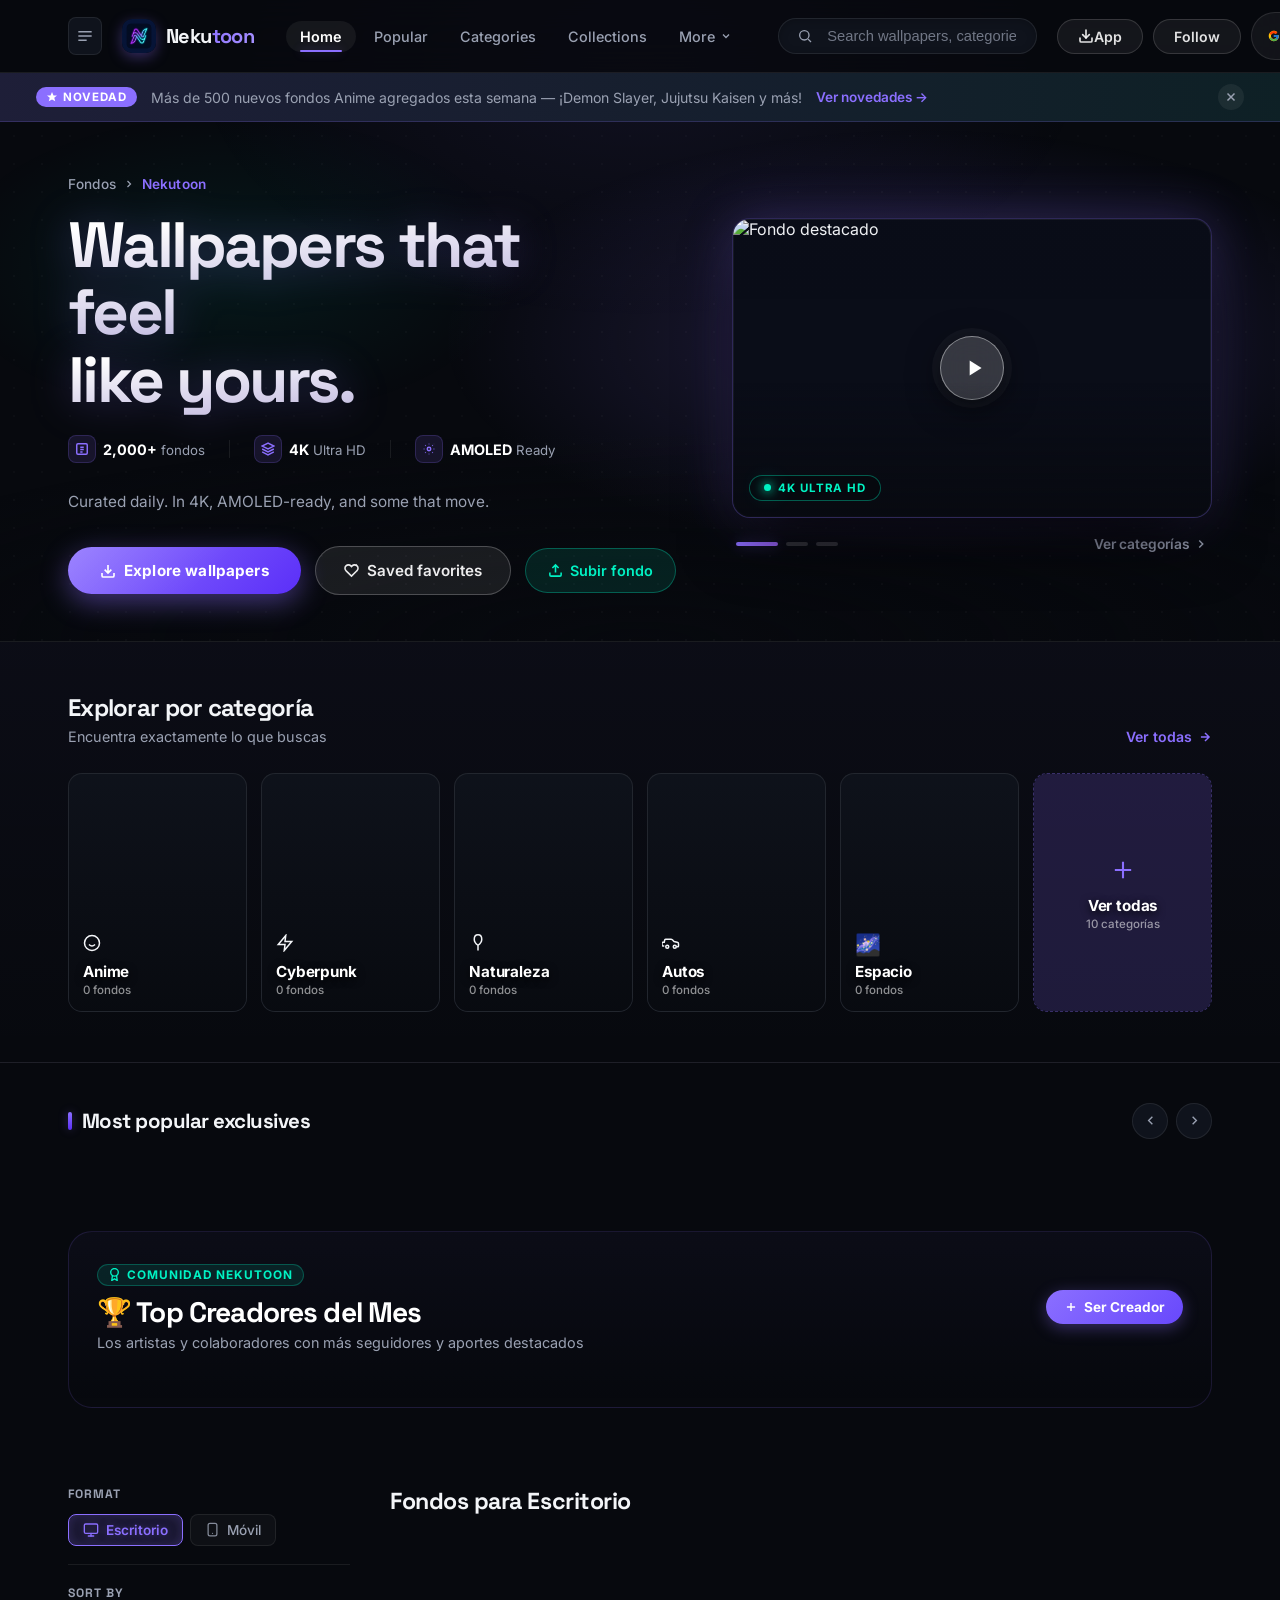
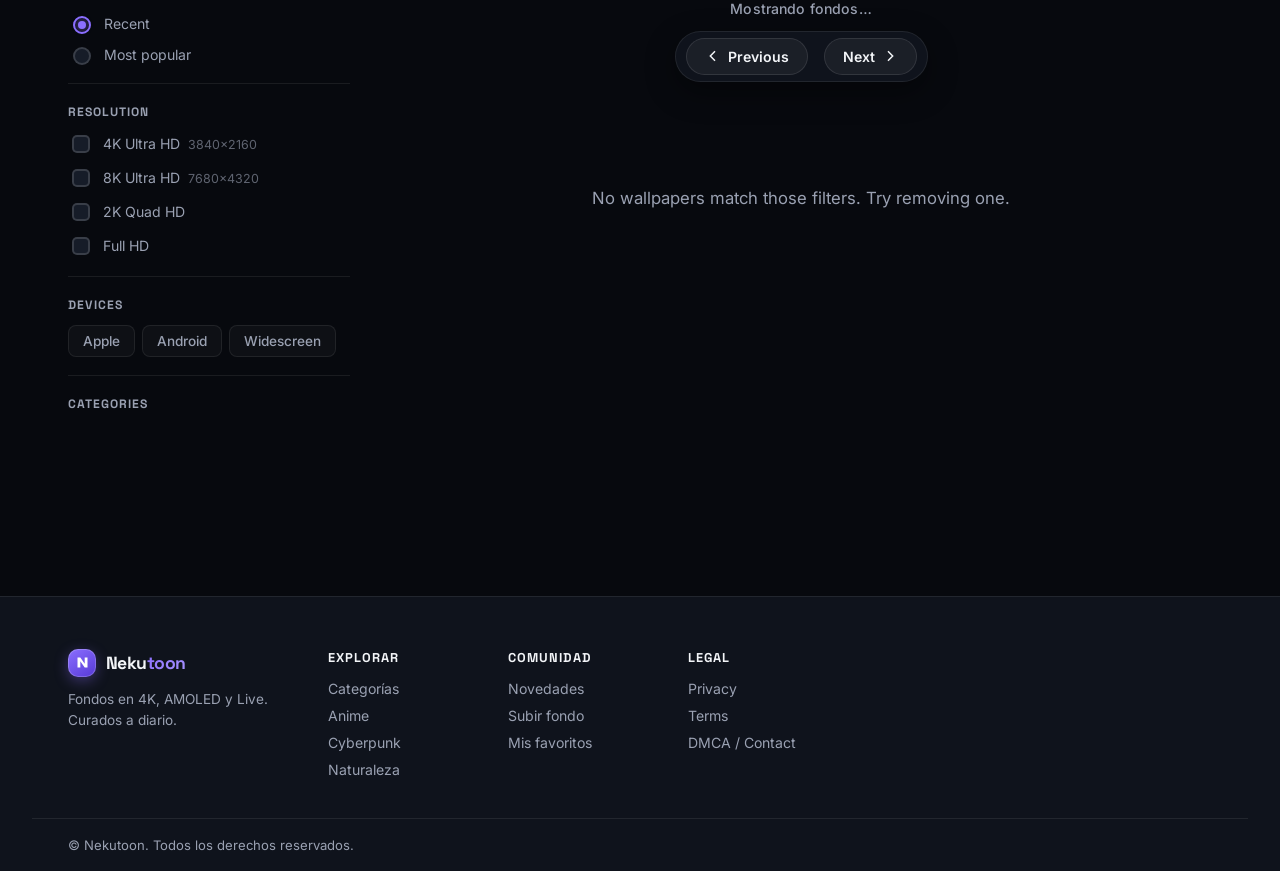
==== commit 1230b483: "Implementar UI Inmersiva de Descarga (Lightbox), separar filtros PC/Móvil y reemplazar emojis por SV" ====
--- a/index.html
+++ b/index.html
@@ -21,6 +21,9 @@
 <link rel="icon" type="image/png" sizes="16x16" href="favicon-16x16.png">
 <link rel="shortcut icon" href="favicon.ico">
 <link rel="apple-touch-icon" sizes="180x180" href="apple-touch-icon.png">
+<meta name="mobile-web-app-capable" content="yes">
+<meta name="apple-mobile-web-app-capable" content="yes">
+<meta name="apple-mobile-web-app-status-bar-style" content="black-translucent">
 <link rel="preconnect" href="https://fonts.googleapis.com">
 <link rel="preconnect" href="https://fonts.gstatic.com" crossorigin>
 <link href="https://fonts.googleapis.com/css2?family=Space+Grotesk:wght@500;600;700&family=Inter:wght@400;500;600&display=swap" rel="stylesheet">
@@ -29,7 +32,7 @@
 <script async src="https://pagead2.googlesyndication.com/pagead/js/adsbygoogle.js?client=ca-pub-7678513083823861" crossorigin="anonymous"></script>
 
 
-<link rel="stylesheet" href="style.css?v=3.0">
+<link rel="stylesheet" href="style.css?v=4.0">
 </head>
 <body >
 
@@ -74,6 +77,7 @@
         <span>App</span>
       </button>
       <button class="wp-btn-pill-subtle" id="wpFollowBtn" data-i18n="nav_follow">Seguir</button>
+      <a href="admin.html" class="wp-btn-pill-subtle" id="adminPanelBtn" style="display:none; color: var(--teal); border-color: var(--teal); text-decoration:none;">Admin</a>
       <button id="authBtn" class="wp-auth-btn" aria-label="Iniciar sesión con Google">
         <svg width="16" height="16" viewBox="0 0 48 48"><path fill="#FFC107" d="M43.6 20.5H42V20H24v8h11.3c-1.6 4.7-6.1 8-11.3 8-6.6 0-12-5.4-12-12s5.4-12 12-12c3.1 0 5.8 1.1 8 3l6-6C34.5 5.1 29.5 3 24 3 12.4 3 3 12.4 3 24s9.4 21 21 21 21-9.4 21-21c0-1.2-.1-2.4-.4-3.5z"/><path fill="#FF3D00" d="M6.3 14.7l6.6 4.8C14.6 15.9 18.9 13 24 13c3.1 0 5.8 1.1 8 3l6-6C34.5 6.1 29.5 4 24 4c-7.7 0-14.3 4.3-17.7 10.7z"/><path fill="#4CAF50" d="M24 45c5.4 0 10.3-1.9 14-5.9l-6.4-5.4C29.6 35.8 27 36.8 24 36.8c-5.2 0-9.6-3.5-11.2-8.2l-6.5 5C9.6 40.6 16.2 45 24 45z"/><path fill="#1976D2" d="M43.6 20.5H42V20H24v8h11.3c-.8 2.3-2.2 4.2-4.1 5.7l6.4 5.4C41 35.9 44 30.4 44 24c0-1.2-.1-2.4-.4-3.5z"/></svg>
         <span id="authBtnLabel">Iniciar sesión</span>
@@ -328,10 +332,7 @@
       <section class="wp-filter-group">
         <h3 data-i18n="format_label">Formato</h3>
         <div class="wp-chip-row" data-filter="format">
-          <button class="wp-chip is-active" data-value="all">
-            <span>Todos</span>
-          </button>
-          <button class="wp-chip" data-value="landscape">
+          <button class="wp-chip is-active" data-value="landscape">
             <svg class="wp-chip-svg" width="16" height="16" viewBox="0 0 24 24" fill="none" stroke="currentColor" stroke-width="2" stroke-linecap="round" stroke-linejoin="round"><rect x="2" y="3" width="20" height="14" rx="2"/><line x1="8" y1="21" x2="16" y2="21"/><line x1="12" y1="17" x2="12" y2="21"/></svg>
             <span>Escritorio</span>
           </button>
@@ -363,7 +364,6 @@
       <section class="wp-filter-group">
         <h3 data-i18n="devices_label">Dispositivos</h3>
         <div class="wp-chip-row" data-filter="device">
-          <button class="wp-chip is-active" data-value="all" data-i18n="device_all">Todos</button>
           <button class="wp-chip" data-value="apple" data-i18n="device_apple">Apple</button>
           <button class="wp-chip" data-value="android" data-i18n="device_android">Android</button>
           <button class="wp-chip" data-value="widescreen" data-i18n="device_widescreen">Widescreen</button>
@@ -451,126 +451,123 @@
 
 <!-- ============ LIGHTBOX ULTRA-PROFESIONAL ============ -->
 <div class="wp-lightbox" id="lightbox" role="dialog" aria-modal="true">
-  <div class="wp-lightbox-scrim" id="lightboxScrim"></div>
-  <div class="wp-lightbox-panel">
-
-    <!-- COLUMNA IZQUIERDA: Media -->
-    <div class="wp-lb-media-col">
+  <div class="wp-lightbox-blur-bg" id="lightboxBlurBg"></div>
+  
+  <div class="wp-lightbox-scroll-container">
+    
+    <!-- Top Bar -->
+    <div class="wp-lightbox-topbar">
+      <div class="wp-lb-breadcrumb" id="lightboxMeta">Inicio / Categorías / Fondo</div>
+      <button class="wp-lb-close-btn" id="lightboxClose" aria-label="Cerrar">
+        <svg width="24" height="24" viewBox="0 0 24 24" fill="none" stroke="currentColor" stroke-width="2.5"><path d="M6 6l12 12M18 6L6 18"/></svg>
+      </button>
+    </div>
+
+    <!-- Media Area -->
+    <div class="wp-lightbox-hero">
       <div class="wp-lightbox-media" id="lightboxMedia"></div>
-      <!-- Fondos relacionados debajo de la imagen -->
-      <div class="wp-lb-related" id="relatedSection">
-        <div class="wp-lb-related-label">Fondos relacionados</div>
-        <div class="wp-related-row" id="relatedRow"></div>
-      </div>
-    </div>
-
-    <!-- COLUMNA DERECHA: Info -->
-    <div class="wp-lb-info-col" id="lightboxInfo">
-      <button class="wp-lb-close-btn" id="lightboxClose" aria-label="Cerrar">
-        <svg width="18" height="18" viewBox="0 0 24 24" fill="none" stroke="currentColor" stroke-width="2"><path d="M6 6l12 12M18 6L6 18"/></svg>
-      </button>
-
-      <!-- Scroll interior -->
-      <div class="wp-lb-scroll">
-
-        <!-- SECCIÓN 1: Título + Meta -->
-        <div class="wp-lb-section wp-lb-title-section">
-          <div class="wp-lb-meta-pill" id="lightboxMeta">Categoría · Resolución</div>
-          <h3 class="wp-lb-title" id="lightboxTitle">Título del fondo</h3>
-        </div>
-
-        <!-- SECCIÓN 2: Rating -->
-        <div class="wp-lb-section wp-lb-rating-section">
-          <div class="wp-lb-rating-row">
-            <div class="wp-stars" id="lightboxStars">
-              <button class="wp-star" data-star="1" aria-label="1 estrella">★</button>
-              <button class="wp-star" data-star="2" aria-label="2 estrellas">★</button>
-              <button class="wp-star" data-star="3" aria-label="3 estrellas">★</button>
-              <button class="wp-star" data-star="4" aria-label="4 estrellas">★</button>
-              <button class="wp-star" data-star="5" aria-label="5 estrellas">★</button>
-            </div>
-            <span class="wp-lb-rating-avg" id="lightboxRatingAvg">Sin votos</span>
-          </div>
-        </div>
-
-        <!-- SECCIÓN 3: Botones de acción -->
-        <div class="wp-lb-section wp-lb-actions-section">
-          <a class="wp-lb-download-btn" id="lightboxDownload" href="#" download>
-            <svg width="17" height="17" viewBox="0 0 24 24" fill="none" stroke="currentColor" stroke-width="2.2"><path d="M12 3v13m0 0l-5-5m5 5l5-5M4 21h16"/></svg>
-            <span>Descargar HD</span>
-          </a>
-          <button class="wp-lb-save-btn" id="lightboxLike">
-            <svg width="16" height="16" viewBox="0 0 24 24" fill="none" stroke="currentColor" stroke-width="1.8"><path d="M12 20s-7-4.4-9.5-8.8C.6 7.8 2.4 4 6 4c2 0 3.5 1.1 4.5 2.6C11.5 5.1 13 4 15 4c3.6 0 5.4 3.8 3.5 7.2C19 15.6 12 20 12 20z"/></svg>
-            <span>Guardar</span>
-          </button>
-        </div>
-
-        <!-- SECCIÓN 4: Tarjeta del Creador -->
-        <div class="wp-lb-section wp-lb-creator-section" id="lightboxCreatorCard">
-          <div class="wp-lb-creator-inner">
-            <img class="wp-lb-creator-avatar" id="lightboxCreatorAvatar" src="" alt="Avatar del creador"
+      
+      <!-- Action Bar under image -->
+      <div class="wp-lb-action-bar">
+        <button class="wp-lb-action-btn" id="lightboxLike">
+          <svg width="20" height="20" viewBox="0 0 24 24" fill="none" stroke="currentColor" stroke-width="2"><path d="M12 20.334l-1.45-1.32C5.4 14.25 2 11.28 2 8.5 2 5.42 4.42 3 7.5 3c1.74 0 3.41.81 4.5 2.09C13.09 3.81 14.76 3 16.5 3 19.58 3 22 5.42 22 8.5c0 2.78-3.4 5.75-8.55 10.51L12 20.334z"/></svg>
+          <span class="wp-lb-action-text">Me gusta</span>
+        </button>
+        <a class="wp-lb-action-btn primary" id="lightboxDownload" href="#" download>
+          <svg width="20" height="20" viewBox="0 0 24 24" fill="none" stroke="currentColor" stroke-width="2"><path d="M21 15v4a2 2 0 0 1-2 2H5a2 2 0 0 1-2-2v-4"></path><polyline points="7 10 12 15 17 10"></polyline><line x1="12" y1="15" x2="12" y2="3"></line></svg>
+          <span class="wp-lb-action-text">Descargar HD</span>
+        </a>
+        <button class="wp-lb-action-btn hidden-mobile">
+          <svg width="20" height="20" viewBox="0 0 24 24" fill="none" stroke="currentColor" stroke-width="2"><path d="M19 21l-7-5-7 5V5a2 2 0 0 1 2-2h10a2 2 0 0 1 2 2z"></path></svg>
+          <span class="wp-lb-action-text">Colecciones</span>
+        </button>
+        <button class="wp-lb-action-btn hidden-mobile">
+          <svg width="20" height="20" viewBox="0 0 24 24" fill="none" stroke="currentColor" stroke-width="2"><path d="M22 19a2 2 0 0 1-2 2H4a2 2 0 0 1-2-2V5a2 2 0 0 1 2-2h5l2 3h9a2 2 0 0 1 2 2z"></path><line x1="12" y1="11" x2="12" y2="17"></line><line x1="9" y1="14" x2="15" y2="14"></line></svg>
+          <span class="wp-lb-action-text">Añadir a carpeta</span>
+        </button>
+      </div>
+    </div>
+
+    <div class="wp-lightbox-main-grid">
+      <!-- LEFT COLUMN -->
+      <div class="wp-lightbox-col-left">
+        <!-- Publisher Card -->
+        <div class="wp-lb-info-card">
+          <div class="wp-lb-creator-inner" style="display:flex; align-items:center; gap:16px;">
+            <img class="wp-lb-creator-avatar" id="lightboxCreatorAvatar" src="" alt="Avatar" style="width:48px;height:48px;border-radius:50%;"
                  onerror="this.src='data:image/svg+xml,<svg xmlns=%22http://www.w3.org/2000/svg%22 viewBox=%220 0 24 24%22><circle cx=%2212%22 cy=%228%22 r=%224%22 fill=%22%23666%22/><path d=%22M4 20c0-4 3.6-7 8-7s8 3 8 7%22 fill=%22%23666%22/></svg>'">
-            <div class="wp-lb-creator-info">
-              <div class="wp-lb-creator-name-row">
-                <span class="wp-lb-creator-name" id="lightboxCreatorName">Creador</span>
-                <span class="wp-lb-creator-verified" title="Verificado">
-                  <svg width="10" height="10" viewBox="0 0 24 24" fill="currentColor"><path d="M9 16.17L4.83 12l-1.42 1.41L9 19 21 7l-1.41-1.41z"/></svg>
-                </span>
-              </div>
-              <div class="wp-lb-creator-sub">
-                <span id="lightboxCreatorFollowers">0 seguidores</span>
-                <span class="wp-lb-dot">·</span>
-                <span id="lightboxCreatorTag">Creador</span>
+            <div class="wp-lb-creator-info" style="flex:1;">
+              <div class="wp-lb-creator-name" id="lightboxCreatorName" style="font-weight:700;font-size:1.1rem;color:#fff;">Creador</div>
+              <div class="wp-lb-creator-sub" style="color:var(--text-dim);font-size:0.9rem;">
+                <span id="lightboxCreatorTag">Publisher</span> • <span id="lightboxCreatorFollowers">0 seguidores</span>
               </div>
             </div>
-            <button class="wp-lb-follow-btn" id="lightboxFollowBtn">
-              <svg class="wp-follow-icon-add" width="12" height="12" viewBox="0 0 24 24" fill="none" stroke="currentColor" stroke-width="2.5"><path d="M12 5v14M5 12h14"/></svg>
-              <svg class="wp-follow-icon-check" width="12" height="12" viewBox="0 0 24 24" fill="none" stroke="currentColor" stroke-width="2.5" style="display:none"><polyline points="20 6 9 17 4 12"/></svg>
-              <span class="wp-follow-text">Seguir</span>
+            <button class="wp-lb-follow-btn" id="lightboxFollowBtn" style="padding:8px 16px; border-radius:20px; background:var(--bg-elev-2); border:1px solid var(--border); color:#fff; font-weight:600;">
+              Seguir
             </button>
           </div>
         </div>
 
-        <!-- SECCIÓN 5: Comentarios -->
-        <div class="wp-lb-section wp-lb-comments-section">
-          <div class="wp-lb-section-head">
-            <svg width="14" height="14" viewBox="0 0 24 24" fill="none" stroke="currentColor" stroke-width="2"><path d="M21 15a2 2 0 01-2 2H7l-4 4V5a2 2 0 012-2h14a2 2 0 012 2z"/></svg>
-            <span>Comentarios</span>
-            <span class="wp-lb-count-badge" id="commentsCount"></span>
-          </div>
-
-          <div class="wp-comments-list" id="commentsList">
-            <div class="wp-comments-loading" id="commentsLoading">
-              <div class="wp-spin"></div>
+        <!-- Tags and Info -->
+        <div class="wp-lb-info-card">
+          <h3 class="wp-lb-title" id="lightboxTitle" style="font-size:1.5rem;font-weight:800;color:#fff;margin-bottom:15px;margin-top:0;">Título</h3>
+          
+          <div class="wp-lb-rating-row" style="display:flex;align-items:center;gap:12px;margin-bottom:20px;padding-bottom:20px;border-bottom:1px solid var(--border);">
+            <div class="wp-stars" id="lightboxStars" style="display:flex;gap:4px;color:gold;font-size:1.2rem;">
+              <button class="wp-star" data-star="1">★</button>
+              <button class="wp-star" data-star="2">★</button>
+              <button class="wp-star" data-star="3">★</button>
+              <button class="wp-star" data-star="4">★</button>
+              <button class="wp-star" data-star="5">★</button>
             </div>
-          </div>
-
-          <!-- Formulario -->
+            <span class="wp-lb-rating-avg" id="lightboxRatingAvg" style="color:var(--text-dim);font-weight:600;">Sin votos</span>
+          </div>
+
+          <div style="font-weight:700;color:#fff;margin-bottom:12px;">Tags</div>
+          <div style="display:flex;gap:8px;flex-wrap:wrap;">
+            <span style="background:var(--bg-elev-2);padding:6px 14px;border-radius:20px;font-size:0.85rem;color:var(--text-dim);">4K</span>
+            <span style="background:var(--bg-elev-2);padding:6px 14px;border-radius:20px;font-size:0.85rem;color:var(--text-dim);">Background</span>
+            <span style="background:var(--bg-elev-2);padding:6px 14px;border-radius:20px;font-size:0.85rem;color:var(--text-dim);">HD</span>
+          </div>
+        </div>
+
+        <!-- Comments -->
+        <div class="wp-lb-info-card">
+          <div class="wp-lb-section-head" style="font-weight:700;color:#fff;margin-bottom:20px;font-size:1.2rem;display:flex;align-items:center;gap:10px;">
+            <svg width="20" height="20" viewBox="0 0 24 24" fill="none" stroke="currentColor" stroke-width="2"><path d="M21 15a2 2 0 01-2 2H7l-4 4V5a2 2 0 012-2h14a2 2 0 012 2z"/></svg>
+            Comentarios <span id="commentsCount" style="color:var(--text-dim);font-size:0.9rem;"></span>
+          </div>
+
+          <div class="wp-comments-list" id="commentsList" style="margin-bottom:20px;">
+            <div class="wp-comments-loading" id="commentsLoading"><div class="wp-spin"></div></div>
+          </div>
+
           <div class="wp-lb-comment-form" id="commentForm">
-            <div class="wp-comment-auth-prompt" id="commentAuthPrompt">
-              <svg width="16" height="16" viewBox="0 0 24 24" fill="none" stroke="currentColor" stroke-width="2"><circle cx="12" cy="8" r="4"/><path d="M4 20c0-4 3.6-7 8-7s8 3 8 7"/></svg>
-              <span>Inicia sesión para comentar</span>
+            <div class="wp-comment-auth-prompt" id="commentAuthPrompt" style="background:var(--bg-elev-2);padding:15px;border-radius:var(--radius-md);text-align:center;">
+              Inicia sesión para comentar
             </div>
-            <div class="wp-comment-input-row" id="commentInputRow" style="display:none">
-              <img class="wp-comment-avatar" id="commentAvatar" src="" alt="" width="28" height="28">
-              <div class="wp-comment-input-wrap">
-                <textarea id="commentText" class="wp-comment-textarea" placeholder="Escribe un comentario…" rows="2" maxlength="500"></textarea>
-                <div class="wp-comment-input-footer">
-                  <span class="wp-comment-chars" id="commentChars">500</span>
-                  <button class="wp-comment-submit" id="commentSubmit">
-                    <svg width="13" height="13" viewBox="0 0 24 24" fill="none" stroke="currentColor" stroke-width="2.5"><path d="M22 2L11 13M22 2L15 22 11 13 2 9l20-7z"/></svg>
-                    Publicar
-                  </button>
+            <div class="wp-comment-input-row" id="commentInputRow" style="display:none;gap:12px;">
+              <img class="wp-comment-avatar" id="commentAvatar" src="" alt="" width="36" height="36" style="border-radius:50%;">
+              <div class="wp-comment-input-wrap" style="flex:1;">
+                <textarea id="commentText" class="wp-comment-textarea" placeholder="Escribe un comentario…" rows="2" maxlength="500" style="width:100%;background:var(--bg-elev-2);border:1px solid var(--border);border-radius:8px;padding:12px;color:#fff;resize:vertical;"></textarea>
+                <div class="wp-comment-input-footer" style="display:flex;justify-content:space-between;align-items:center;margin-top:8px;">
+                  <span class="wp-comment-chars" id="commentChars" style="color:var(--text-dim);font-size:0.8rem;">500</span>
+                  <button class="wp-comment-submit" id="commentSubmit" style="background:var(--accent);color:#fff;padding:6px 16px;border-radius:20px;font-weight:600;">Publicar</button>
                 </div>
               </div>
             </div>
           </div>
         </div>
-
-      </div><!-- /wp-lb-scroll -->
-    </div><!-- /wp-lb-info-col -->
-
-  </div><!-- /wp-lightbox-panel -->
+      </div>
+
+      <!-- RIGHT COLUMN -->
+      <div class="wp-lightbox-col-right">
+        <h4 style="margin-top:0;font-size:1.2rem;font-weight:700;color:#fff;margin-bottom:20px;">Más de esta categoría</h4>
+        <div id="relatedRow" style="display:grid;grid-template-columns:repeat(auto-fill, minmax(140px, 1fr));gap:12px;"></div>
+      </div>
+    </div>
+    
+  </div>
 </div>
 
 
@@ -578,10 +575,16 @@
 <script type="module" src="firebase-init.js"></script>
 <script type="module" src="auth-ui.js"></script>
 <script type="module" src="community.js"></script>
-<script src="app.js?v=3.0"></script>
+<script src="app.js?v=4.0"></script>
 
 </body>
 </html>
 
 
 
+
+
+
+
+
+
--- a/style.css
+++ b/style.css
@@ -1536,193 +1536,6 @@
   .wp-page-btn { padding: 9px 12px; }
 }
 
-/* ---------- LIGHTBOX ---------- */
-.wp-lightbox {
-  position: fixed;
-  inset: 0;
-  z-index: 100;
-  display: none;
-}
-
-.wp-lightbox.is-open {
-  display: flex;
-  align-items: center;
-  justify-content: center;
-}
-
-.wp-lightbox-scrim {
-  position: absolute;
-  inset: 0;
-  background: rgba(5, 7, 10, 0.85);
-  backdrop-filter: blur(10px);
-  -webkit-backdrop-filter: blur(10px);
-}
-
-.wp-lightbox-panel {
-  position: relative;
-  z-index: 2;
-  width: min(1200px, 94vw);
-  height: min(88vh, 850px);
-  background: var(--bg-elev);
-  border: 1px solid var(--border);
-  border-radius: var(--radius-lg);
-  display: grid;
-  grid-template-columns: 1.35fr 1fr;
-  overflow: hidden;
-  box-shadow: 0 35px 80px -20px rgba(0, 0, 0, 0.8), 0 0 0 1px rgba(255, 255, 255, 0.08) inset;
-  animation: wpModalIn 0.25s cubic-bezier(0.16, 1, 0.3, 1);
-}
-
-@keyframes wpModalIn {
-  from { opacity: 0; transform: scale(0.97) translateY(10px); }
-  to { opacity: 1; transform: scale(1) translateY(0); }
-}
-
-@media (max-width: 860px) {
-  .wp-lightbox-panel {
-    grid-template-columns: 1fr;
-    height: auto;
-    max-height: 90vh;
-    overflow-y: auto;
-    margin: 20px;
-  }
-}
-
-.wp-lightbox-media {
-  background: #030406;
-  display: flex;
-  align-items: center;
-  justify-content: center;
-  overflow: hidden;
-  position: relative;
-}
-
-.wp-lightbox-media img, .wp-lightbox-media video {
-  width: 100%;
-  height: 100%;
-  object-fit: contain;
-}
-
-.wp-lightbox-close {
-  position: absolute;
-  top: 16px;
-  right: 16px;
-  z-index: 10;
-  width: 36px;
-  height: 36px;
-  border-radius: 50%;
-  background: rgba(0, 0, 0, 0.5);
-  border: 1px solid rgba(255, 255, 255, 0.15);
-  color: #fff;
-}
-
-.wp-lightbox-close:hover {
-  background: rgba(255, 255, 255, 0.2);
-}
-
-.wp-lightbox-info {
-  padding: 32px 28px;
-  display: flex;
-  flex-direction: column;
-  justify-content: space-between;
-  gap: 24px;
-  overflow-y: auto;
-  background: var(--bg-elev);
-}
-
-.wp-lightbox-info h3 {
-  font-size: 1.5rem;
-  font-weight: 700;
-  margin-bottom: 8px;
-  line-height: 1.25;
-}
-
-.wp-lightbox-meta {
-  color: var(--text-dim);
-  font-size: 0.9rem;
-}
-
-.wp-lightbox-actions {
-  display: flex;
-  gap: 12px;
-}
-
-.wp-btn-solid, .wp-btn-ghost {
-  flex: 1;
-  text-align: center;
-  padding: 13px 20px;
-  border-radius: var(--radius-pill);
-  font-size: 0.95rem;
-  font-weight: 600;
-  display: flex;
-  align-items: center;
-  justify-content: center;
-  gap: 8px;
-  transition: all 0.2s cubic-bezier(0.16, 1, 0.3, 1);
-}
-
-.wp-btn-solid {
-  background: var(--accent);
-  color: #fff;
-  box-shadow: 0 4px 18px var(--accent-glow);
-  border: none;
-}
-
-.wp-btn-solid:hover {
-  background: var(--accent-hover);
-  transform: translateY(-2px);
-  box-shadow: 0 8px 25px var(--accent-glow);
-}
-
-.wp-btn-ghost {
-  background: var(--bg-elev-2);
-  border: 1px solid var(--border);
-  color: var(--text);
-}
-
-.wp-btn-ghost:hover {
-  border-color: var(--border-focus);
-  transform: translateY(-2px);
-}
-
-.wp-btn-ghost.is-liked {
-  border-color: #ff4772;
-  color: #ff4772;
-  background: rgba(255, 71, 114, 0.1);
-}
-
-.wp-related h4 {
-  font-size: 0.78rem;
-  color: var(--text-dim);
-  font-weight: 700;
-  text-transform: uppercase;
-  letter-spacing: 0.05em;
-  margin-bottom: 12px;
-}
-
-.wp-related-row {
-  display: flex;
-  gap: 10px;
-  overflow-x: auto;
-  padding-bottom: 6px;
-}
-
-.wp-related-row img {
-  width: 76px;
-  height: 100px;
-  object-fit: cover;
-  border-radius: var(--radius-sm);
-  flex: none;
-  border: 1px solid var(--border);
-  cursor: pointer;
-  transition: transform 0.2s ease, border-color 0.2s ease;
-}
-
-.wp-related-row img:hover {
-  transform: scale(1.05);
-  border-color: var(--accent);
-}
-
 /* ---------- TOASTS ---------- */
 .wp-toast-host {
   position: fixed;
@@ -3246,3 +3059,172 @@
 }
 
 
+
+/* ---------- LIGHTBOX FULL-PAGE IMMERSIVE ---------- */
+.wp-lightbox {
+  position: fixed;
+  inset: 0;
+  z-index: 1000;
+  display: flex;
+  opacity: 0;
+  pointer-events: none;
+  transition: opacity 0.3s ease;
+  overflow: hidden;
+}
+
+.wp-lightbox.is-open {
+  opacity: 1;
+  pointer-events: auto;
+}
+
+.wp-lightbox-blur-bg {
+  position: absolute;
+  inset: -10px;
+  background-size: cover;
+  background-position: center;
+  background-color: var(--bg);
+  filter: blur(50px) brightness(0.2);
+  z-index: 1;
+}
+
+.wp-lightbox-scroll-container {
+  position: relative;
+  z-index: 2;
+  width: 100%;
+  height: 100%;
+  overflow-y: auto;
+  padding: 0 40px 60px;
+}
+
+.wp-lightbox-topbar {
+  display: flex;
+  justify-content: space-between;
+  align-items: center;
+  height: 80px;
+}
+
+.wp-lb-breadcrumb {
+  font-size: 0.9rem;
+  color: rgba(255,255,255,0.7);
+  font-weight: 500;
+}
+
+.wp-lb-close-btn {
+  background: rgba(255,255,255,0.1);
+  border-radius: 50%;
+  width: 44px;
+  height: 44px;
+  display: flex;
+  align-items: center;
+  justify-content: center;
+  backdrop-filter: blur(10px);
+  color: #fff;
+  transition: background 0.2s;
+}
+
+.wp-lb-close-btn:hover {
+  background: rgba(255,255,255,0.2);
+}
+
+.wp-lightbox-hero {
+  max-width: 1600px;
+  margin: 0 auto;
+  display: flex;
+  flex-direction: column;
+  align-items: center;
+  gap: 20px;
+}
+
+.wp-lightbox-media {
+  width: 100%;
+  max-height: 75vh;
+  display: flex;
+  justify-content: center;
+  align-items: center;
+  border-radius: 20px;
+  overflow: hidden;
+  background: rgba(0,0,0,0.3);
+  box-shadow: 0 30px 60px rgba(0,0,0,0.5);
+}
+
+.wp-lightbox-media img, .wp-lightbox-media video {
+  max-width: 100%;
+  max-height: 75vh;
+  object-fit: contain;
+  border-radius: 20px;
+}
+
+.wp-lb-action-bar {
+  display: flex;
+  gap: 15px;
+  background: rgba(255,255,255,0.05);
+  padding: 10px;
+  border-radius: 100px;
+  backdrop-filter: blur(20px);
+  border: 1px solid rgba(255,255,255,0.1);
+}
+
+.wp-lb-action-btn {
+  display: flex;
+  align-items: center;
+  gap: 8px;
+  padding: 12px 24px;
+  border-radius: 100px;
+  color: #fff;
+  font-weight: 600;
+  font-size: 0.95rem;
+  background: transparent;
+  transition: all 0.2s;
+  text-decoration: none;
+}
+
+.wp-lb-action-btn:hover {
+  background: rgba(255,255,255,0.1);
+}
+
+.wp-lb-action-btn.primary {
+  background: var(--accent);
+}
+
+.wp-lb-action-btn.primary:hover {
+  background: var(--accent-hover);
+}
+
+.wp-lightbox-main-grid {
+  max-width: 1600px;
+  margin: 40px auto 0;
+  display: grid;
+  grid-template-columns: 1fr 2fr;
+  gap: 40px;
+}
+
+.wp-lightbox-col-left {
+  display: flex;
+  flex-direction: column;
+  gap: 20px;
+}
+
+.wp-lb-info-card {
+  background: rgba(20, 20, 25, 0.8);
+  backdrop-filter: blur(20px);
+  border: 1px solid rgba(255,255,255,0.05);
+  border-radius: var(--radius-lg);
+  padding: 24px;
+}
+
+@media (max-width: 1024px) {
+  .wp-lightbox-scroll-container {
+    padding: 0 16px 40px;
+  }
+  .wp-lightbox-main-grid {
+    grid-template-columns: 1fr;
+  }
+  .hidden-mobile {
+    display: none !important;
+  }
+  .wp-lb-action-btn {
+    padding: 12px 16px;
+  }
+}
+
+
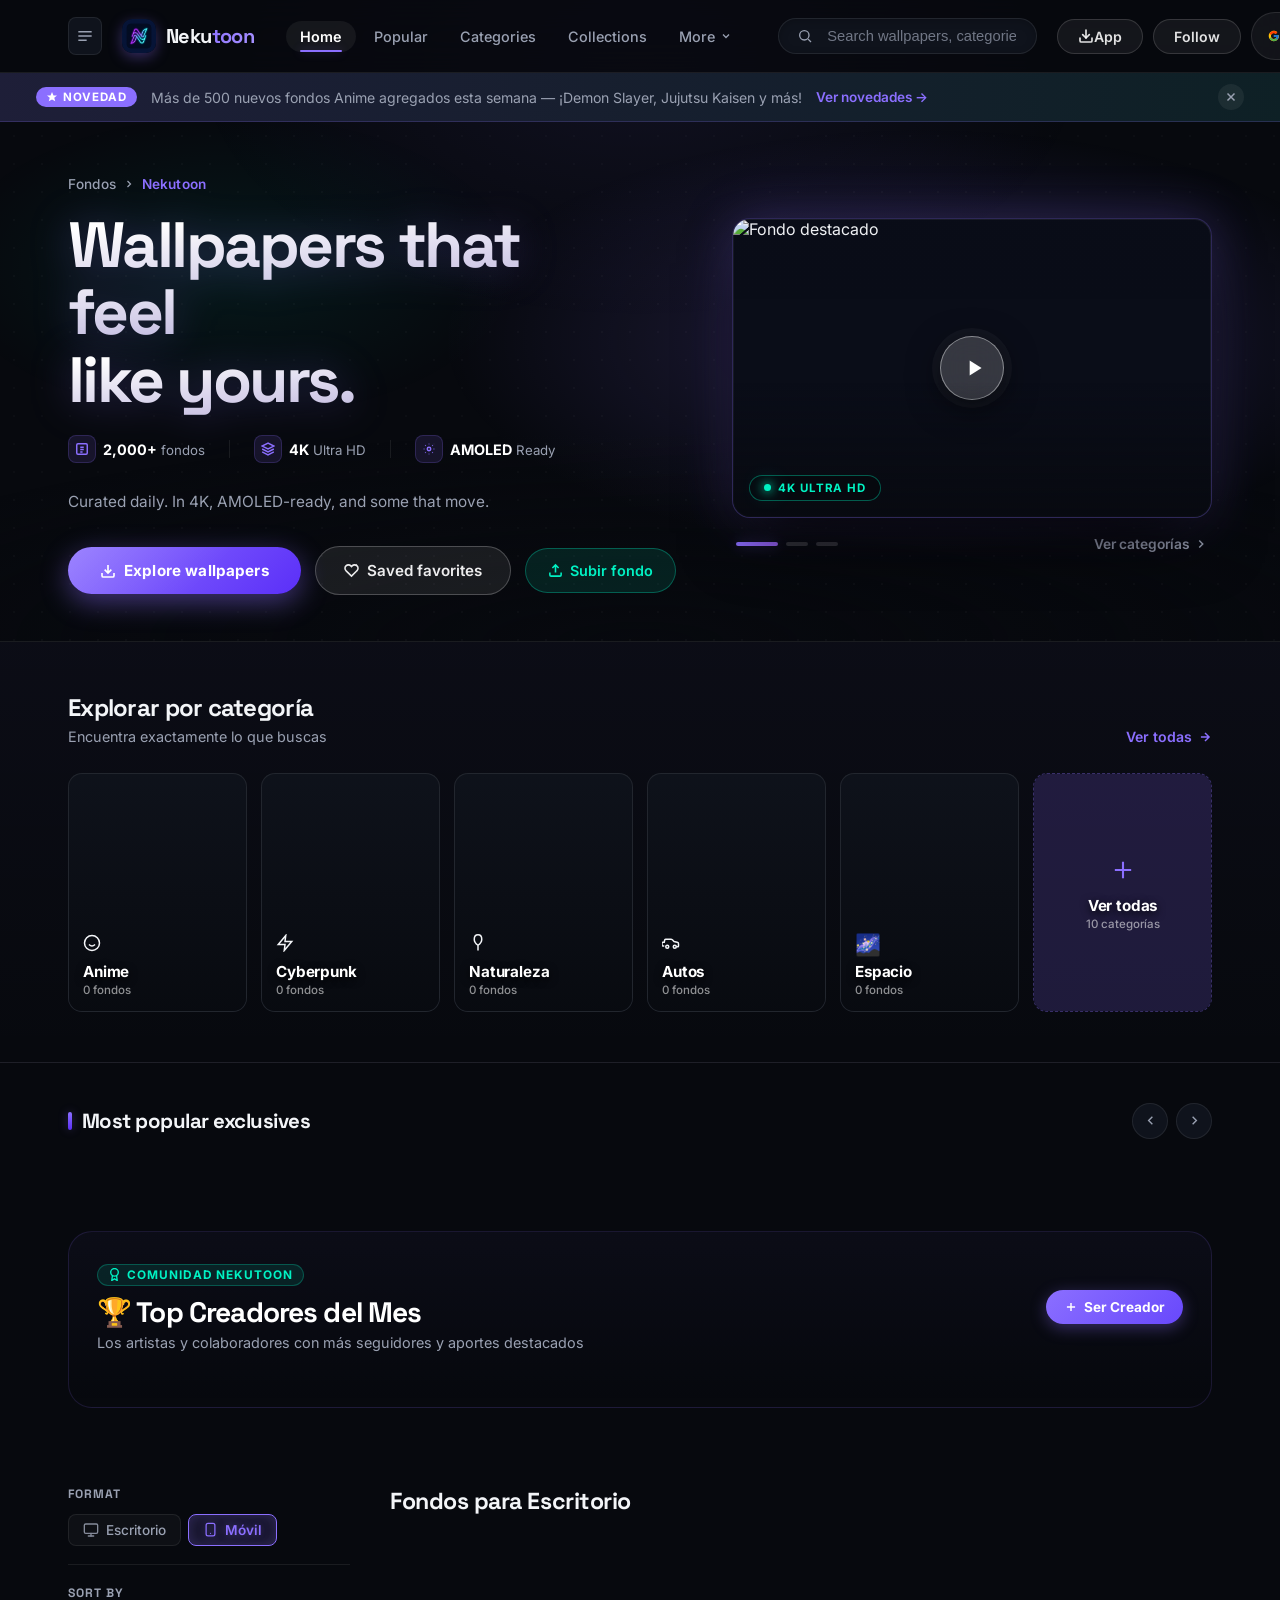
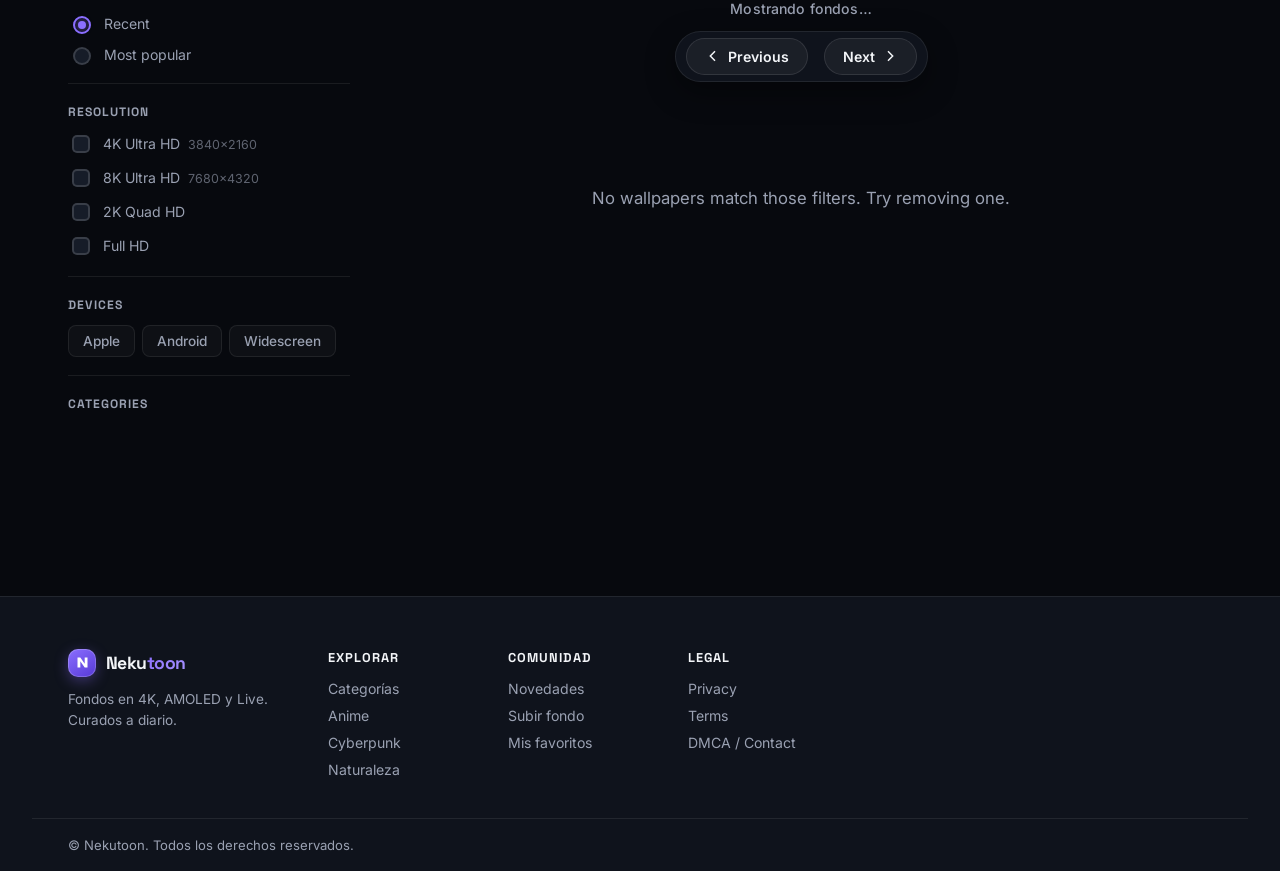
==== commit 84afd945: "Fix crítico: error de sintaxis en app.js y mostrar fondos de móvil por defecto" ====
--- a/index.html
+++ b/index.html
@@ -332,11 +332,11 @@
       <section class="wp-filter-group">
         <h3 data-i18n="format_label">Formato</h3>
         <div class="wp-chip-row" data-filter="format">
-          <button class="wp-chip is-active" data-value="landscape">
+          <button class="wp-chip" data-value="landscape">
             <svg class="wp-chip-svg" width="16" height="16" viewBox="0 0 24 24" fill="none" stroke="currentColor" stroke-width="2" stroke-linecap="round" stroke-linejoin="round"><rect x="2" y="3" width="20" height="14" rx="2"/><line x1="8" y1="21" x2="16" y2="21"/><line x1="12" y1="17" x2="12" y2="21"/></svg>
             <span>Escritorio</span>
           </button>
-          <button class="wp-chip" data-value="portrait">
+          <button class="wp-chip is-active" data-value="portrait">
             <svg class="wp-chip-svg" width="15" height="15" viewBox="0 0 24 24" fill="none" stroke="currentColor" stroke-width="2" stroke-linecap="round" stroke-linejoin="round"><rect x="5" y="2" width="14" height="20" rx="3"/><line x1="12" y1="18" x2="12.01" y2="18"/></svg>
             <span>Móvil</span>
           </button>
@@ -588,3 +588,4 @@
 
 
 
+
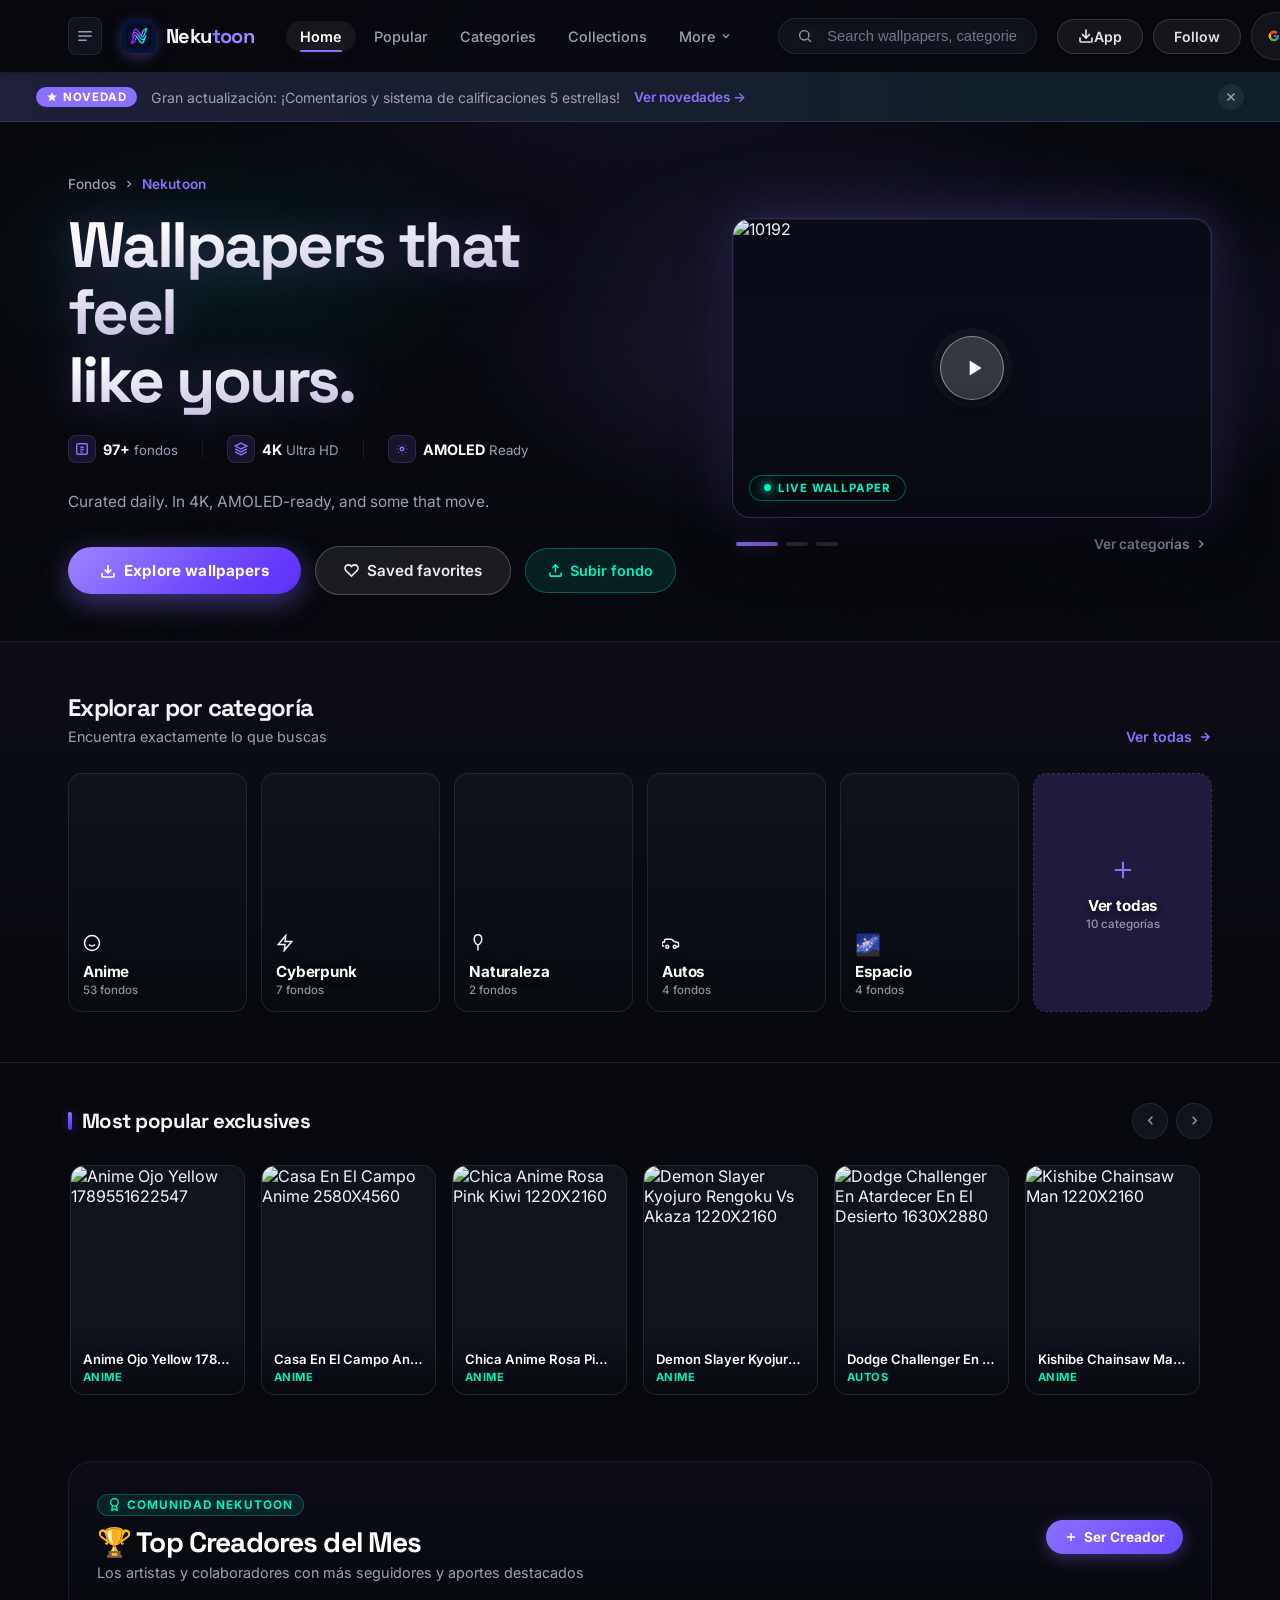
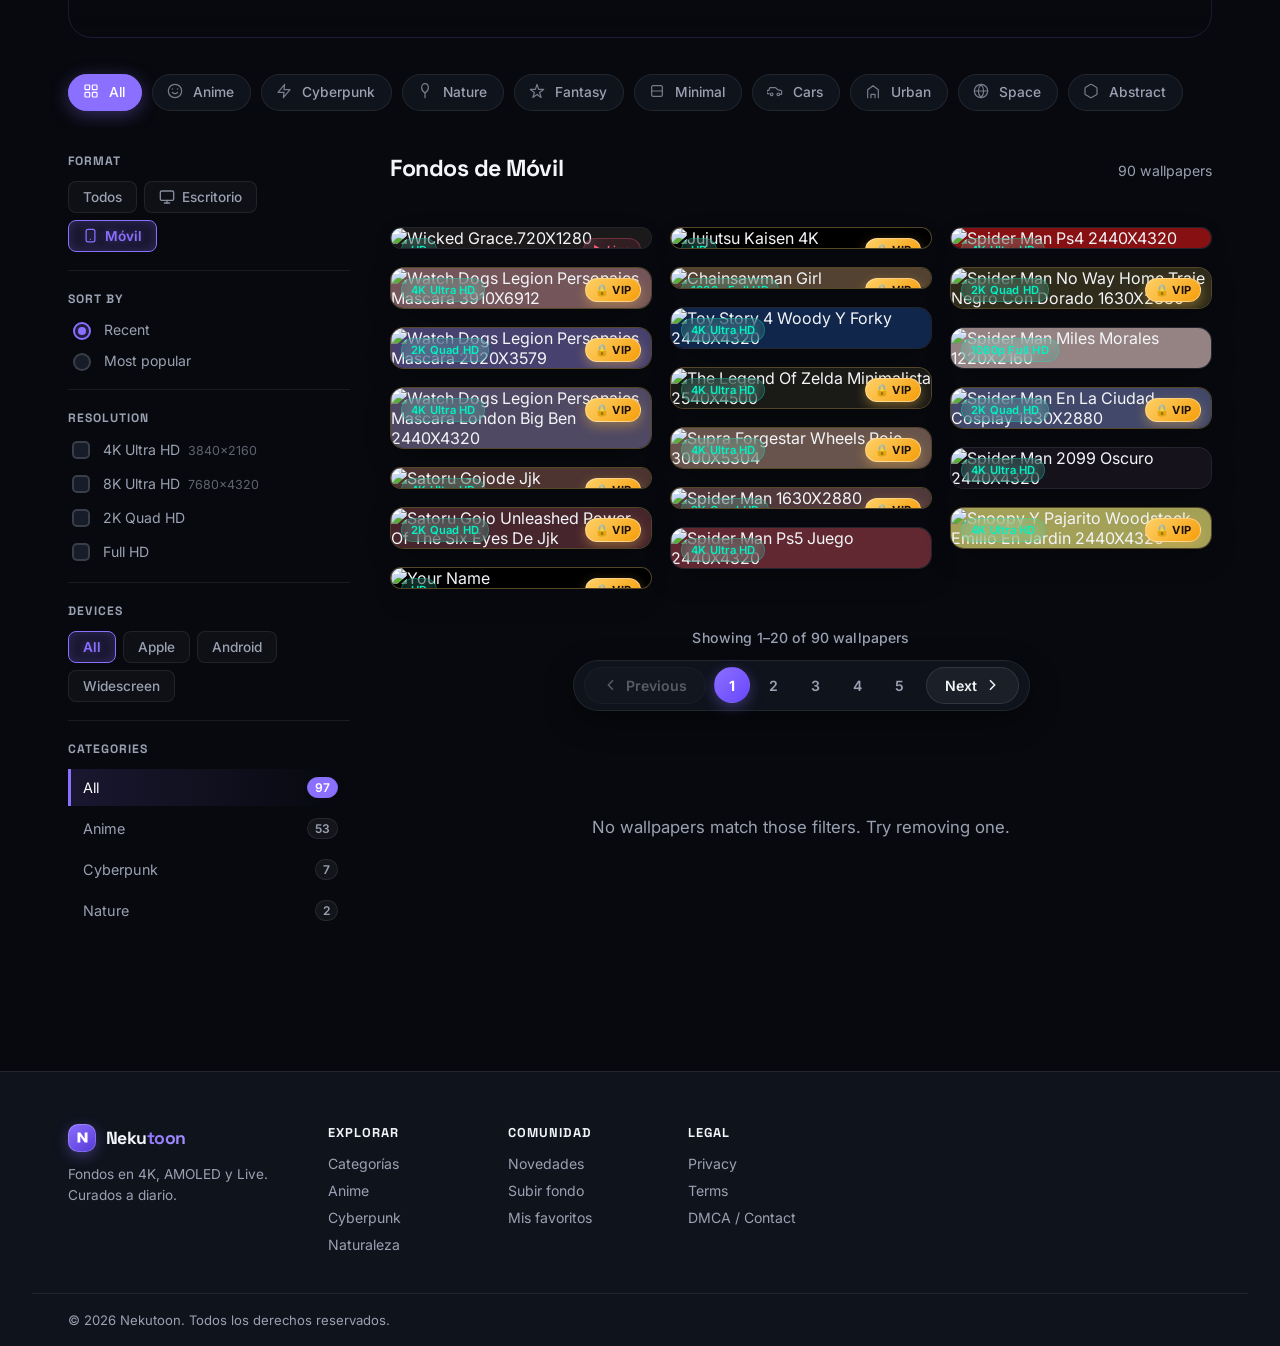
==== commit 74670fcd: "Cambiar filtro por defecto a Móvil para mostrar siempre fondos cargados primero" ====
--- a/index.html
+++ b/index.html
@@ -32,7 +32,7 @@
 <script async src="https://pagead2.googlesyndication.com/pagead/js/adsbygoogle.js?client=ca-pub-7678513083823861" crossorigin="anonymous"></script>
 
 
-<link rel="stylesheet" href="style.css?v=4.0">
+<link rel="stylesheet" href="style.css?v=5.1">
 </head>
 <body >
 
@@ -332,6 +332,9 @@
       <section class="wp-filter-group">
         <h3 data-i18n="format_label">Formato</h3>
         <div class="wp-chip-row" data-filter="format">
+          <button class="wp-chip" data-value="all">
+            <span>Todos</span>
+          </button>
           <button class="wp-chip" data-value="landscape">
             <svg class="wp-chip-svg" width="16" height="16" viewBox="0 0 24 24" fill="none" stroke="currentColor" stroke-width="2" stroke-linecap="round" stroke-linejoin="round"><rect x="2" y="3" width="20" height="14" rx="2"/><line x1="8" y1="21" x2="16" y2="21"/><line x1="12" y1="17" x2="12" y2="21"/></svg>
             <span>Escritorio</span>
@@ -364,6 +367,7 @@
       <section class="wp-filter-group">
         <h3 data-i18n="devices_label">Dispositivos</h3>
         <div class="wp-chip-row" data-filter="device">
+          <button class="wp-chip is-active" data-value="all" data-i18n="device_all">Todos</button>
           <button class="wp-chip" data-value="apple" data-i18n="device_apple">Apple</button>
           <button class="wp-chip" data-value="android" data-i18n="device_android">Android</button>
           <button class="wp-chip" data-value="widescreen" data-i18n="device_widescreen">Widescreen</button>
@@ -451,123 +455,126 @@
 
 <!-- ============ LIGHTBOX ULTRA-PROFESIONAL ============ -->
 <div class="wp-lightbox" id="lightbox" role="dialog" aria-modal="true">
-  <div class="wp-lightbox-blur-bg" id="lightboxBlurBg"></div>
-  
-  <div class="wp-lightbox-scroll-container">
-    
-    <!-- Top Bar -->
-    <div class="wp-lightbox-topbar">
-      <div class="wp-lb-breadcrumb" id="lightboxMeta">Inicio / Categorías / Fondo</div>
+  <div class="wp-lightbox-scrim" id="lightboxScrim"></div>
+  <div class="wp-lightbox-panel">
+
+    <!-- COLUMNA IZQUIERDA: Media -->
+    <div class="wp-lb-media-col">
+      <div class="wp-lightbox-media" id="lightboxMedia"></div>
+      <!-- Fondos relacionados debajo de la imagen -->
+      <div class="wp-lb-related" id="relatedSection">
+        <div class="wp-lb-related-label">Fondos relacionados</div>
+        <div class="wp-related-row" id="relatedRow"></div>
+      </div>
+    </div>
+
+    <!-- COLUMNA DERECHA: Info -->
+    <div class="wp-lb-info-col" id="lightboxInfo">
       <button class="wp-lb-close-btn" id="lightboxClose" aria-label="Cerrar">
-        <svg width="24" height="24" viewBox="0 0 24 24" fill="none" stroke="currentColor" stroke-width="2.5"><path d="M6 6l12 12M18 6L6 18"/></svg>
+        <svg width="18" height="18" viewBox="0 0 24 24" fill="none" stroke="currentColor" stroke-width="2"><path d="M6 6l12 12M18 6L6 18"/></svg>
       </button>
-    </div>
-
-    <!-- Media Area -->
-    <div class="wp-lightbox-hero">
-      <div class="wp-lightbox-media" id="lightboxMedia"></div>
-      
-      <!-- Action Bar under image -->
-      <div class="wp-lb-action-bar">
-        <button class="wp-lb-action-btn" id="lightboxLike">
-          <svg width="20" height="20" viewBox="0 0 24 24" fill="none" stroke="currentColor" stroke-width="2"><path d="M12 20.334l-1.45-1.32C5.4 14.25 2 11.28 2 8.5 2 5.42 4.42 3 7.5 3c1.74 0 3.41.81 4.5 2.09C13.09 3.81 14.76 3 16.5 3 19.58 3 22 5.42 22 8.5c0 2.78-3.4 5.75-8.55 10.51L12 20.334z"/></svg>
-          <span class="wp-lb-action-text">Me gusta</span>
-        </button>
-        <a class="wp-lb-action-btn primary" id="lightboxDownload" href="#" download>
-          <svg width="20" height="20" viewBox="0 0 24 24" fill="none" stroke="currentColor" stroke-width="2"><path d="M21 15v4a2 2 0 0 1-2 2H5a2 2 0 0 1-2-2v-4"></path><polyline points="7 10 12 15 17 10"></polyline><line x1="12" y1="15" x2="12" y2="3"></line></svg>
-          <span class="wp-lb-action-text">Descargar HD</span>
-        </a>
-        <button class="wp-lb-action-btn hidden-mobile">
-          <svg width="20" height="20" viewBox="0 0 24 24" fill="none" stroke="currentColor" stroke-width="2"><path d="M19 21l-7-5-7 5V5a2 2 0 0 1 2-2h10a2 2 0 0 1 2 2z"></path></svg>
-          <span class="wp-lb-action-text">Colecciones</span>
-        </button>
-        <button class="wp-lb-action-btn hidden-mobile">
-          <svg width="20" height="20" viewBox="0 0 24 24" fill="none" stroke="currentColor" stroke-width="2"><path d="M22 19a2 2 0 0 1-2 2H4a2 2 0 0 1-2-2V5a2 2 0 0 1 2-2h5l2 3h9a2 2 0 0 1 2 2z"></path><line x1="12" y1="11" x2="12" y2="17"></line><line x1="9" y1="14" x2="15" y2="14"></line></svg>
-          <span class="wp-lb-action-text">Añadir a carpeta</span>
-        </button>
-      </div>
-    </div>
-
-    <div class="wp-lightbox-main-grid">
-      <!-- LEFT COLUMN -->
-      <div class="wp-lightbox-col-left">
-        <!-- Publisher Card -->
-        <div class="wp-lb-info-card">
-          <div class="wp-lb-creator-inner" style="display:flex; align-items:center; gap:16px;">
-            <img class="wp-lb-creator-avatar" id="lightboxCreatorAvatar" src="" alt="Avatar" style="width:48px;height:48px;border-radius:50%;"
+
+      <!-- Scroll interior -->
+      <div class="wp-lb-scroll">
+
+        <!-- SECCIÓN 1: Título + Meta -->
+        <div class="wp-lb-section wp-lb-title-section">
+          <div class="wp-lb-meta-pill" id="lightboxMeta">Categoría · Resolución</div>
+          <h3 class="wp-lb-title" id="lightboxTitle">Título del fondo</h3>
+        </div>
+
+        <!-- SECCIÓN 2: Rating -->
+        <div class="wp-lb-section wp-lb-rating-section">
+          <div class="wp-lb-rating-row">
+            <div class="wp-stars" id="lightboxStars">
+              <button class="wp-star" data-star="1" aria-label="1 estrella">★</button>
+              <button class="wp-star" data-star="2" aria-label="2 estrellas">★</button>
+              <button class="wp-star" data-star="3" aria-label="3 estrellas">★</button>
+              <button class="wp-star" data-star="4" aria-label="4 estrellas">★</button>
+              <button class="wp-star" data-star="5" aria-label="5 estrellas">★</button>
+            </div>
+            <span class="wp-lb-rating-avg" id="lightboxRatingAvg">Sin votos</span>
+          </div>
+        </div>
+
+        <!-- SECCIÓN 3: Botones de acción -->
+        <div class="wp-lb-section wp-lb-actions-section">
+          <a class="wp-lb-download-btn" id="lightboxDownload" href="#" download>
+            <svg width="17" height="17" viewBox="0 0 24 24" fill="none" stroke="currentColor" stroke-width="2.2"><path d="M12 3v13m0 0l-5-5m5 5l5-5M4 21h16"/></svg>
+            <span>Descargar HD</span>
+          </a>
+          <button class="wp-lb-save-btn" id="lightboxLike">
+            <svg width="16" height="16" viewBox="0 0 24 24" fill="none" stroke="currentColor" stroke-width="1.8"><path d="M12 20s-7-4.4-9.5-8.8C.6 7.8 2.4 4 6 4c2 0 3.5 1.1 4.5 2.6C11.5 5.1 13 4 15 4c3.6 0 5.4 3.8 3.5 7.2C19 15.6 12 20 12 20z"/></svg>
+            <span>Guardar</span>
+          </button>
+        </div>
+
+        <!-- SECCIÓN 4: Tarjeta del Creador -->
+        <div class="wp-lb-section wp-lb-creator-section" id="lightboxCreatorCard">
+          <div class="wp-lb-creator-inner">
+            <img class="wp-lb-creator-avatar" id="lightboxCreatorAvatar" src="" alt="Avatar del creador"
                  onerror="this.src='data:image/svg+xml,<svg xmlns=%22http://www.w3.org/2000/svg%22 viewBox=%220 0 24 24%22><circle cx=%2212%22 cy=%228%22 r=%224%22 fill=%22%23666%22/><path d=%22M4 20c0-4 3.6-7 8-7s8 3 8 7%22 fill=%22%23666%22/></svg>'">
-            <div class="wp-lb-creator-info" style="flex:1;">
-              <div class="wp-lb-creator-name" id="lightboxCreatorName" style="font-weight:700;font-size:1.1rem;color:#fff;">Creador</div>
-              <div class="wp-lb-creator-sub" style="color:var(--text-dim);font-size:0.9rem;">
-                <span id="lightboxCreatorTag">Publisher</span> • <span id="lightboxCreatorFollowers">0 seguidores</span>
+            <div class="wp-lb-creator-info">
+              <div class="wp-lb-creator-name-row">
+                <span class="wp-lb-creator-name" id="lightboxCreatorName">Creador</span>
+                <span class="wp-lb-creator-verified" title="Verificado">
+                  <svg width="10" height="10" viewBox="0 0 24 24" fill="currentColor"><path d="M9 16.17L4.83 12l-1.42 1.41L9 19 21 7l-1.41-1.41z"/></svg>
+                </span>
+              </div>
+              <div class="wp-lb-creator-sub">
+                <span id="lightboxCreatorFollowers">0 seguidores</span>
+                <span class="wp-lb-dot">·</span>
+                <span id="lightboxCreatorTag">Creador</span>
               </div>
             </div>
-            <button class="wp-lb-follow-btn" id="lightboxFollowBtn" style="padding:8px 16px; border-radius:20px; background:var(--bg-elev-2); border:1px solid var(--border); color:#fff; font-weight:600;">
-              Seguir
+            <button class="wp-lb-follow-btn" id="lightboxFollowBtn">
+              <svg class="wp-follow-icon-add" width="12" height="12" viewBox="0 0 24 24" fill="none" stroke="currentColor" stroke-width="2.5"><path d="M12 5v14M5 12h14"/></svg>
+              <svg class="wp-follow-icon-check" width="12" height="12" viewBox="0 0 24 24" fill="none" stroke="currentColor" stroke-width="2.5" style="display:none"><polyline points="20 6 9 17 4 12"/></svg>
+              <span class="wp-follow-text">Seguir</span>
             </button>
           </div>
         </div>
 
-        <!-- Tags and Info -->
-        <div class="wp-lb-info-card">
-          <h3 class="wp-lb-title" id="lightboxTitle" style="font-size:1.5rem;font-weight:800;color:#fff;margin-bottom:15px;margin-top:0;">Título</h3>
-          
-          <div class="wp-lb-rating-row" style="display:flex;align-items:center;gap:12px;margin-bottom:20px;padding-bottom:20px;border-bottom:1px solid var(--border);">
-            <div class="wp-stars" id="lightboxStars" style="display:flex;gap:4px;color:gold;font-size:1.2rem;">
-              <button class="wp-star" data-star="1">★</button>
-              <button class="wp-star" data-star="2">★</button>
-              <button class="wp-star" data-star="3">★</button>
-              <button class="wp-star" data-star="4">★</button>
-              <button class="wp-star" data-star="5">★</button>
+        <!-- SECCIÓN 5: Comentarios -->
+        <div class="wp-lb-section wp-lb-comments-section">
+          <div class="wp-lb-section-head">
+            <svg width="14" height="14" viewBox="0 0 24 24" fill="none" stroke="currentColor" stroke-width="2"><path d="M21 15a2 2 0 01-2 2H7l-4 4V5a2 2 0 012-2h14a2 2 0 012 2z"/></svg>
+            <span>Comentarios</span>
+            <span class="wp-lb-count-badge" id="commentsCount"></span>
+          </div>
+
+          <div class="wp-comments-list" id="commentsList">
+            <div class="wp-comments-loading" id="commentsLoading">
+              <div class="wp-spin"></div>
             </div>
-            <span class="wp-lb-rating-avg" id="lightboxRatingAvg" style="color:var(--text-dim);font-weight:600;">Sin votos</span>
-          </div>
-
-          <div style="font-weight:700;color:#fff;margin-bottom:12px;">Tags</div>
-          <div style="display:flex;gap:8px;flex-wrap:wrap;">
-            <span style="background:var(--bg-elev-2);padding:6px 14px;border-radius:20px;font-size:0.85rem;color:var(--text-dim);">4K</span>
-            <span style="background:var(--bg-elev-2);padding:6px 14px;border-radius:20px;font-size:0.85rem;color:var(--text-dim);">Background</span>
-            <span style="background:var(--bg-elev-2);padding:6px 14px;border-radius:20px;font-size:0.85rem;color:var(--text-dim);">HD</span>
-          </div>
-        </div>
-
-        <!-- Comments -->
-        <div class="wp-lb-info-card">
-          <div class="wp-lb-section-head" style="font-weight:700;color:#fff;margin-bottom:20px;font-size:1.2rem;display:flex;align-items:center;gap:10px;">
-            <svg width="20" height="20" viewBox="0 0 24 24" fill="none" stroke="currentColor" stroke-width="2"><path d="M21 15a2 2 0 01-2 2H7l-4 4V5a2 2 0 012-2h14a2 2 0 012 2z"/></svg>
-            Comentarios <span id="commentsCount" style="color:var(--text-dim);font-size:0.9rem;"></span>
-          </div>
-
-          <div class="wp-comments-list" id="commentsList" style="margin-bottom:20px;">
-            <div class="wp-comments-loading" id="commentsLoading"><div class="wp-spin"></div></div>
-          </div>
-
+          </div>
+
+          <!-- Formulario -->
           <div class="wp-lb-comment-form" id="commentForm">
-            <div class="wp-comment-auth-prompt" id="commentAuthPrompt" style="background:var(--bg-elev-2);padding:15px;border-radius:var(--radius-md);text-align:center;">
-              Inicia sesión para comentar
+            <div class="wp-comment-auth-prompt" id="commentAuthPrompt">
+              <svg width="16" height="16" viewBox="0 0 24 24" fill="none" stroke="currentColor" stroke-width="2"><circle cx="12" cy="8" r="4"/><path d="M4 20c0-4 3.6-7 8-7s8 3 8 7"/></svg>
+              <span>Inicia sesión para comentar</span>
             </div>
-            <div class="wp-comment-input-row" id="commentInputRow" style="display:none;gap:12px;">
-              <img class="wp-comment-avatar" id="commentAvatar" src="" alt="" width="36" height="36" style="border-radius:50%;">
-              <div class="wp-comment-input-wrap" style="flex:1;">
-                <textarea id="commentText" class="wp-comment-textarea" placeholder="Escribe un comentario…" rows="2" maxlength="500" style="width:100%;background:var(--bg-elev-2);border:1px solid var(--border);border-radius:8px;padding:12px;color:#fff;resize:vertical;"></textarea>
-                <div class="wp-comment-input-footer" style="display:flex;justify-content:space-between;align-items:center;margin-top:8px;">
-                  <span class="wp-comment-chars" id="commentChars" style="color:var(--text-dim);font-size:0.8rem;">500</span>
-                  <button class="wp-comment-submit" id="commentSubmit" style="background:var(--accent);color:#fff;padding:6px 16px;border-radius:20px;font-weight:600;">Publicar</button>
+            <div class="wp-comment-input-row" id="commentInputRow" style="display:none">
+              <img class="wp-comment-avatar" id="commentAvatar" src="" alt="" width="28" height="28">
+              <div class="wp-comment-input-wrap">
+                <textarea id="commentText" class="wp-comment-textarea" placeholder="Escribe un comentario…" rows="2" maxlength="500"></textarea>
+                <div class="wp-comment-input-footer">
+                  <span class="wp-comment-chars" id="commentChars">500</span>
+                  <button class="wp-comment-submit" id="commentSubmit">
+                    <svg width="13" height="13" viewBox="0 0 24 24" fill="none" stroke="currentColor" stroke-width="2.5"><path d="M22 2L11 13M22 2L15 22 11 13 2 9l20-7z"/></svg>
+                    Publicar
+                  </button>
                 </div>
               </div>
             </div>
           </div>
         </div>
-      </div>
-
-      <!-- RIGHT COLUMN -->
-      <div class="wp-lightbox-col-right">
-        <h4 style="margin-top:0;font-size:1.2rem;font-weight:700;color:#fff;margin-bottom:20px;">Más de esta categoría</h4>
-        <div id="relatedRow" style="display:grid;grid-template-columns:repeat(auto-fill, minmax(140px, 1fr));gap:12px;"></div>
-      </div>
-    </div>
-    
-  </div>
+
+      </div><!-- /wp-lb-scroll -->
+    </div><!-- /wp-lb-info-col -->
+
+  </div><!-- /wp-lightbox-panel -->
 </div>
 
 
@@ -575,7 +582,7 @@
 <script type="module" src="firebase-init.js"></script>
 <script type="module" src="auth-ui.js"></script>
 <script type="module" src="community.js"></script>
-<script src="app.js?v=4.0"></script>
+<script src="app.js?v=5.1"></script>
 
 </body>
 </html>
@@ -587,5 +594,3 @@
 
 
 
-
-
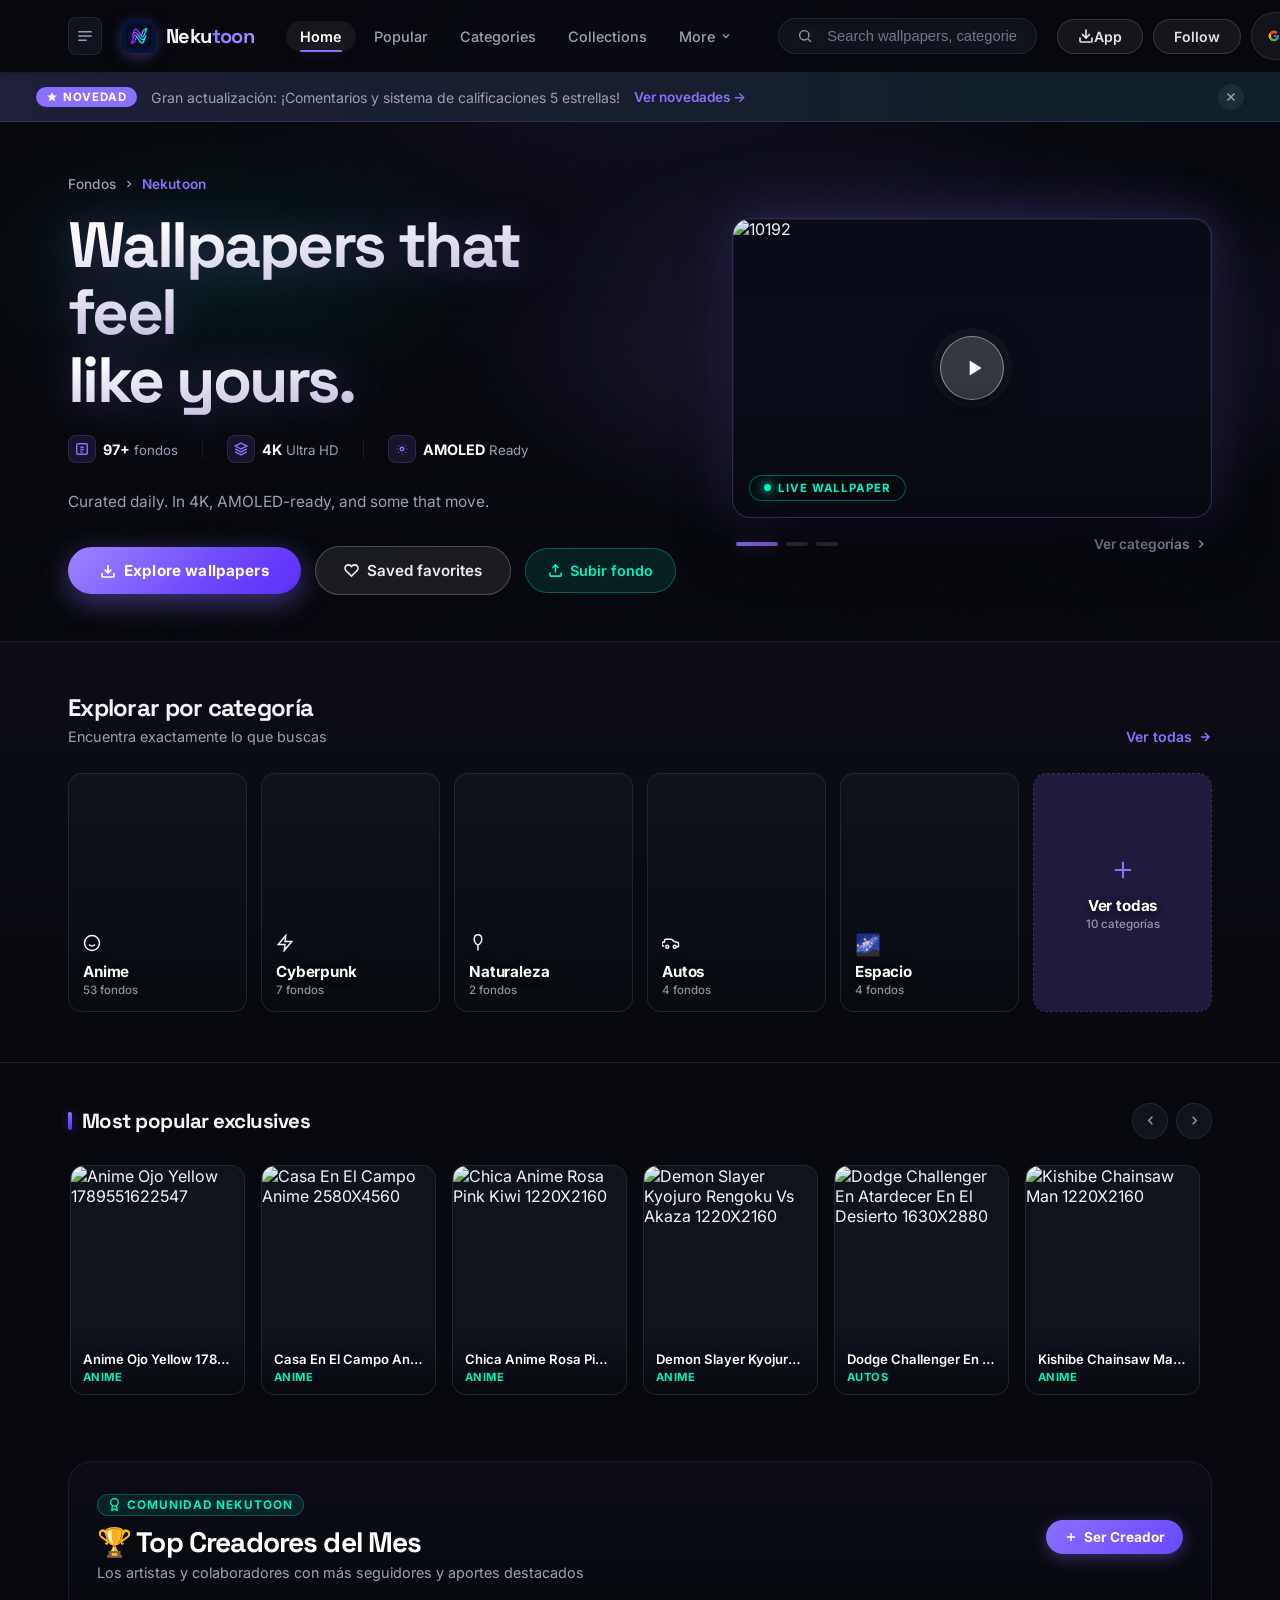
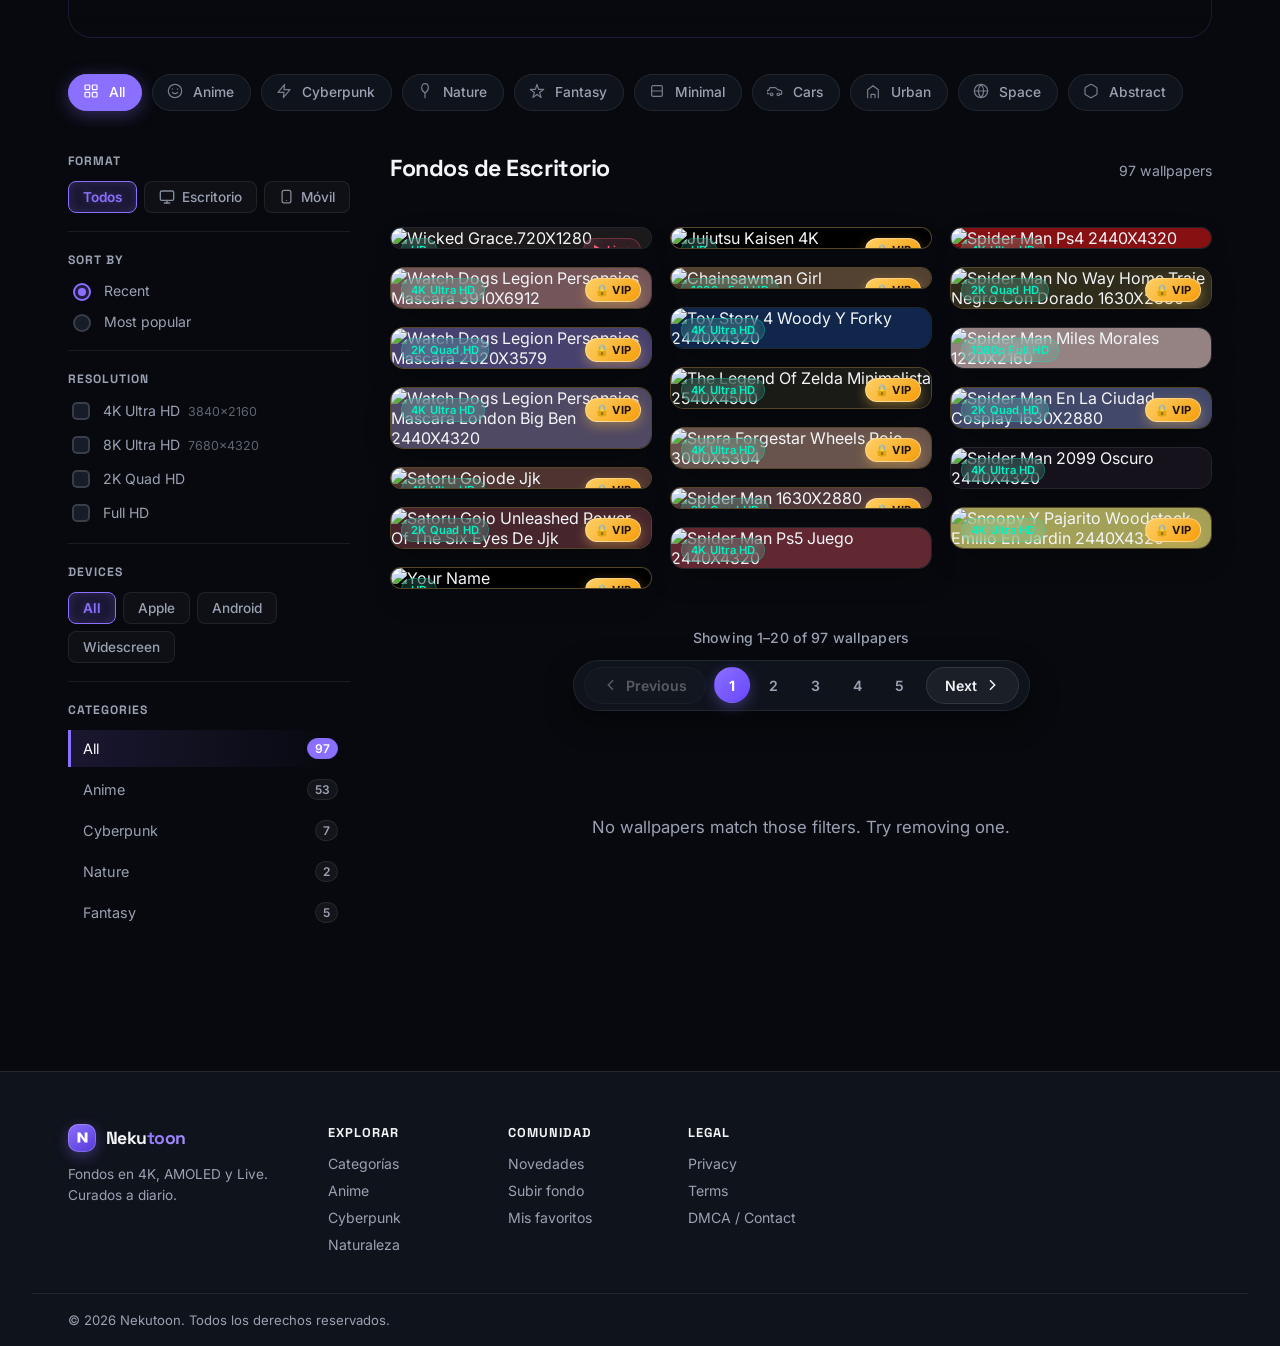
==== commit 5b5e152a: "Revertir al estado de Todos por defecto según solicitud del usuario" ====
--- a/index.html
+++ b/index.html
@@ -32,7 +32,7 @@
 <script async src="https://pagead2.googlesyndication.com/pagead/js/adsbygoogle.js?client=ca-pub-7678513083823861" crossorigin="anonymous"></script>
 
 
-<link rel="stylesheet" href="style.css?v=5.1">
+<link rel="stylesheet" href="style.css?v=5.2">
 </head>
 <body >
 
@@ -332,14 +332,14 @@
       <section class="wp-filter-group">
         <h3 data-i18n="format_label">Formato</h3>
         <div class="wp-chip-row" data-filter="format">
-          <button class="wp-chip" data-value="all">
+          <button class="wp-chip is-active" data-value="all">
             <span>Todos</span>
           </button>
           <button class="wp-chip" data-value="landscape">
             <svg class="wp-chip-svg" width="16" height="16" viewBox="0 0 24 24" fill="none" stroke="currentColor" stroke-width="2" stroke-linecap="round" stroke-linejoin="round"><rect x="2" y="3" width="20" height="14" rx="2"/><line x1="8" y1="21" x2="16" y2="21"/><line x1="12" y1="17" x2="12" y2="21"/></svg>
             <span>Escritorio</span>
           </button>
-          <button class="wp-chip is-active" data-value="portrait">
+          <button class="wp-chip" data-value="portrait">
             <svg class="wp-chip-svg" width="15" height="15" viewBox="0 0 24 24" fill="none" stroke="currentColor" stroke-width="2" stroke-linecap="round" stroke-linejoin="round"><rect x="5" y="2" width="14" height="20" rx="3"/><line x1="12" y1="18" x2="12.01" y2="18"/></svg>
             <span>Móvil</span>
           </button>
@@ -582,7 +582,7 @@
 <script type="module" src="firebase-init.js"></script>
 <script type="module" src="auth-ui.js"></script>
 <script type="module" src="community.js"></script>
-<script src="app.js?v=5.1"></script>
+<script src="app.js?v=5.2"></script>
 
 </body>
 </html>
@@ -593,4 +593,3 @@
 
 
 
-
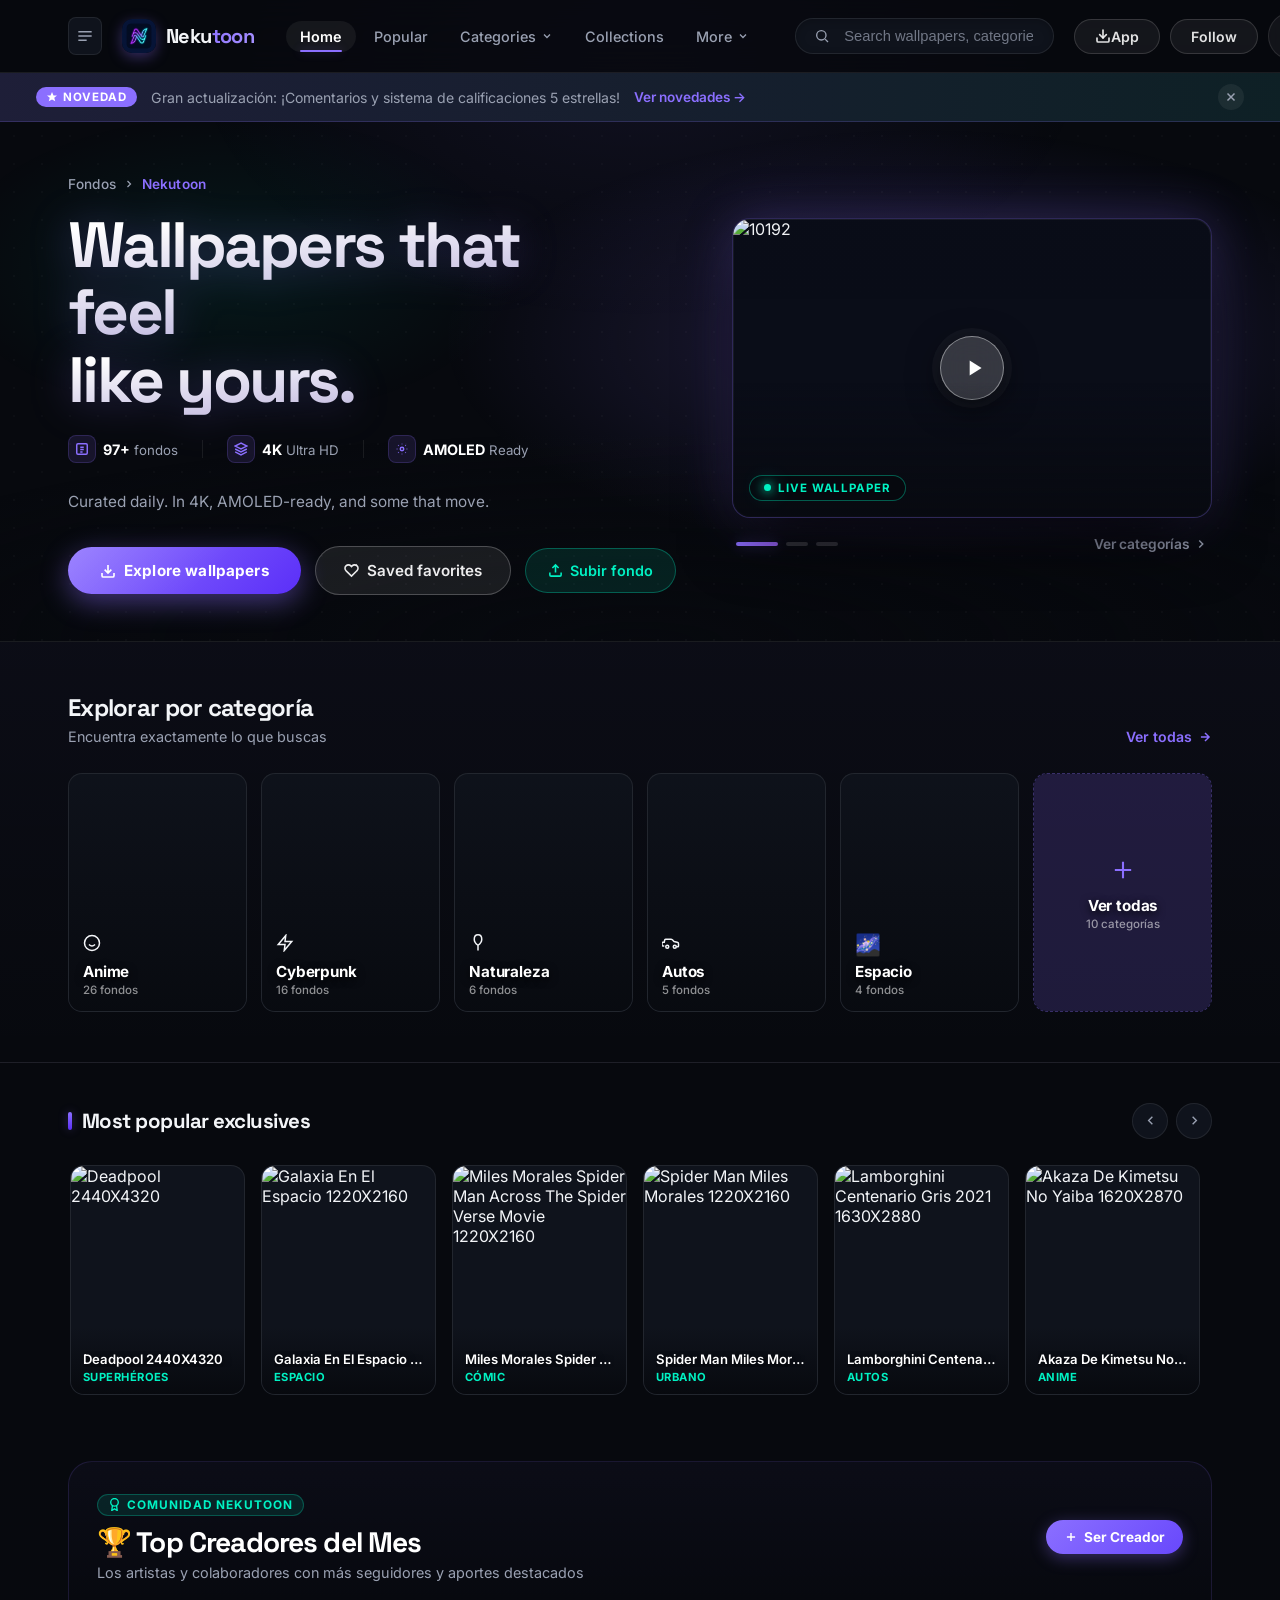
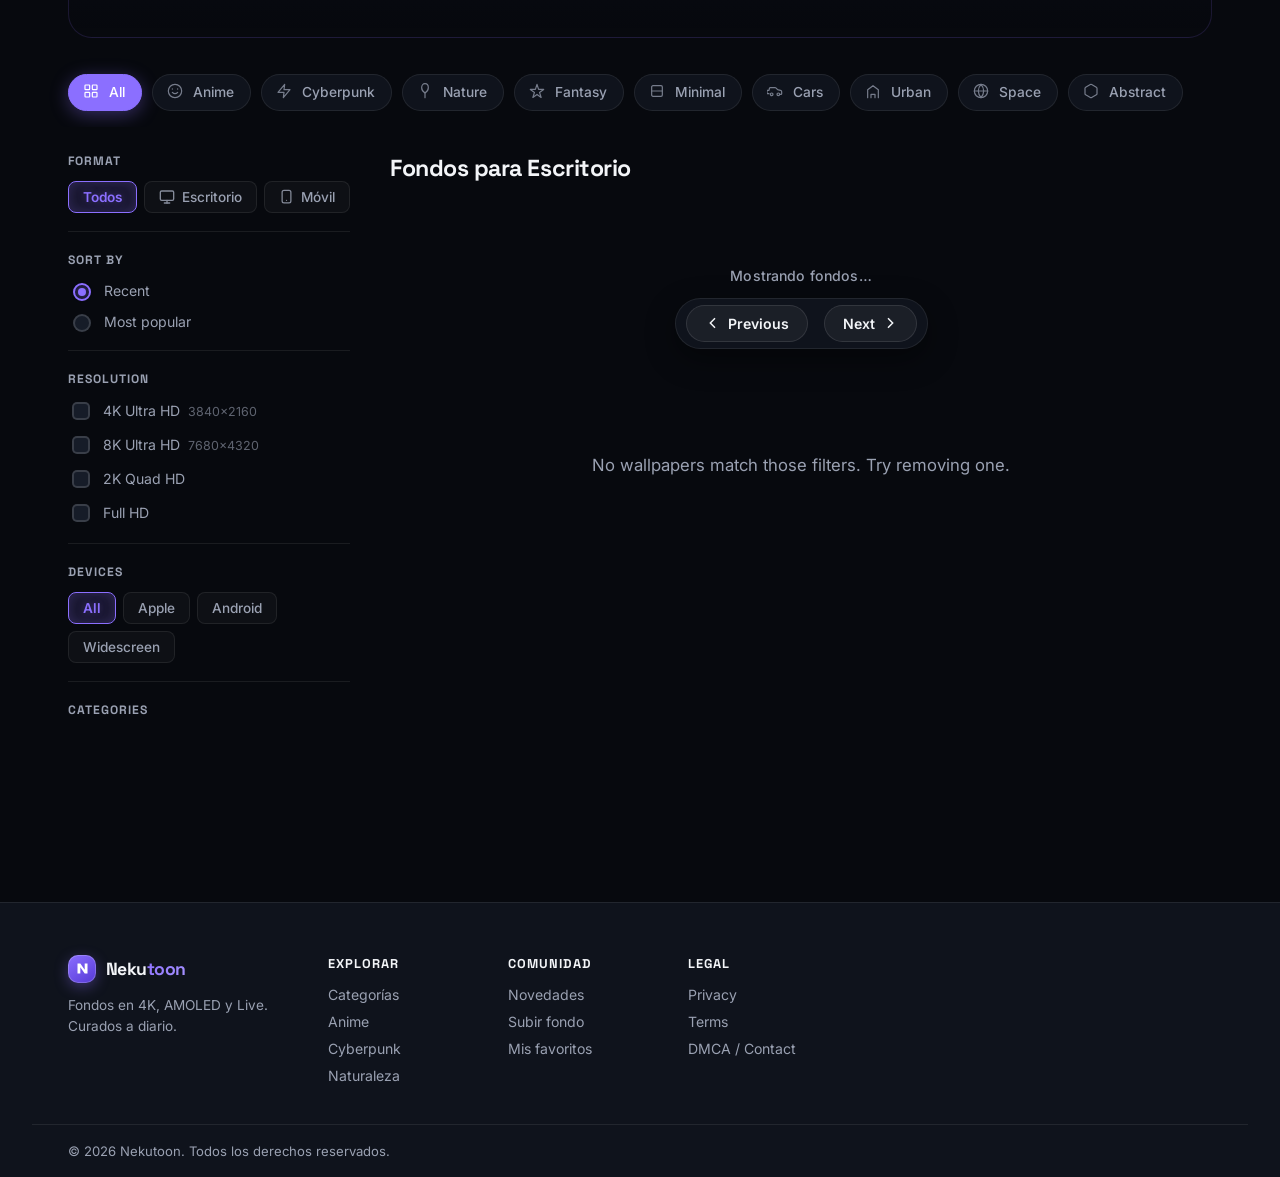
==== commit 61ab15a0: "Restaurar estado original y agregar Mega Menú + Limitar IA a categorías estrictas" ====
--- a/index.html
+++ b/index.html
@@ -54,7 +54,31 @@
     <nav class="wp-nav-links">
       <a href="#" class="wp-nav-link is-active" data-cat="Todos" data-i18n="nav_home">Inicio</a>
       <a href="#" class="wp-nav-link" data-cat="Anime" data-i18n="nav_popular">Populares</a>
-      <a href="#tagRail" class="wp-nav-link" data-i18n="nav_categories">Categorías</a>
+              <div class="wp-nav-link wp-nav-dropdown-trigger" id="navCategoriesTrigger">
+          <span data-i18n="nav_categories">Categorías</span>
+          <svg width="12" height="12" viewBox="0 0 24 24" fill="none" stroke="currentColor" stroke-width="2.5"><path d="M6 9l6 6 6-6"/></svg>
+          <div class="wp-mega-menu" id="megaMenu">
+            <div class="wp-mega-col">
+              <h4 data-i18n="mega_categories">Categorías</h4>
+              <div class="wp-mega-cat-grid" id="megaCategoryList">
+                <!-- JS Injected -->
+              </div>
+            </div>
+            <div class="wp-mega-col">
+              <h4 data-i18n="mega_discover">Descubrir</h4>
+              <a href="#" data-cat="Todos" class="wp-nav-link">Recientes</a>
+              <a href="#" data-cat="Anime" class="wp-nav-link">Populares</a>
+              <a href="categories.html">Todas las categorías</a>
+              <a href="#" data-cat="Live Video" class="wp-nav-link">Live Wallpapers</a>
+            </div>
+            <div class="wp-mega-col">
+              <h4 data-i18n="mega_info">Info</h4>
+              <a href="news.html">Novedades</a>
+              <a href="submit.html">Subir Fondo</a>
+              <a href="https://discord.gg/nekutoon" target="_blank">Discord Oficial</a>
+            </div>
+          </div>
+        </div>
       <a href="#" class="wp-nav-link" data-cat="Cyberpunk" data-i18n="nav_collections">Colecciones</a>
       <div class="wp-nav-link wp-nav-dropdown-trigger" id="navMoreDropdownTrigger">
         <span data-i18n="nav_more">Más</span>
@@ -593,3 +617,4 @@
 
 
 
+
--- a/style.css
+++ b/style.css
@@ -1536,6 +1536,193 @@
   .wp-page-btn { padding: 9px 12px; }
 }
 
+/* ---------- LIGHTBOX ---------- */
+.wp-lightbox {
+  position: fixed;
+  inset: 0;
+  z-index: 100;
+  display: none;
+}
+
+.wp-lightbox.is-open {
+  display: flex;
+  align-items: center;
+  justify-content: center;
+}
+
+.wp-lightbox-scrim {
+  position: absolute;
+  inset: 0;
+  background: rgba(5, 7, 10, 0.85);
+  backdrop-filter: blur(10px);
+  -webkit-backdrop-filter: blur(10px);
+}
+
+.wp-lightbox-panel {
+  position: relative;
+  z-index: 2;
+  width: min(1200px, 94vw);
+  height: min(88vh, 850px);
+  background: var(--bg-elev);
+  border: 1px solid var(--border);
+  border-radius: var(--radius-lg);
+  display: grid;
+  grid-template-columns: 1.35fr 1fr;
+  overflow: hidden;
+  box-shadow: 0 35px 80px -20px rgba(0, 0, 0, 0.8), 0 0 0 1px rgba(255, 255, 255, 0.08) inset;
+  animation: wpModalIn 0.25s cubic-bezier(0.16, 1, 0.3, 1);
+}
+
+@keyframes wpModalIn {
+  from { opacity: 0; transform: scale(0.97) translateY(10px); }
+  to { opacity: 1; transform: scale(1) translateY(0); }
+}
+
+@media (max-width: 860px) {
+  .wp-lightbox-panel {
+    grid-template-columns: 1fr;
+    height: auto;
+    max-height: 90vh;
+    overflow-y: auto;
+    margin: 20px;
+  }
+}
+
+.wp-lightbox-media {
+  background: #030406;
+  display: flex;
+  align-items: center;
+  justify-content: center;
+  overflow: hidden;
+  position: relative;
+}
+
+.wp-lightbox-media img, .wp-lightbox-media video {
+  width: 100%;
+  height: 100%;
+  object-fit: contain;
+}
+
+.wp-lightbox-close {
+  position: absolute;
+  top: 16px;
+  right: 16px;
+  z-index: 10;
+  width: 36px;
+  height: 36px;
+  border-radius: 50%;
+  background: rgba(0, 0, 0, 0.5);
+  border: 1px solid rgba(255, 255, 255, 0.15);
+  color: #fff;
+}
+
+.wp-lightbox-close:hover {
+  background: rgba(255, 255, 255, 0.2);
+}
+
+.wp-lightbox-info {
+  padding: 32px 28px;
+  display: flex;
+  flex-direction: column;
+  justify-content: space-between;
+  gap: 24px;
+  overflow-y: auto;
+  background: var(--bg-elev);
+}
+
+.wp-lightbox-info h3 {
+  font-size: 1.5rem;
+  font-weight: 700;
+  margin-bottom: 8px;
+  line-height: 1.25;
+}
+
+.wp-lightbox-meta {
+  color: var(--text-dim);
+  font-size: 0.9rem;
+}
+
+.wp-lightbox-actions {
+  display: flex;
+  gap: 12px;
+}
+
+.wp-btn-solid, .wp-btn-ghost {
+  flex: 1;
+  text-align: center;
+  padding: 13px 20px;
+  border-radius: var(--radius-pill);
+  font-size: 0.95rem;
+  font-weight: 600;
+  display: flex;
+  align-items: center;
+  justify-content: center;
+  gap: 8px;
+  transition: all 0.2s cubic-bezier(0.16, 1, 0.3, 1);
+}
+
+.wp-btn-solid {
+  background: var(--accent);
+  color: #fff;
+  box-shadow: 0 4px 18px var(--accent-glow);
+  border: none;
+}
+
+.wp-btn-solid:hover {
+  background: var(--accent-hover);
+  transform: translateY(-2px);
+  box-shadow: 0 8px 25px var(--accent-glow);
+}
+
+.wp-btn-ghost {
+  background: var(--bg-elev-2);
+  border: 1px solid var(--border);
+  color: var(--text);
+}
+
+.wp-btn-ghost:hover {
+  border-color: var(--border-focus);
+  transform: translateY(-2px);
+}
+
+.wp-btn-ghost.is-liked {
+  border-color: #ff4772;
+  color: #ff4772;
+  background: rgba(255, 71, 114, 0.1);
+}
+
+.wp-related h4 {
+  font-size: 0.78rem;
+  color: var(--text-dim);
+  font-weight: 700;
+  text-transform: uppercase;
+  letter-spacing: 0.05em;
+  margin-bottom: 12px;
+}
+
+.wp-related-row {
+  display: flex;
+  gap: 10px;
+  overflow-x: auto;
+  padding-bottom: 6px;
+}
+
+.wp-related-row img {
+  width: 76px;
+  height: 100px;
+  object-fit: cover;
+  border-radius: var(--radius-sm);
+  flex: none;
+  border: 1px solid var(--border);
+  cursor: pointer;
+  transition: transform 0.2s ease, border-color 0.2s ease;
+}
+
+.wp-related-row img:hover {
+  transform: scale(1.05);
+  border-color: var(--accent);
+}
+
 /* ---------- TOASTS ---------- */
 .wp-toast-host {
   position: fixed;
@@ -3059,172 +3246,18 @@
 }
 
 
-
-/* ---------- LIGHTBOX FULL-PAGE IMMERSIVE ---------- */
-.wp-lightbox {
-  position: fixed;
-  inset: 0;
-  z-index: 1000;
-  display: flex;
-  opacity: 0;
-  pointer-events: none;
-  transition: opacity 0.3s ease;
-  overflow: hidden;
-}
-
-.wp-lightbox.is-open {
-  opacity: 1;
-  pointer-events: auto;
-}
-
-.wp-lightbox-blur-bg {
-  position: absolute;
-  inset: -10px;
-  background-size: cover;
-  background-position: center;
-  background-color: var(--bg);
-  filter: blur(50px) brightness(0.2);
-  z-index: 1;
-}
-
-.wp-lightbox-scroll-container {
-  position: relative;
-  z-index: 2;
-  width: 100%;
-  height: 100%;
-  overflow-y: auto;
-  padding: 0 40px 60px;
-}
-
-.wp-lightbox-topbar {
-  display: flex;
-  justify-content: space-between;
-  align-items: center;
-  height: 80px;
-}
-
-.wp-lb-breadcrumb {
-  font-size: 0.9rem;
-  color: rgba(255,255,255,0.7);
-  font-weight: 500;
-}
-
-.wp-lb-close-btn {
-  background: rgba(255,255,255,0.1);
-  border-radius: 50%;
-  width: 44px;
-  height: 44px;
-  display: flex;
-  align-items: center;
-  justify-content: center;
-  backdrop-filter: blur(10px);
-  color: #fff;
-  transition: background 0.2s;
-}
-
-.wp-lb-close-btn:hover {
-  background: rgba(255,255,255,0.2);
-}
-
-.wp-lightbox-hero {
-  max-width: 1600px;
-  margin: 0 auto;
-  display: flex;
-  flex-direction: column;
-  align-items: center;
-  gap: 20px;
-}
-
-.wp-lightbox-media {
-  width: 100%;
-  max-height: 75vh;
-  display: flex;
-  justify-content: center;
-  align-items: center;
-  border-radius: 20px;
-  overflow: hidden;
-  background: rgba(0,0,0,0.3);
-  box-shadow: 0 30px 60px rgba(0,0,0,0.5);
-}
-
-.wp-lightbox-media img, .wp-lightbox-media video {
-  max-width: 100%;
-  max-height: 75vh;
-  object-fit: contain;
-  border-radius: 20px;
-}
-
-.wp-lb-action-bar {
-  display: flex;
-  gap: 15px;
-  background: rgba(255,255,255,0.05);
-  padding: 10px;
-  border-radius: 100px;
-  backdrop-filter: blur(20px);
-  border: 1px solid rgba(255,255,255,0.1);
-}
-
-.wp-lb-action-btn {
-  display: flex;
-  align-items: center;
-  gap: 8px;
-  padding: 12px 24px;
-  border-radius: 100px;
-  color: #fff;
-  font-weight: 600;
-  font-size: 0.95rem;
-  background: transparent;
-  transition: all 0.2s;
-  text-decoration: none;
-}
-
-.wp-lb-action-btn:hover {
-  background: rgba(255,255,255,0.1);
-}
-
-.wp-lb-action-btn.primary {
-  background: var(--accent);
-}
-
-.wp-lb-action-btn.primary:hover {
-  background: var(--accent-hover);
-}
-
-.wp-lightbox-main-grid {
-  max-width: 1600px;
-  margin: 40px auto 0;
-  display: grid;
-  grid-template-columns: 1fr 2fr;
-  gap: 40px;
-}
-
-.wp-lightbox-col-left {
-  display: flex;
-  flex-direction: column;
-  gap: 20px;
-}
-
-.wp-lb-info-card {
-  background: rgba(20, 20, 25, 0.8);
-  backdrop-filter: blur(20px);
-  border: 1px solid rgba(255,255,255,0.05);
-  border-radius: var(--radius-lg);
-  padding: 24px;
-}
-
-@media (max-width: 1024px) {
-  .wp-lightbox-scroll-container {
-    padding: 0 16px 40px;
-  }
-  .wp-lightbox-main-grid {
-    grid-template-columns: 1fr;
-  }
-  .hidden-mobile {
-    display: none !important;
-  }
-  .wp-lb-action-btn {
-    padding: 12px 16px;
-  }
-}
-
-
+/* ============ MEGA MENU ============ */
+.wp-nav-dropdown-trigger { position: relative; }
+.wp-mega-menu {
+  position: absolute; top: 100%; left: 50%; transform: translateX(-50%) translateY(10px);
+  background: rgba(15, 17, 26, 0.95); backdrop-filter: blur(20px); border: 1px solid rgba(255, 255, 255, 0.08);
+  border-radius: 16px; padding: 30px; display: flex; gap: 40px; opacity: 0; visibility: hidden;
+  transition: all 0.3s cubic-bezier(0.4, 0, 0.2, 1); box-shadow: 0 20px 40px rgba(0,0,0,0.5); z-index: 1000; pointer-events: none; width: max-content; max-width: 90vw;
+}
+.wp-nav-dropdown-trigger:hover .wp-mega-menu { opacity: 1; visibility: visible; transform: translateX(-50%) translateY(20px); pointer-events: auto; }
+.wp-mega-menu::before { content: ''; position: absolute; top: -20px; left: 0; right: 0; height: 20px; }
+.wp-mega-col { display: flex; flex-direction: column; gap: 12px; min-width: 140px; }
+.wp-mega-col h4 { font-size: 0.9rem; font-weight: 700; color: #fff; margin-bottom: 8px; padding-bottom: 8px; border-bottom: 1px solid rgba(255,255,255,0.1); }
+.wp-mega-col a, .wp-mega-cat-grid a { color: rgba(255,255,255,0.65); text-decoration: none; font-size: 0.85rem; transition: color 0.2s ease; cursor: pointer; display: inline-block; }
+.wp-mega-col a:hover, .wp-mega-cat-grid a:hover, .wp-mega-cat-grid a.is-active { color: var(--accent); }
+.wp-mega-cat-grid { display: grid; grid-template-columns: repeat(2, 1fr); gap: 12px 30px; }
